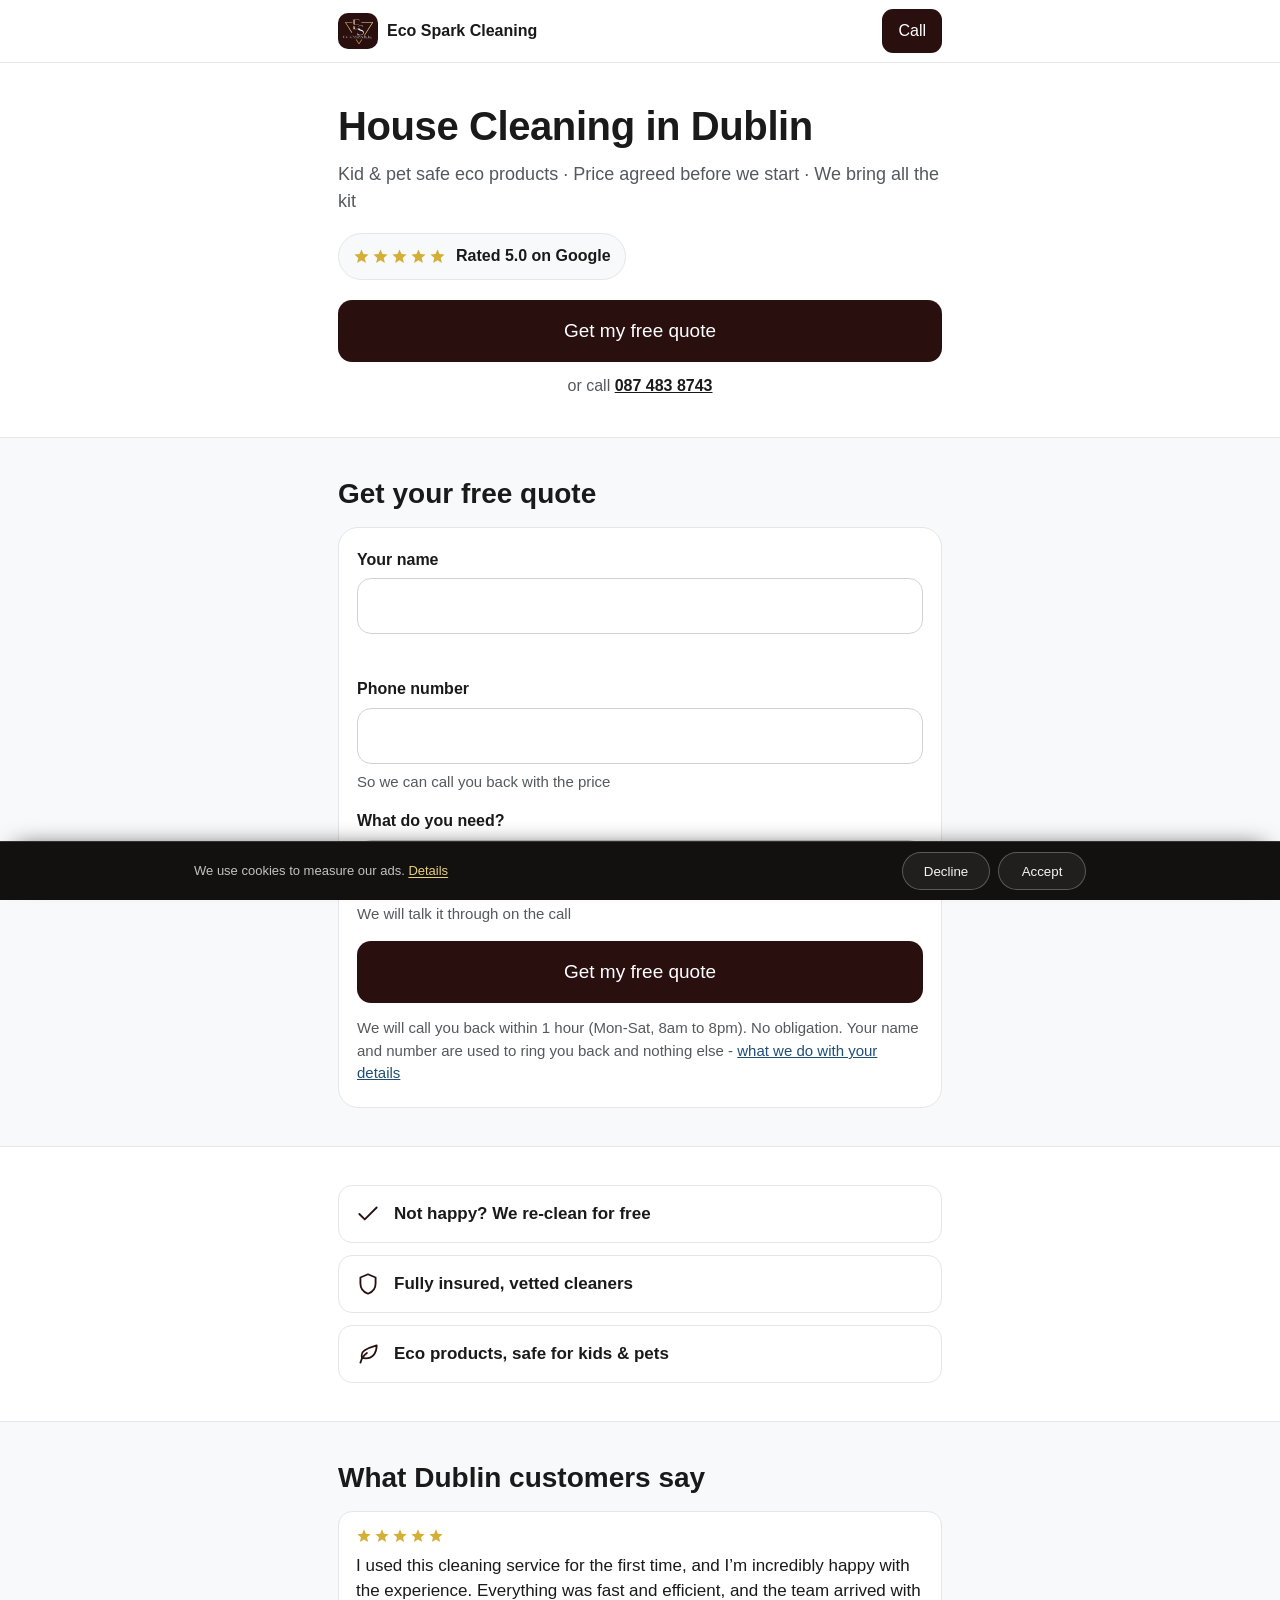
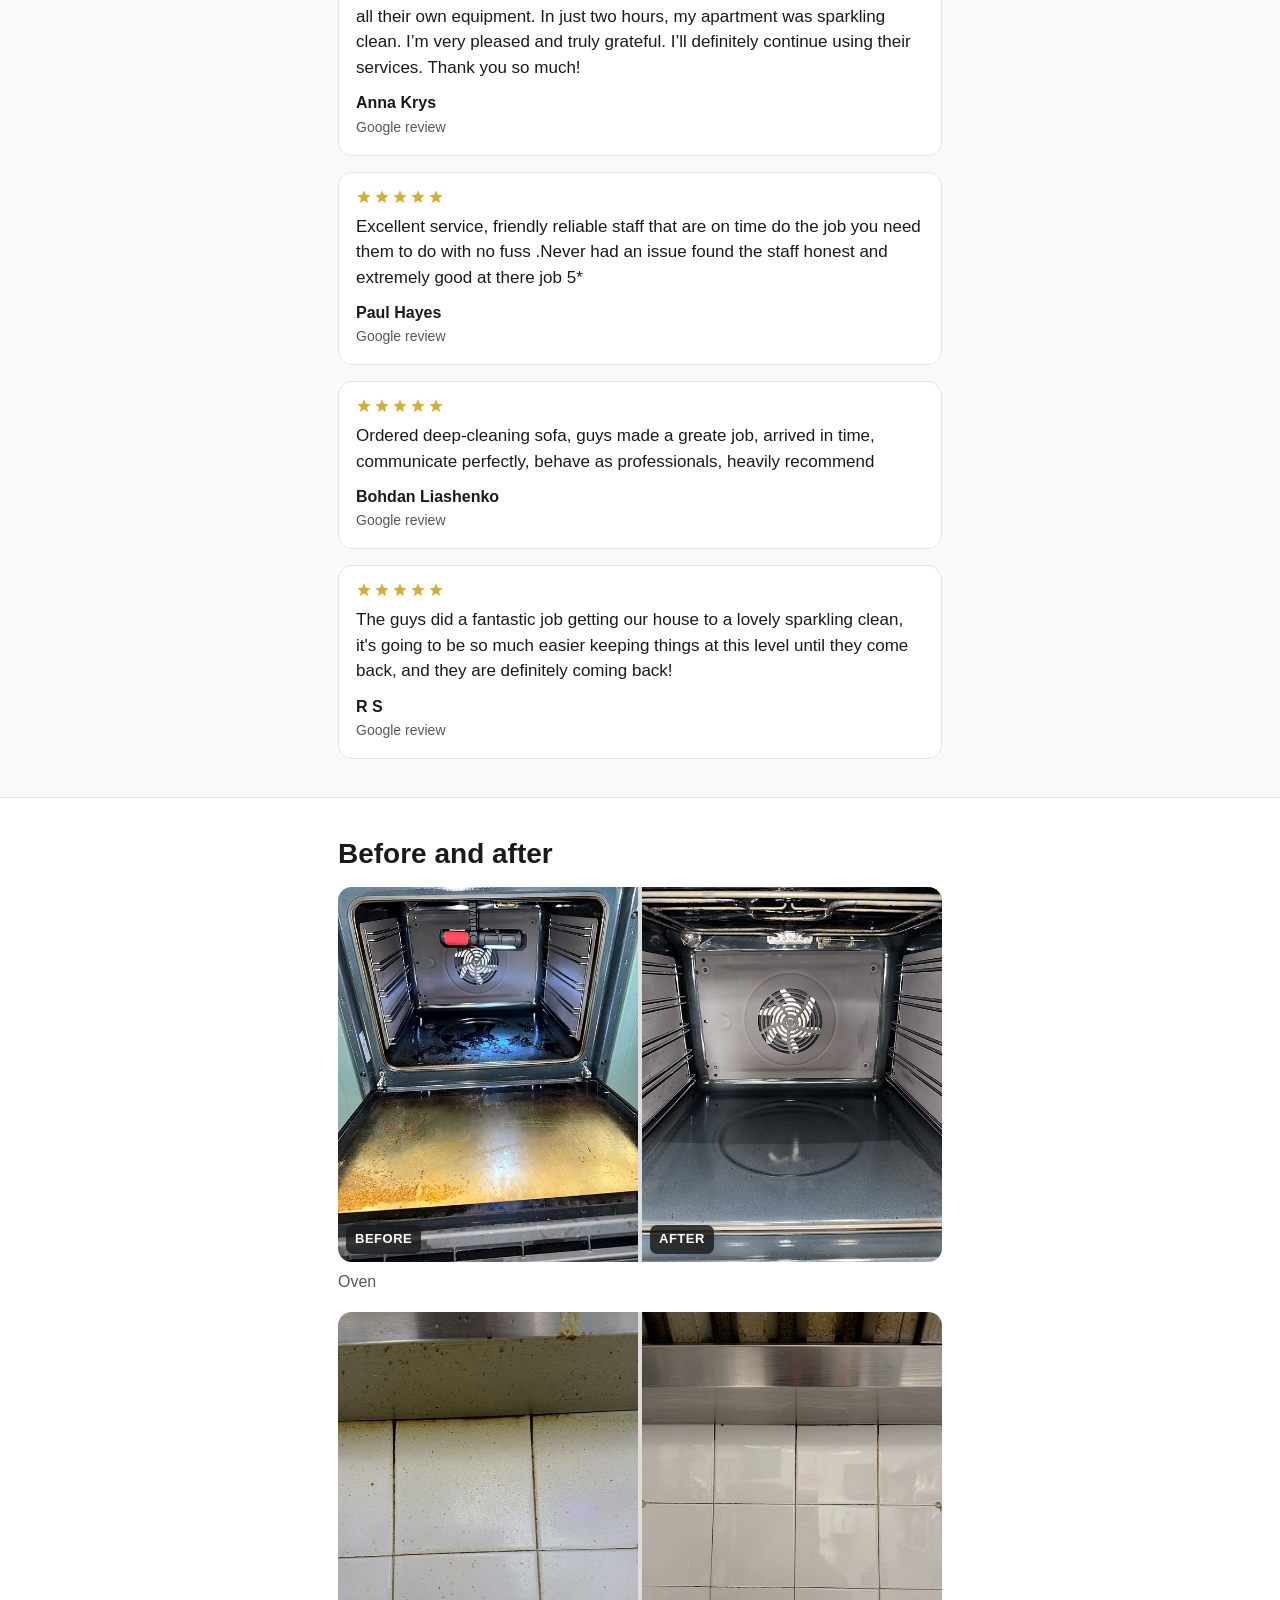
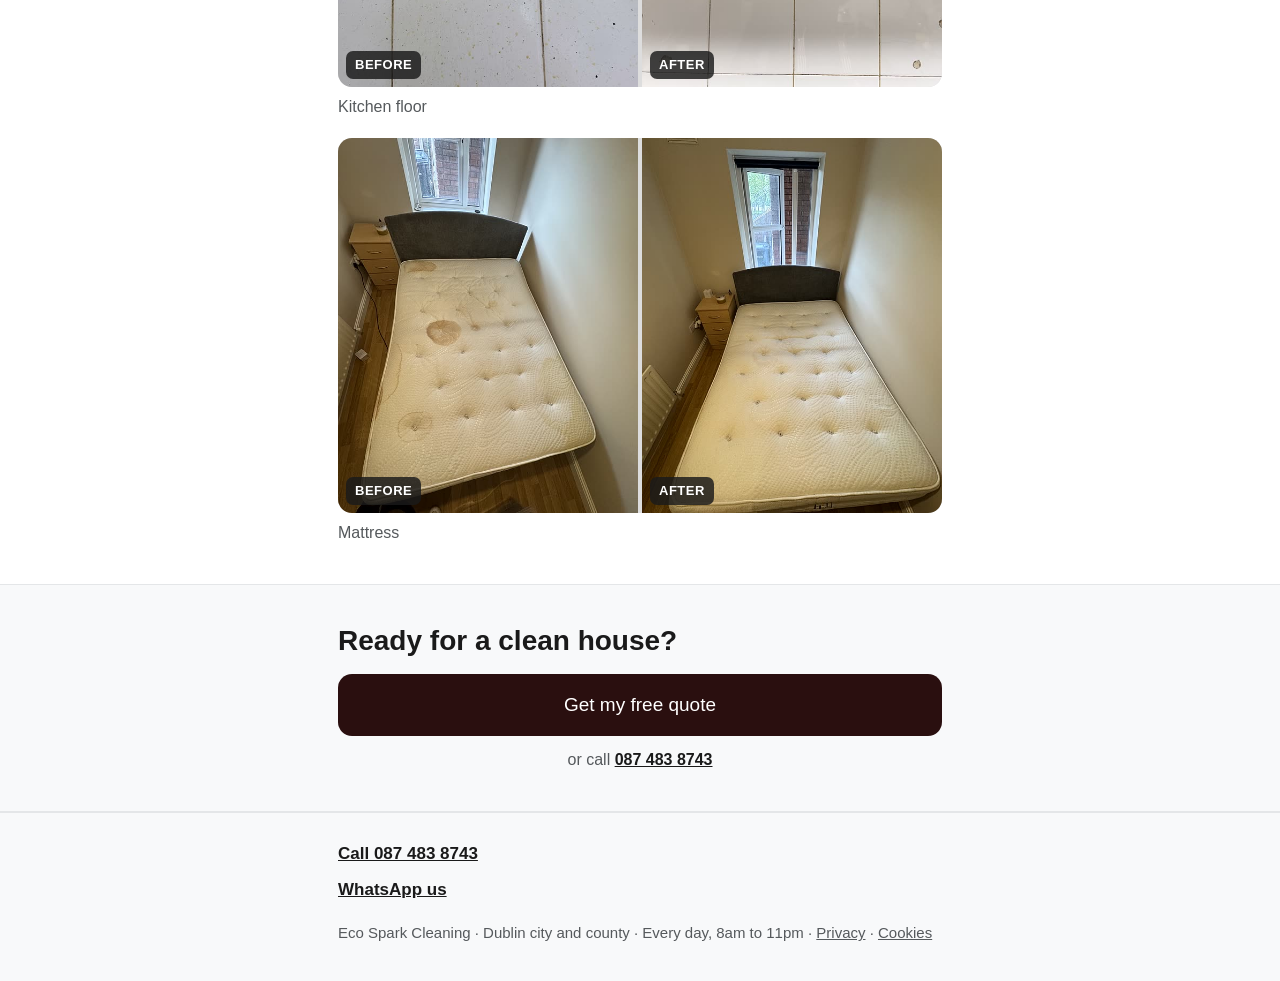
==== dublin/index.html @ 68d9c8cb "Add the /dublin landing page for Google Ads A light, single-purpose page: one heading, the Google ra" ====
<!DOCTYPE html>
<html lang="en-IE">
<head>
<meta charset="utf-8">
<meta name="viewport" content="width=device-width, initial-scale=1">
<meta name="theme-color" content="#ffffff">

<title>House Cleaning in Dublin | Free Quote | Eco Spark Cleaning</title>
<meta name="description" content="Professional house cleaning in Dublin. Insured, vetted cleaners, eco products safe for kids and pets, price agreed before we start. Get a free quote today.">

<!-- A paid-traffic landing page, not a page for the index. It says the same
     things as the home page in fewer words, so letting Google rank both would
     be asking it to choose between two versions of one business. It is kept
     out of sitemap.xml for the same reason. Ads does not need a page to be
     indexable in order to send traffic to it. -->
<meta name="robots" content="noindex, follow">

<link rel="icon" href="../assets/img/favicon.ico" sizes="any">
<link rel="icon" type="image/png" sizes="32x32" href="../assets/img/favicon-32x32.png">
<link rel="icon" type="image/png" sizes="16x16" href="../assets/img/favicon-16x16.png">
<link rel="apple-touch-icon" href="../assets/img/apple-touch-icon.png">

<link rel="stylesheet" href="landing.css">

<!-- consent.js lives in the head and ahead of everything else for one reason:
     Consent Mode has to publish its denied defaults BEFORE the Google tag
     loads, and in 'advanced' mode this file loads that tag itself. It also
     defines window.esTrack, which the form below calls on a successful send.

     esPrivacyUrl is set because this page sits one level down. The bar links
     to the privacy page, and a bare "privacy.html" would resolve to
     /dublin/privacy.html, which does not exist. Declared by the page rather
     than guessed from location.pathname so it stays right on the apex domain
     and on the github.io fallback URL alike. -->
<script>window.esPrivacyUrl = '../privacy.html#cookies';</script>
<script src="../assets/js/consent.js"></script>
</head>

<body>

<header class="hd">
  <div class="hd__in">
    <a class="hd__brand" href="../">
      <img src="../assets/img/logo.png" alt="" width="240" height="199" decoding="async">
      Eco Spark Cleaning
    </a>
    <a class="btn btn--sm" href="tel:+353874838743">Call</a>
  </div>
</header>

<main>

  <!-- ============================================================ hero ===
       Everything here has to fit on a 375x812 screen without scrolling:
       what we do, who vouches for us, and one thing to press. -->
  <section class="hero">
    <div class="wrap">
      <h1>House Cleaning in Dublin</h1>

      <p class="hero__sub">
        Kid &amp; pet safe eco products · Price agreed before we start ·
        We bring all the kit
      </p>

      <a class="rating" href="https://maps.app.goo.gl/LbBYRZHXBgVm2bm58" target="_blank" rel="noopener">
        <span class="rating__stars" aria-hidden="true">
          <svg viewBox="0 0 24 24"><path d="M12 17.27 18.18 21l-1.64-7.03L22 9.24l-7.19-.61L12 2 9.19 8.63 2 9.24l5.46 4.73L5.82 21z"/></svg>
          <svg viewBox="0 0 24 24"><path d="M12 17.27 18.18 21l-1.64-7.03L22 9.24l-7.19-.61L12 2 9.19 8.63 2 9.24l5.46 4.73L5.82 21z"/></svg>
          <svg viewBox="0 0 24 24"><path d="M12 17.27 18.18 21l-1.64-7.03L22 9.24l-7.19-.61L12 2 9.19 8.63 2 9.24l5.46 4.73L5.82 21z"/></svg>
          <svg viewBox="0 0 24 24"><path d="M12 17.27 18.18 21l-1.64-7.03L22 9.24l-7.19-.61L12 2 9.19 8.63 2 9.24l5.46 4.73L5.82 21z"/></svg>
          <svg viewBox="0 0 24 24"><path d="M12 17.27 18.18 21l-1.64-7.03L22 9.24l-7.19-.61L12 2 9.19 8.63 2 9.24l5.46 4.73L5.82 21z"/></svg>
        </span>
        Rated 5.0 on Google
      </a>

      <a class="btn btn--lg" href="#quote">Get my free quote</a>

      <p class="hero__or">or call <a href="tel:+353874838743">087 483 8743</a></p>
    </div>
  </section>

  <!-- ============================================================ form === -->
  <section class="band" id="quote">
    <div class="wrap">
      <h2>Get your free quote</h2>

      <div id="quoteBox">
        <form class="form" id="quoteForm" novalidate>

          <div class="field">
            <label for="qName">Your name</label>
            <input id="qName" name="name" type="text" autocomplete="name"
                   enterkeyhint="next" required>
            <p class="field__note" id="qNameNote"></p>
          </div>

          <div class="field">
            <label for="qPhone">Phone number</label>
            <input id="qPhone" name="phone" type="tel" inputmode="tel"
                   autocomplete="tel" enterkeyhint="next" required>
            <p class="field__note" id="qPhoneNote">So we can call you back with the price</p>
          </div>

          <div class="field">
            <label for="qService">What do you need?</label>
            <select id="qService" name="service">
              <option value="Regular clean">Regular clean</option>
              <option value="Deep clean" selected>Deep clean</option>
              <option value="End of tenancy">End of tenancy</option>
              <option value="After builders">After builders</option>
              <option value="Not sure">Not sure</option>
            </select>
            <p class="field__note">We will talk it through on the call</p>
          </div>

          <button class="btn btn--lg" type="submit" id="qSend">Get my free quote</button>

          <p class="form__after">
            We will call you back within 1 hour (Mon-Sat, 8am to 8pm).
            No obligation. Your name and number are used to ring you back and
            nothing else - <a href="../privacy.html">what we do with your details</a>
          </p>

        </form>
      </div>
    </div>
  </section>

  <!-- ========================================================== perks === -->
  <section>
    <div class="wrap">
      <ul class="perks">
        <li>
          <svg viewBox="0 0 24 24" aria-hidden="true"><path d="M20 6 9 17l-5-5"/></svg>
          Not happy? We re-clean for free
        </li>
        <li>
          <svg viewBox="0 0 24 24" aria-hidden="true"><path d="M12 3l7 3v5.5c0 4.2-2.9 7.9-7 9.5-4.1-1.6-7-5.3-7-9.5V6z"/></svg>
          Fully insured, vetted cleaners
        </li>
        <li>
          <svg viewBox="0 0 24 24" aria-hidden="true"><path d="M20 4c0 8-4.5 12-10 12-2 0-3.5-.6-3.5-.6S5 11 9 8.5 20 4 20 4z"/><path d="M5 20c1-4 3-7 6-9"/></svg>
          Eco products, safe for kids &amp; pets
        </li>
      </ul>
    </div>
  </section>

  <!-- ========================================================= reviews ===
       All four are copied word for word from the Google profile, typos and
       all. Nothing here is written by us: an invented review on a page that
       buys clicks is both a lie and a misleading commercial practice. -->
  <section class="band">
    <div class="wrap">
      <h2>What Dublin customers say</h2>
      <div class="rev">

        <article>
          <div class="rev__stars" aria-hidden="true">
            <svg viewBox="0 0 24 24"><path d="M12 17.27 18.18 21l-1.64-7.03L22 9.24l-7.19-.61L12 2 9.19 8.63 2 9.24l5.46 4.73L5.82 21z"/></svg>
            <svg viewBox="0 0 24 24"><path d="M12 17.27 18.18 21l-1.64-7.03L22 9.24l-7.19-.61L12 2 9.19 8.63 2 9.24l5.46 4.73L5.82 21z"/></svg>
            <svg viewBox="0 0 24 24"><path d="M12 17.27 18.18 21l-1.64-7.03L22 9.24l-7.19-.61L12 2 9.19 8.63 2 9.24l5.46 4.73L5.82 21z"/></svg>
            <svg viewBox="0 0 24 24"><path d="M12 17.27 18.18 21l-1.64-7.03L22 9.24l-7.19-.61L12 2 9.19 8.63 2 9.24l5.46 4.73L5.82 21z"/></svg>
            <svg viewBox="0 0 24 24"><path d="M12 17.27 18.18 21l-1.64-7.03L22 9.24l-7.19-.61L12 2 9.19 8.63 2 9.24l5.46 4.73L5.82 21z"/></svg>
          </div>
          <p>I used this cleaning service for the first time, and I’m incredibly happy with the experience. Everything was fast and efficient, and the team arrived with all their own equipment. In just two hours, my apartment was sparkling clean. I’m very pleased and truly grateful. I’ll definitely continue using their services. Thank you so much!</p>
          <b>Anna Krys</b>
          <small>Google review</small>
        </article>

        <article>
          <div class="rev__stars" aria-hidden="true">
            <svg viewBox="0 0 24 24"><path d="M12 17.27 18.18 21l-1.64-7.03L22 9.24l-7.19-.61L12 2 9.19 8.63 2 9.24l5.46 4.73L5.82 21z"/></svg>
            <svg viewBox="0 0 24 24"><path d="M12 17.27 18.18 21l-1.64-7.03L22 9.24l-7.19-.61L12 2 9.19 8.63 2 9.24l5.46 4.73L5.82 21z"/></svg>
            <svg viewBox="0 0 24 24"><path d="M12 17.27 18.18 21l-1.64-7.03L22 9.24l-7.19-.61L12 2 9.19 8.63 2 9.24l5.46 4.73L5.82 21z"/></svg>
            <svg viewBox="0 0 24 24"><path d="M12 17.27 18.18 21l-1.64-7.03L22 9.24l-7.19-.61L12 2 9.19 8.63 2 9.24l5.46 4.73L5.82 21z"/></svg>
            <svg viewBox="0 0 24 24"><path d="M12 17.27 18.18 21l-1.64-7.03L22 9.24l-7.19-.61L12 2 9.19 8.63 2 9.24l5.46 4.73L5.82 21z"/></svg>
          </div>
          <p>Excellent service, friendly reliable staff that are on time do the job you need them to do with no fuss .Never had an issue found the staff honest and extremely good at there job 5*</p>
          <b>Paul Hayes</b>
          <small>Google review</small>
        </article>

        <article>
          <div class="rev__stars" aria-hidden="true">
            <svg viewBox="0 0 24 24"><path d="M12 17.27 18.18 21l-1.64-7.03L22 9.24l-7.19-.61L12 2 9.19 8.63 2 9.24l5.46 4.73L5.82 21z"/></svg>
            <svg viewBox="0 0 24 24"><path d="M12 17.27 18.18 21l-1.64-7.03L22 9.24l-7.19-.61L12 2 9.19 8.63 2 9.24l5.46 4.73L5.82 21z"/></svg>
            <svg viewBox="0 0 24 24"><path d="M12 17.27 18.18 21l-1.64-7.03L22 9.24l-7.19-.61L12 2 9.19 8.63 2 9.24l5.46 4.73L5.82 21z"/></svg>
            <svg viewBox="0 0 24 24"><path d="M12 17.27 18.18 21l-1.64-7.03L22 9.24l-7.19-.61L12 2 9.19 8.63 2 9.24l5.46 4.73L5.82 21z"/></svg>
            <svg viewBox="0 0 24 24"><path d="M12 17.27 18.18 21l-1.64-7.03L22 9.24l-7.19-.61L12 2 9.19 8.63 2 9.24l5.46 4.73L5.82 21z"/></svg>
          </div>
          <p>Ordered deep-cleaning sofa, guys made a greate job, arrived in time, communicate perfectly, behave as professionals, heavily recommend</p>
          <b>Bohdan Liashenko</b>
          <small>Google review</small>
        </article>

        <article>
          <div class="rev__stars" aria-hidden="true">
            <svg viewBox="0 0 24 24"><path d="M12 17.27 18.18 21l-1.64-7.03L22 9.24l-7.19-.61L12 2 9.19 8.63 2 9.24l5.46 4.73L5.82 21z"/></svg>
            <svg viewBox="0 0 24 24"><path d="M12 17.27 18.18 21l-1.64-7.03L22 9.24l-7.19-.61L12 2 9.19 8.63 2 9.24l5.46 4.73L5.82 21z"/></svg>
            <svg viewBox="0 0 24 24"><path d="M12 17.27 18.18 21l-1.64-7.03L22 9.24l-7.19-.61L12 2 9.19 8.63 2 9.24l5.46 4.73L5.82 21z"/></svg>
            <svg viewBox="0 0 24 24"><path d="M12 17.27 18.18 21l-1.64-7.03L22 9.24l-7.19-.61L12 2 9.19 8.63 2 9.24l5.46 4.73L5.82 21z"/></svg>
            <svg viewBox="0 0 24 24"><path d="M12 17.27 18.18 21l-1.64-7.03L22 9.24l-7.19-.61L12 2 9.19 8.63 2 9.24l5.46 4.73L5.82 21z"/></svg>
          </div>
          <p>The guys did a fantastic job getting our house to a lovely sparkling clean, it's going to be so much easier keeping things at this level until they come back, and they are definitely coming back!</p>
          <b>R S</b>
          <small>Google review</small>
        </article>

      </div>
    </div>
  </section>

  <!-- ===================================================== before/after ===
       Real jobs, photographed by the cleaners. Both halves of every pair get
       exactly the same correction: different treatment inside one pair reads
       as a swap rather than as a clean. -->
  <section>
    <div class="wrap">
      <h2>Before and after</h2>
      <div class="ba">

        <figure>
          <div class="ba__pair">
            <span class="ba__shot">
              <img src="../assets/img/results/pair-1-before.jpg" alt="Oven before cleaning" width="560" height="700" loading="lazy" decoding="async">
              <span>Before</span>
            </span>
            <span class="ba__shot">
              <img src="../assets/img/results/pair-1-after.jpg" alt="The same oven after cleaning" width="560" height="700" loading="lazy" decoding="async">
              <span>After</span>
            </span>
          </div>
          <figcaption>Oven</figcaption>
        </figure>

        <figure>
          <div class="ba__pair">
            <span class="ba__shot">
              <img src="../assets/img/results/pair-9-before.jpg" alt="Kitchen floor before cleaning" width="560" height="700" loading="lazy" decoding="async">
              <span>Before</span>
            </span>
            <span class="ba__shot">
              <img src="../assets/img/results/pair-9-after.jpg" alt="The same kitchen floor after cleaning" width="560" height="700" loading="lazy" decoding="async">
              <span>After</span>
            </span>
          </div>
          <figcaption>Kitchen floor</figcaption>
        </figure>

        <figure>
          <div class="ba__pair">
            <span class="ba__shot">
              <img src="../assets/img/results/pair-5-before.jpg" alt="Mattress before cleaning" width="560" height="700" loading="lazy" decoding="async">
              <span>Before</span>
            </span>
            <span class="ba__shot">
              <img src="../assets/img/results/pair-5-after.jpg" alt="The same mattress after cleaning" width="560" height="700" loading="lazy" decoding="async">
              <span>After</span>
            </span>
          </div>
          <figcaption>Mattress</figcaption>
        </figure>

      </div>
    </div>
  </section>

  <!-- ====================================================== closing cta === -->
  <section class="band">
    <div class="wrap">
      <h2>Ready for a clean house?</h2>
      <a class="btn btn--lg" href="#quote">Get my free quote</a>
      <p class="hero__or">or call <a href="tel:+353874838743">087 483 8743</a></p>
    </div>
  </section>

</main>

<footer class="ft">
  <div class="wrap">
    <div class="ft__rows">
      <a href="tel:+353874838743">Call 087 483 8743</a>
      <a href="https://wa.me/353874838743" target="_blank" rel="noopener">WhatsApp us</a>
    </div>
    <p class="ft__fine">
      Eco Spark Cleaning · Dublin city and county · Every day, 8am to 11pm ·
      <a href="../privacy.html">Privacy</a> ·
      <a href="#" data-cookie-settings hidden>Cookies</a>
    </p>
  </div>
</footer>

<div class="dock" id="dock">
  <a href="tel:+353874838743" aria-label="Call Eco Spark Cleaning">
    <svg viewBox="0 0 24 24" aria-hidden="true"><path d="M6.6 10.8c1.2 2.4 3.2 4.4 5.6 5.6l2.1-2.1c.3-.3.7-.4 1-.2 1.1.4 2.3.6 3.5.6.6 0 1 .4 1 1V19c0 .6-.4 1-1 1-9.4 0-17-7.6-17-17 0-.6.4-1 1-1h3.3c.6 0 1 .4 1 1 0 1.2.2 2.4.6 3.5.1.4 0 .8-.2 1z"/></svg>
  </a>
  <a class="dock--wa" href="https://wa.me/353874838743" target="_blank" rel="noopener" aria-label="WhatsApp Eco Spark Cleaning">
    <svg viewBox="0 0 24 24" aria-hidden="true"><path d="M12 2a10 10 0 0 0-8.6 15.1L2 22l5-1.3A10 10 0 1 0 12 2zm5.1 14.1c-.2.6-1.2 1.2-1.7 1.2-.5.1-1 .1-1.7-.1a9.6 9.6 0 0 1-4-2.6 9 9 0 0 1-1.8-3c-.2-.6-.1-1.2.2-1.6l.6-.7c.2-.2.5-.2.7.1l.9 1.5c.1.3.1.5 0 .7l-.4.5c-.1.2-.2.4 0 .6.5.9 1.5 1.9 2.5 2.4.2.1.4.1.6-.1l.5-.5c.2-.2.4-.2.7-.1l1.5.9c.3.2.3.5.2.7z"/></svg>
  </a>
</div>

<script>
/* The whole page's behaviour. Three things: send the form, keep the dock out
   of the way, and nothing else. No library, no build step. */
(function () {
  'use strict';

  /* The same endpoint and the same transport as the calculator on the home
     page. 'text/plain' IS DELIBERATE and must stay: with
     'application/json' the browser treats this as a non-simple request and
     sends a CORS preflight first, and an Apps Script web app does not answer
     OPTIONS - the lead would never leave the page. The body is still JSON and
     the script still parses it as JSON; what the body contains and what the
     header claims are two different things. */
  var ENDPOINT = 'https://script.google.com/macros/s/AKfycbzWM7K27549gcjYhWxvtBb2uVwrxIcehnhSD95ZHoqqBO-6Jrx5AJ2js_hLs4ybiOsE/exec';

  var CALL = '087 483 8743';

  var box     = document.getElementById('quoteBox');
  var form    = document.getElementById('quoteForm');
  var send    = document.getElementById('qSend');
  var nameEl  = document.getElementById('qName');
  var phoneEl = document.getElementById('qPhone');
  var svcEl   = document.getElementById('qService');
  var nameNote  = document.getElementById('qNameNote');
  var phoneNote = document.getElementById('qPhoneNote');
  var PHONE_HINT = phoneNote.textContent;

  function note(el, text, bad) {
    el.textContent = text;
    if (bad) el.setAttribute('data-error', '1');
    else el.removeAttribute('data-error');
  }

  function digits(s) { return (s.match(/\d/g) || []).length; }

  function checkName(show) {
    var ok = nameEl.value.trim().length >= 2;
    nameEl.setAttribute('aria-invalid', ok ? 'false' : 'true');
    if (show) note(nameNote, ok ? '' : 'Please tell us your name', !ok);
    return ok;
  }

  function checkPhone(show) {
    var ok = digits(phoneEl.value) >= 7;
    phoneEl.setAttribute('aria-invalid', ok ? 'false' : 'true');
    if (show) note(phoneNote, ok ? PHONE_HINT : 'Please enter a phone number we can ring', !ok);
    return ok;
  }

  nameEl.addEventListener('input', function () { if (nameEl.value.trim().length >= 2) checkName(true); });
  phoneEl.addEventListener('input', function () { if (digits(phoneEl.value) >= 7) checkPhone(true); });

  /* What the office reads, in the same shape the calculator sends, so the one
     Apps Script route, the one sheet and the bot's buttons all keep working
     without a single change on that side. The fields this page cannot know
     are sent empty rather than guessed: there is no price here, because the
     page quotes nobody. */
  function payload() {
    var service = svcEl.value;
    return {
      name: nameEl.value.trim(),
      phone: phoneEl.value.trim(),
      email: '',
      service: service,
      property_details: '',
      estimated_price: '',
      message: 'Landing /dublin - please call back with a quote. Service: ' + service,
      source: (window.trafficSource || 'website') + ' / landing-dublin'
    };
  }

  function thanks(name, phone) {
    box.innerHTML =
      '<div class="done"><h2>Thanks, ' + esc(name) + '!</h2>' +
      '<p>We will call you on ' + esc(phone) + ' shortly.</p></div>';
  }

  /* Never swallow the lead: if the request failed, the two channels that do
     not depend on our code are put in front of the person, full size. */
  function failed() {
    note(phoneNote, '', false);
    var box2 = document.createElement('div');
    box2.className = 'form__after';
    box2.innerHTML =
      '<b>Couldn’t send - please call or WhatsApp us</b>' +
      '<span class="done__row" style="display:grid;gap:10px;margin-top:12px">' +
        '<a class="btn btn--lg" href="tel:+353874838743">Call ' + CALL + '</a>' +
        '<a class="btn btn--lg btn--out" href="https://wa.me/353874838743" target="_blank" rel="noopener">WhatsApp</a>' +
      '</span>';
    form.appendChild(box2);
    send.disabled = false;
    send.textContent = 'Try again';
  }

  function esc(s) {
    return String(s).replace(/[&<>"']/g, function (c) {
      return { '&': '&amp;', '<': '&lt;', '>': '&gt;', '"': '&quot;', "'": '&#39;' }[c];
    });
  }

  form.addEventListener('submit', function (e) {
    e.preventDefault();

    var okName = checkName(true);
    var okPhone = checkPhone(true);
    if (!okName || !okPhone) { (okName ? phoneEl : nameEl).focus(); return; }

    var name = nameEl.value.trim();
    var phone = phoneEl.value.trim();

    send.disabled = true;
    send.textContent = 'Sending…';

    fetch(ENDPOINT, {
      method: 'POST',
      headers: { 'Content-Type': 'text/plain;charset=utf-8' },
      body: JSON.stringify(payload())
    }).then(function (res) {
      if (!res.ok) throw new Error('lead endpoint responded ' + res.status);
      /* Reported only after the endpoint accepted it. A conversion counted
         for a lead that never arrived is worse than a missing one: the
         campaign then goes looking for more of the same. No value is sent,
         because this page never puts a price on anything. */
      if (typeof window.esTrack === 'function') window.esTrack('lead');
      thanks(name, phone);
    }).catch(function (err) {
      console.error('Lead delivery failed:', err);
      failed();
    });
  });

  /* The dock sits over the bottom right corner, which is also where the Send
     button ends up. Hidden while the form is on screen so it cannot eat that
     tap. It starts visible and stays visible if this never runs. */
  var dock = document.getElementById('dock');

  /* The box, not the <section> and not the <form>. The section is tall enough
     that a sliver of it at the top of the page already crossed the threshold,
     which hid the dock on the first screen; and the form itself is replaced by
     the thank-you panel on success, which would leave the observer watching a
     node that is no longer in the document and the dock hidden for good. */
  if (window.IntersectionObserver && dock && box) {
    new IntersectionObserver(function (entries) {
      dock.hidden = entries[0].isIntersecting;
    }, { threshold: 0.3 }).observe(box);
  }
})();
</script>

</body>
</html>
---- dublin/landing.css ----
/* Eco Spark Cleaning - Google Ads landing page (/dublin/)

   A deliberately different skin from the home page: white, flat, large type,
   no video, no animation, no sliders. The home page sells the brand; this page
   has one job, which is a phone number in the office's hands, and every
   element that does not serve that job is not here.

   WHY ITS OWN STYLESHEET, and not assets/css/styles.css. That file is the dark
   design system: 2900 lines of tokens, scroll machinery and section rhythm.
   Importing it here would mean fighting it, and editing it would risk the
   home page for the sake of a landing page. Nothing in this file is shared,
   so nothing here can break anything there.

   The only thing the two pages do share is the cookie bar, and that now
   carries its own styles inside assets/js/consent.js - it has to look the same
   on both pages, and neither page can be the owner of the other one's CSS.

   TYPE SIZES ARE A FLOOR, NOT A TASTE. Body text starts at 17px and buttons at
   18px because the people ringing a cleaning company are frequently not
   twenty-five, and because iOS zooms the whole page when a focused input is
   under 16px - which on a form is read as the page breaking.
*/

:root{
  --paper:   #ffffff;
  --paper-2: #f8f9fa;
  --ink:     #1a1a1a;
  --muted:   #55595c;
  --line:    #e4e6e8;
  --brand:   #2a0f0f;   /* the only large colour area: primary buttons */
  --gold:    #d4af37;   /* stars and hairlines ONLY - 2.0:1 on white, so it
                           never carries text */
  --r:       14px;
  --r-lg:    20px;
}

*,*::before,*::after{ box-sizing:border-box; }

html{ -webkit-text-size-adjust:100%; }

body{
  margin:0;
  background:var(--paper);
  color:var(--ink);
  font:400 17px/1.55 -apple-system, BlinkMacSystemFont, "Segoe UI", Roboto,
       "Helvetica Neue", Arial, sans-serif;
}

img{ display:block; max-width:100%; height:auto; }

a{ color:#1f4e79; }

.wrap{ width:100%; max-width:640px; margin:0 auto; padding:0 18px; }

.sr-only{
  position:absolute; width:1px; height:1px; padding:0; margin:-1px;
  overflow:hidden; clip:rect(0 0 0 0); white-space:nowrap; border:0;
}

/* ------------------------------------------------------------------ header */

.hd{ border-bottom:1px solid var(--line); background:var(--paper); }
.hd__in{
  display:flex; align-items:center; justify-content:space-between; gap:12px;
  min-height:62px; padding:9px 18px;
  width:100%; max-width:640px; margin:0 auto;
}
.hd__brand{
  display:flex; align-items:center; gap:9px;
  color:var(--ink); text-decoration:none; font-weight:700; font-size:16px;
  line-height:1.15;
}
/* The mark is gold line art drawn for a near-black page: on white it washes
   out to almost nothing (gold on white is 2.0:1). Rather than recolour the
   logo, it gets the dark square it was designed for. */
.hd__brand img{
  width:40px; height:36px; padding:5px;
  border-radius:10px; background:var(--brand);
  object-fit:contain;
}

/* --------------------------------------------------------------- buttons */

.btn{
  display:flex; align-items:center; justify-content:center; gap:8px;
  min-height:56px; padding:14px 22px;
  border:0; border-radius:var(--r);
  background:var(--brand); color:#fff;
  font:600 18px/1.2 inherit; text-align:center; text-decoration:none;
  cursor:pointer;
}
.btn--lg{ width:100%; min-height:62px; font-size:19px; }
.btn--out{
  background:var(--paper); color:var(--brand);
  border:1.5px solid var(--brand); font-weight:600;
}
.btn--sm{ min-height:44px; padding:9px 16px; font-size:16px; border-radius:11px; }
.btn[disabled]{ opacity:.6; }

/* ------------------------------------------------------------------- hero */

.hero{ padding:26px 0 30px; }
.hero h1{
  margin:0 0 12px;
  font-size:32px; line-height:1.15; font-weight:800; letter-spacing:-.01em;
}
.hero__sub{
  margin:0 0 18px;
  font-size:17px; line-height:1.5; color:var(--muted);
}

/* the rating is the one place gold appears at any size, and it appears as
   stars rather than as text, which is what keeps it legible on white */
.rating{
  display:inline-flex; align-items:center; gap:10px; flex-wrap:wrap;
  margin:0 0 20px; padding:10px 14px;
  border:1px solid var(--line); border-radius:999px;
  background:var(--paper-2);
  color:var(--ink); font-size:16px; font-weight:600; text-decoration:none;
}
.rating__stars{ display:inline-flex; gap:2px; }
.rating__stars svg{ width:17px; height:17px; fill:var(--gold); }
.rating span{ font-weight:400; color:var(--muted); }

.hero__or{
  margin:12px 0 0;
  font-size:16px; color:var(--muted); text-align:center;
}
.hero__or a{ color:var(--ink); font-weight:600; }

/* ----------------------------------------------------------------- blocks */

.band{ background:var(--paper-2); border-top:1px solid var(--line); border-bottom:1px solid var(--line); }

section{ padding:30px 0; }

h2{
  margin:0 0 16px;
  font-size:24px; line-height:1.25; font-weight:700;
}

/* -------------------------------------------------------------------- form */

.form{
  padding:20px 18px 22px;
  border:1px solid var(--line); border-radius:var(--r-lg);
  background:var(--paper);
}
.field{ margin:0 0 16px; }
.field label{
  display:block; margin:0 0 6px;
  font-size:16px; font-weight:600;
}
.field input,
.field select{
  width:100%; min-height:56px; padding:14px 15px;
  border:1.5px solid #cfd3d6; border-radius:var(--r);
  background:var(--paper); color:var(--ink);
  font:400 17px/1.3 inherit;
}
.field select{
  /* a native select on a phone opens the OS picker, which is the largest and
     most familiar control available - no custom dropdown here on purpose */
  appearance:none; -webkit-appearance:none;
  background-image:url("data:image/svg+xml,%3Csvg xmlns='http://www.w3.org/2000/svg' viewBox='0 0 24 24'%3E%3Cpath d='M6 9l6 6 6-6' fill='none' stroke='%231a1a1a' stroke-width='2' stroke-linecap='round'/%3E%3C/svg%3E");
  background-repeat:no-repeat; background-position:right 14px center;
  background-size:20px; padding-right:44px;
}
.field input:focus,
.field select:focus{ outline:3px solid rgba(42,15,15,.35); outline-offset:1px; border-color:var(--brand); }
.field input[aria-invalid="true"]{ border-color:#b3261e; }

/* Hint and error are ONE element, not two stacked paragraphs. Two would each
   reserve their own height, so an error appearing would shove the Send button
   down by a line at the exact moment of the tap. */
.field__note{ margin:6px 0 0; font-size:15px; color:var(--muted); min-height:21px; }
.field__note[data-error="1"]{ color:#b3261e; font-weight:600; }

.form__after{ margin:14px 0 0; font-size:15px; line-height:1.5; color:var(--muted); }

.done{
  padding:22px 18px;
  border:1px solid var(--line); border-radius:var(--r-lg);
  background:var(--paper-2);
}
.done h2{ margin:0 0 8px; }
.done p{ margin:0; font-size:17px; }
.done__row{ display:grid; gap:10px; margin:16px 0 0; }

/* ------------------------------------------------------------------- perks */

.perks{ list-style:none; margin:0; padding:0; display:grid; gap:12px; }
.perks li{
  display:flex; align-items:center; gap:13px;
  padding:15px 16px;
  border:1px solid var(--line); border-radius:var(--r);
  background:var(--paper);
  font-size:17px; font-weight:600; line-height:1.35;
}
.perks svg{
  flex:none; width:26px; height:26px;
  fill:none; stroke:var(--brand); stroke-width:1.7;
  stroke-linecap:round; stroke-linejoin:round;
}

/* ----------------------------------------------------------------- reviews */

.rev{ display:grid; gap:14px; }
.rev article{
  padding:16px 17px;
  border:1px solid var(--line); border-radius:var(--r);
  background:var(--paper);
}
.rev__stars{ display:flex; gap:2px; margin:0 0 9px; }
.rev__stars svg{ width:16px; height:16px; fill:var(--gold); }
.rev p{ margin:0 0 10px; font-size:17px; line-height:1.5; }
.rev b{ font-size:16px; }
.rev small{ display:block; color:var(--muted); font-size:14px; font-weight:400; }

/* --------------------------------------------------------------- before/after */

.ba{ display:grid; gap:18px; }
.ba figure{ margin:0; }
.ba__pair{
  display:grid; grid-template-columns:1fr 1fr; gap:4px;
  border-radius:var(--r); overflow:hidden; background:#ddd;
}
.ba__shot{ position:relative; }
.ba__shot img{ width:100%; aspect-ratio:4/5; object-fit:cover; }
.ba__shot span{
  position:absolute; left:8px; bottom:8px;
  padding:4px 9px; border-radius:7px;
  background:rgba(26,26,26,.82); color:#fff;
  font-size:13px; font-weight:700; letter-spacing:.04em; text-transform:uppercase;
}
.ba figcaption{ margin:8px 0 0; font-size:16px; color:var(--muted); }

/* -------------------------------------------------------------------- foot */

.ft{ padding:28px 0 36px; border-top:1px solid var(--line); background:var(--paper-2); }
.ft__rows{ display:grid; gap:10px; margin:0 0 18px; }
.ft__rows a{ color:var(--ink); font-size:17px; font-weight:600; }
.ft__fine{ margin:0; font-size:15px; color:var(--muted); }
.ft__fine a{ color:var(--muted); }

/* -------------------------------------------------------------------- dock

   Two round buttons bottom right. Three things could sit under them, and all
   three are handled rather than hoped about:
     - the cookie bar: consent.js puts .has-consent-bar on <html> while the bar
       is up, and the dock lifts clear of it;
     - the form: a 56px circle over the right end of a full-width Send button
       would eat the tap that the whole page exists for, so the dock hides
       while the form is on screen (see the observer in the page);
     - the iPhone home bar: safe-area inset.
   The dock's resting state is VISIBLE: if the observer never runs, the worst
   case is a button that is always there, not one that never appears. */

.dock{
  position:fixed; right:14px; z-index:60;
  bottom:calc(18px + env(safe-area-inset-bottom));
  display:grid; gap:10px;
}
.dock a{
  display:flex; align-items:center; justify-content:center;
  width:56px; height:56px; border-radius:50%;
  background:var(--brand); color:#fff;
  box-shadow:0 6px 18px -6px rgba(0,0,0,.5);
}
.dock a.dock--wa{ background:#25d366; }
.dock svg{ width:27px; height:27px; fill:#fff; }
.dock[hidden]{ display:none; }

.has-consent-bar .dock{ bottom:calc(112px + env(safe-area-inset-bottom)); }

/* ------------------------------------------------------------------ 641px+ */

@media (min-width:641px){
  .hero{ padding:40px 0 38px; }
  .hero h1{ font-size:40px; }
  .hero__sub{ font-size:18px; }
  section{ padding:38px 0; }
  h2{ font-size:28px; }
  .rev{ gap:16px; }
  .done__row{ grid-template-columns:1fr 1fr; }
}
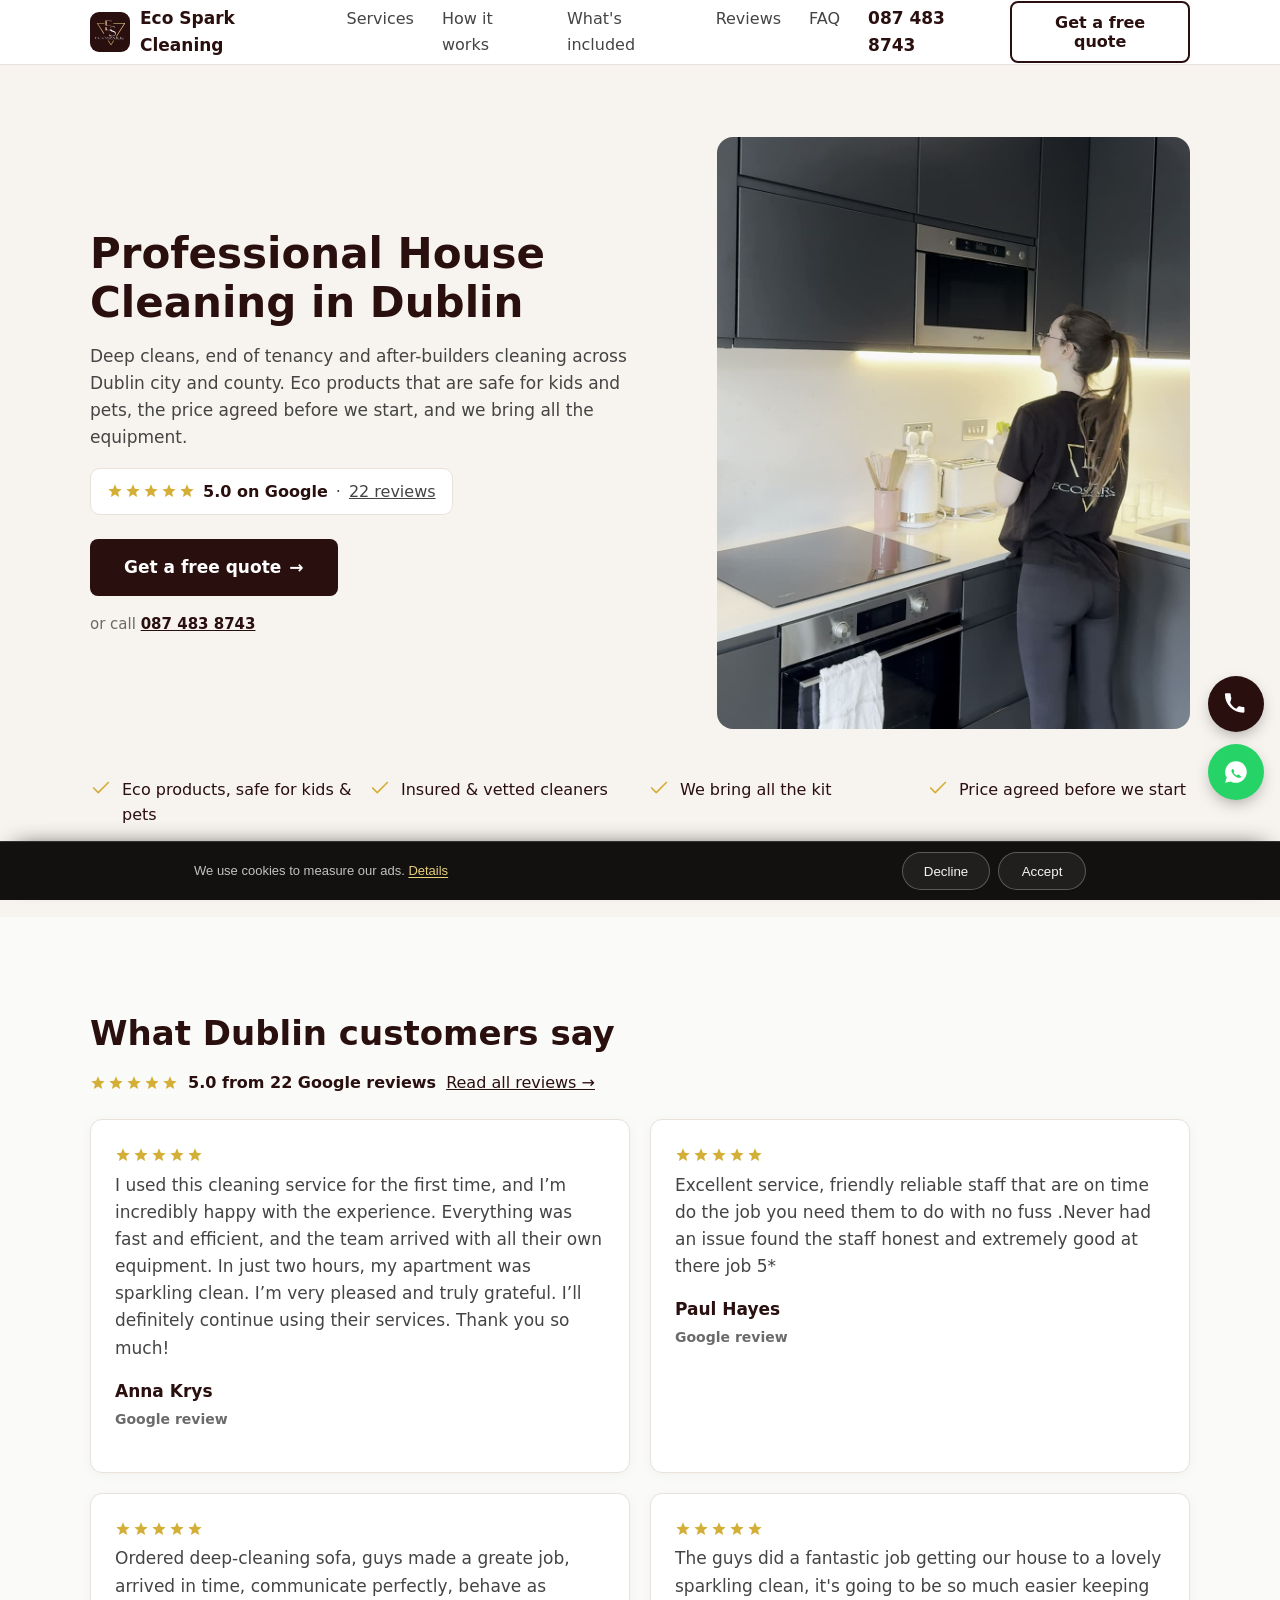
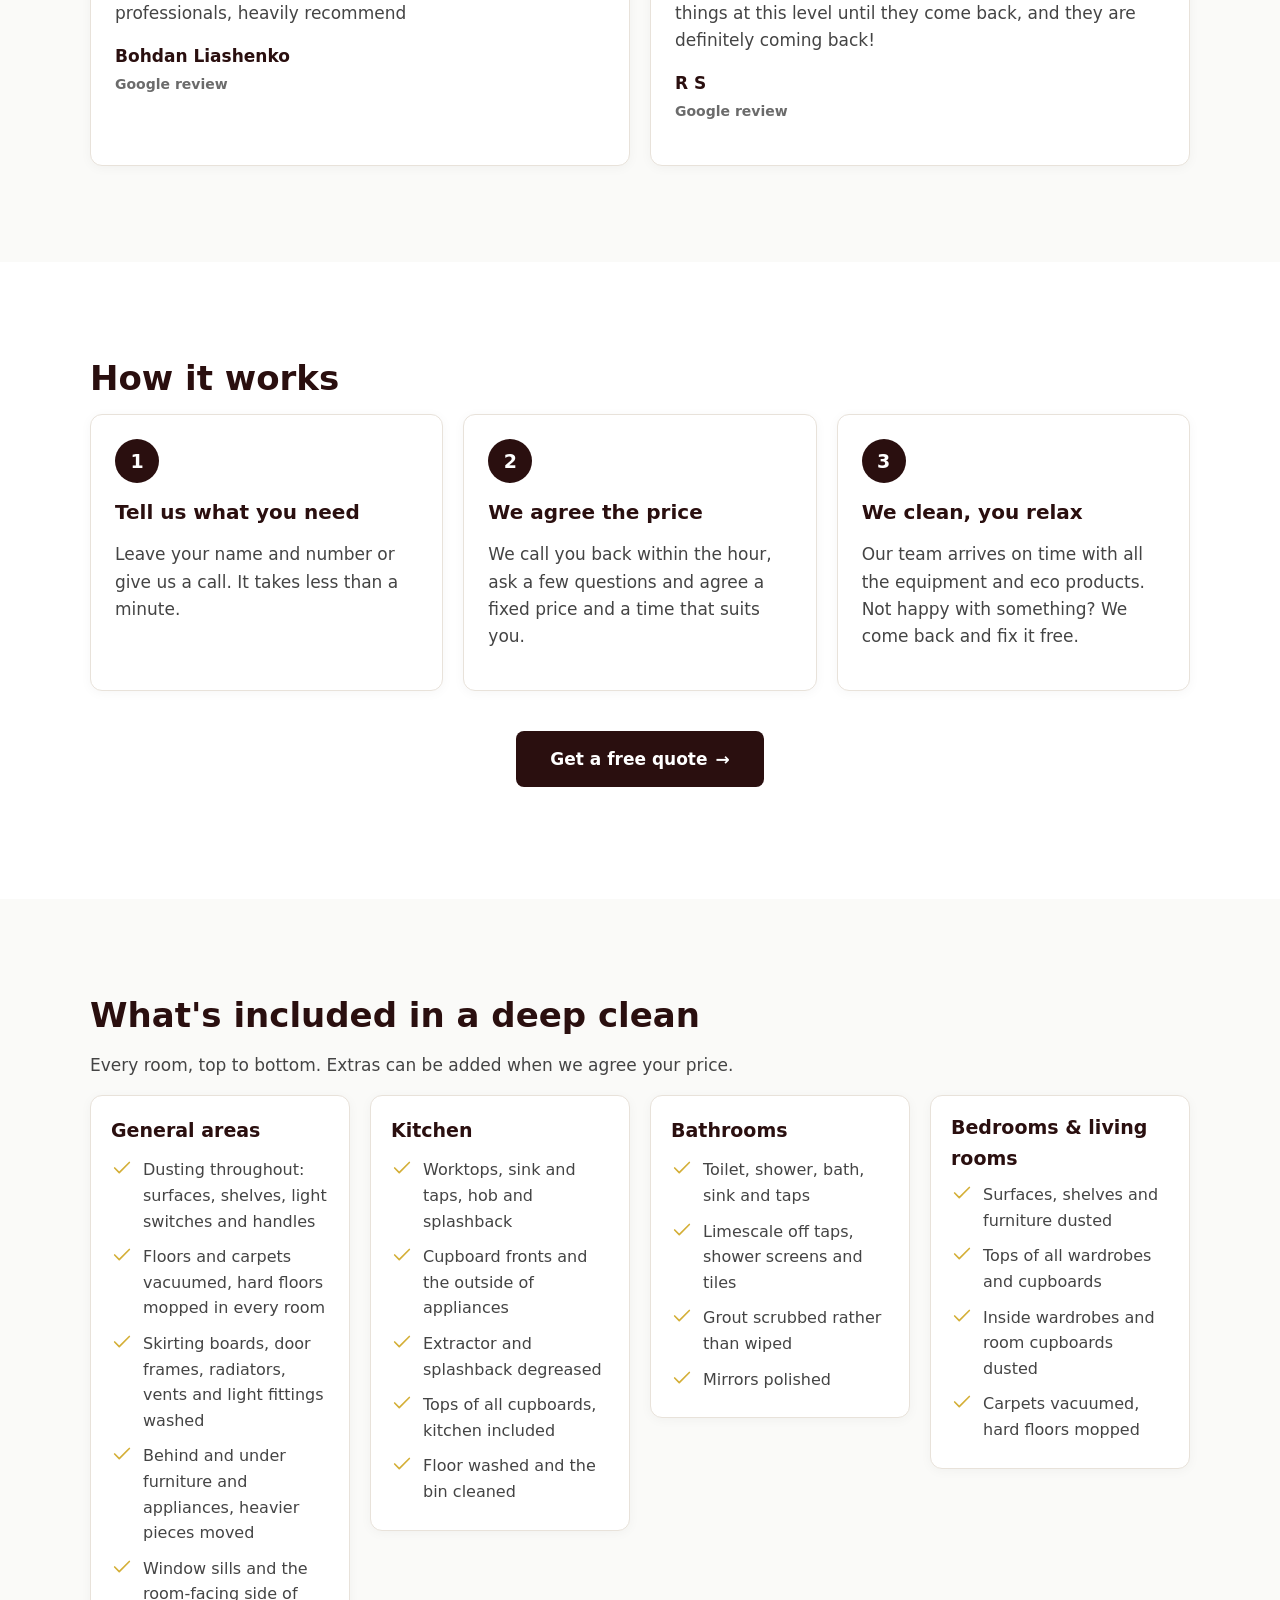
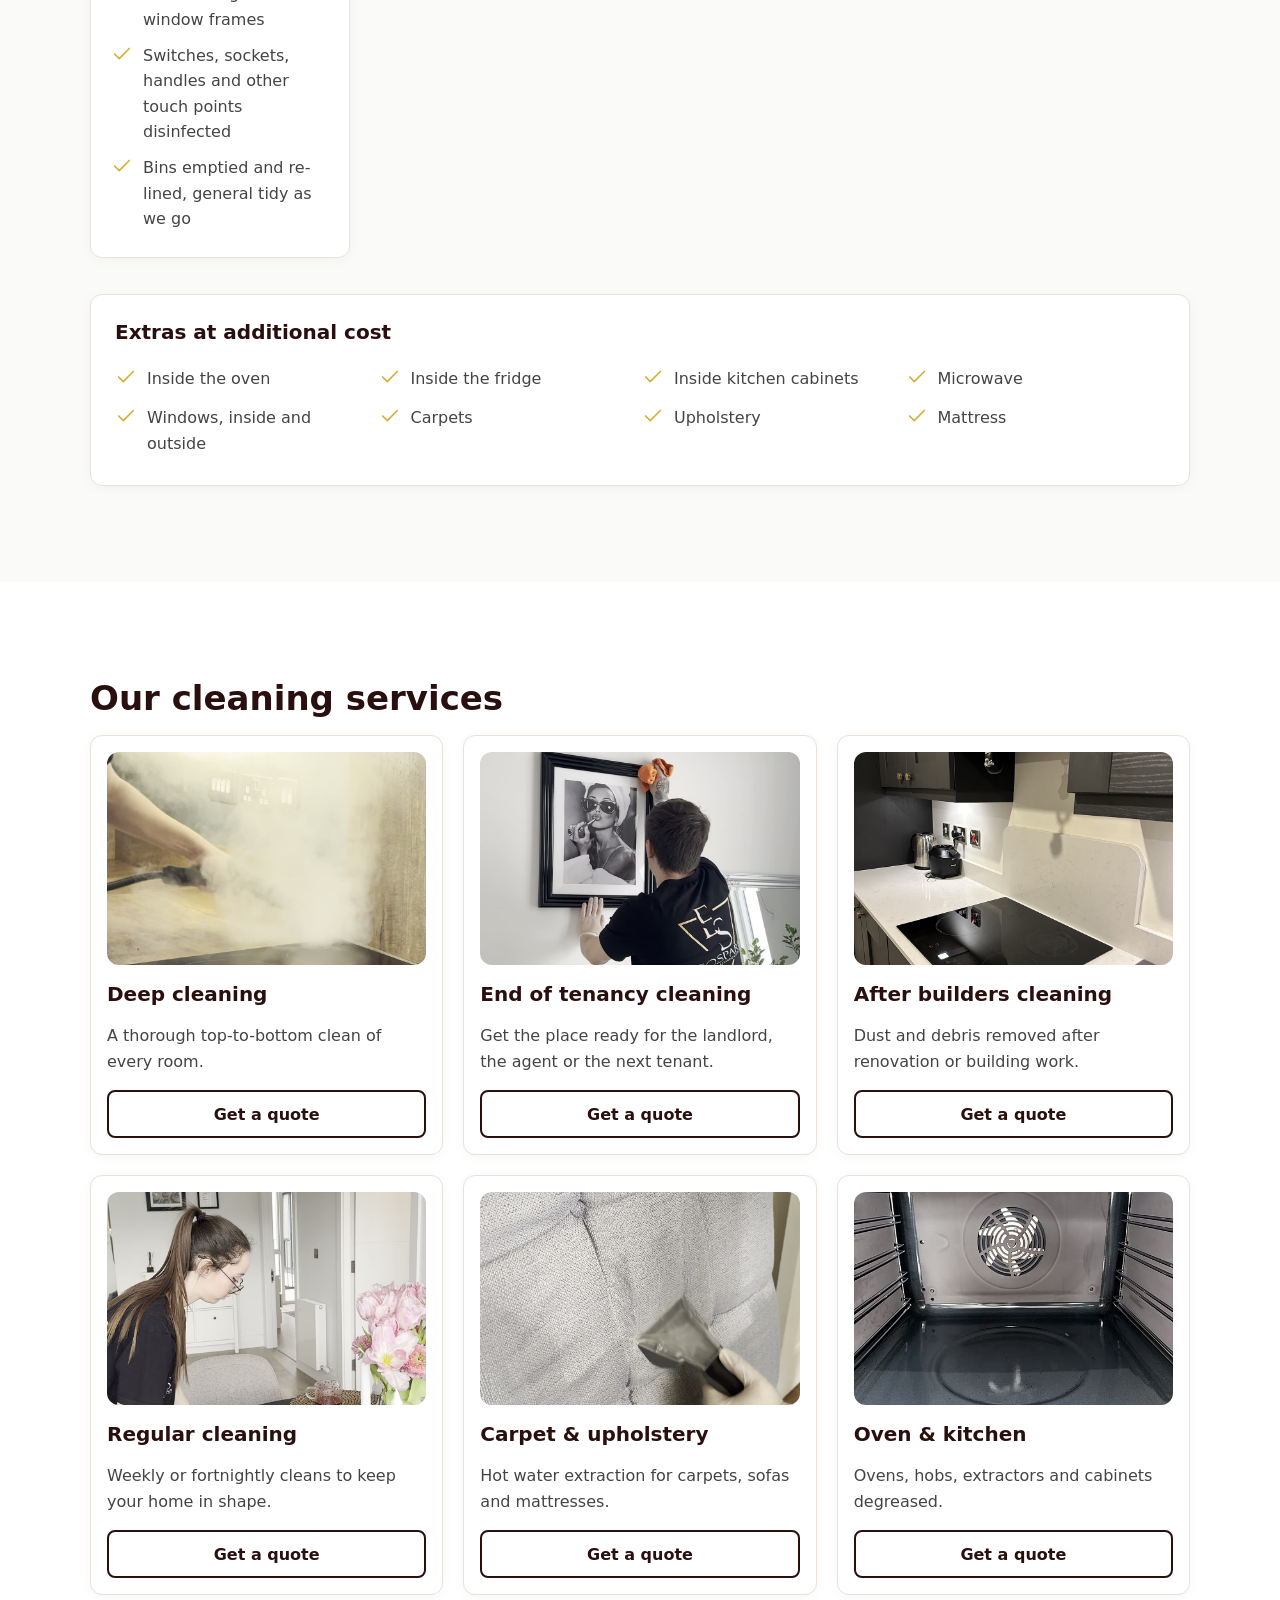
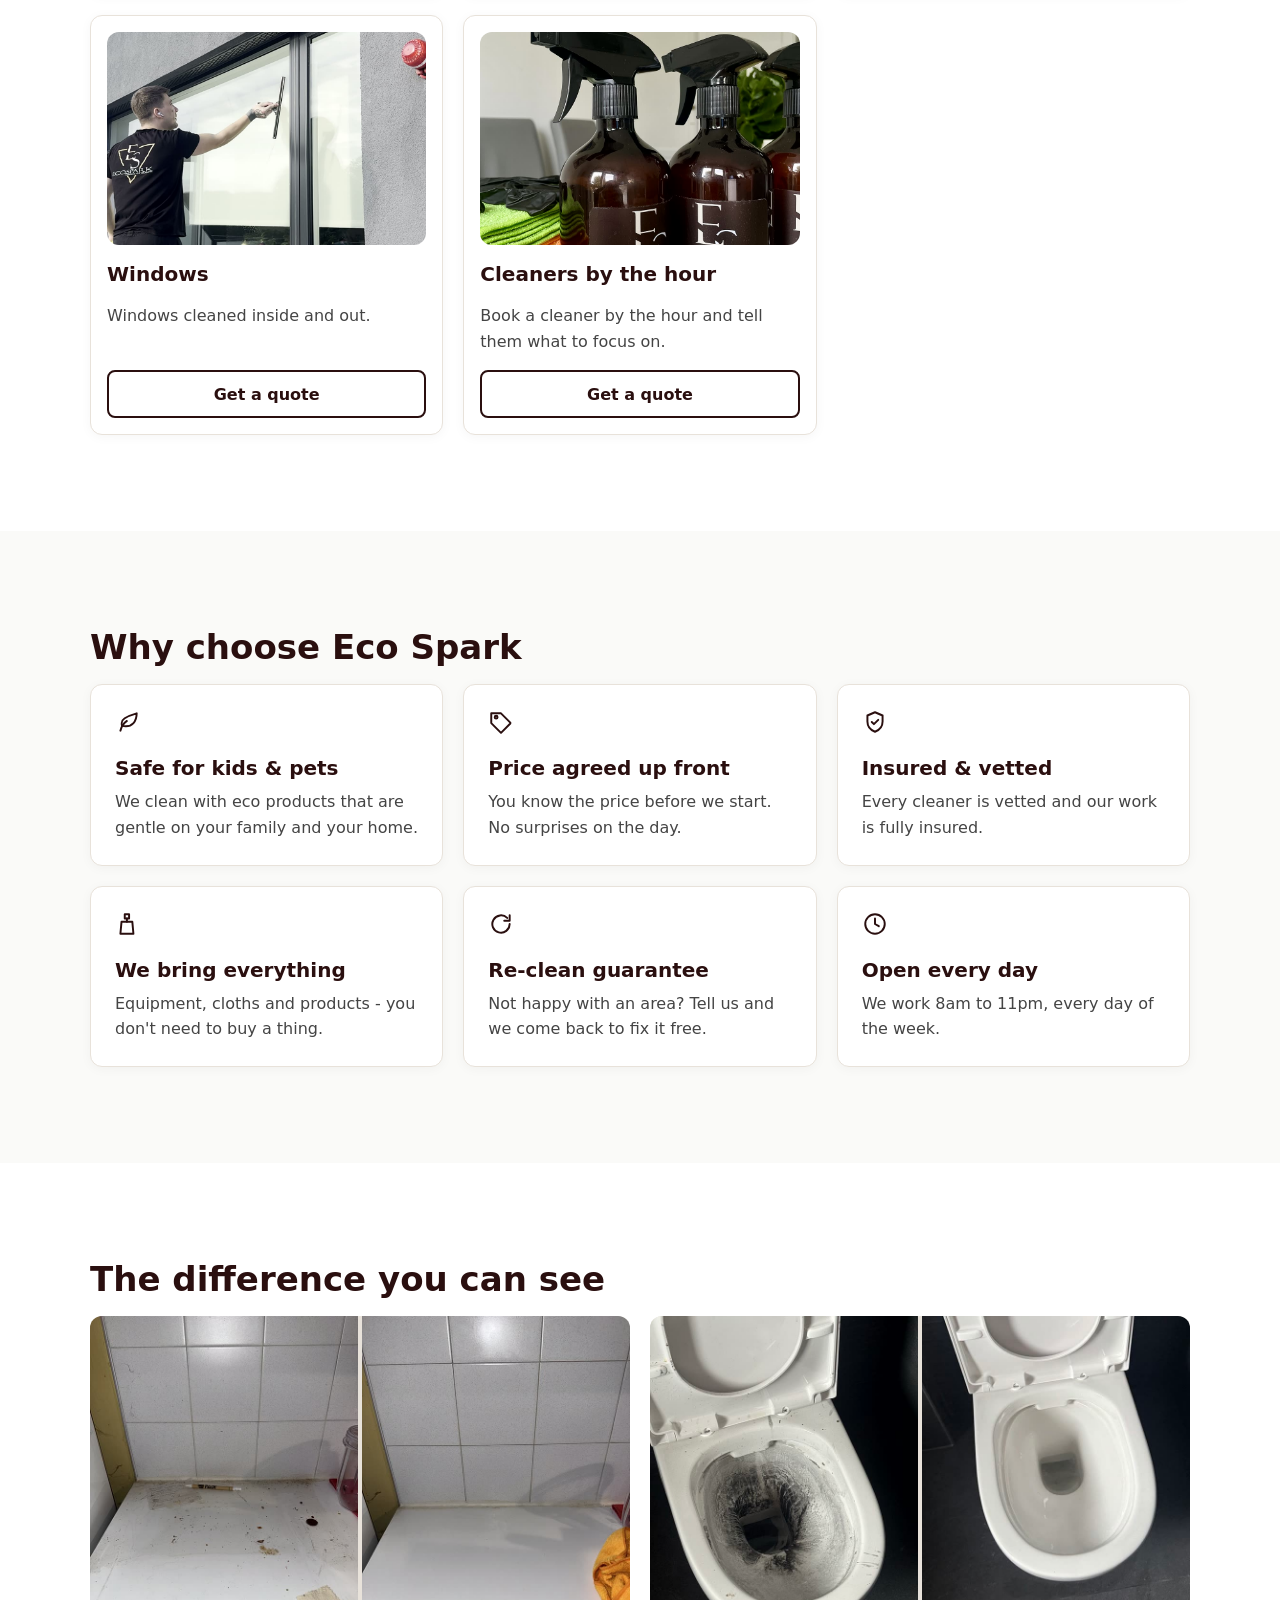
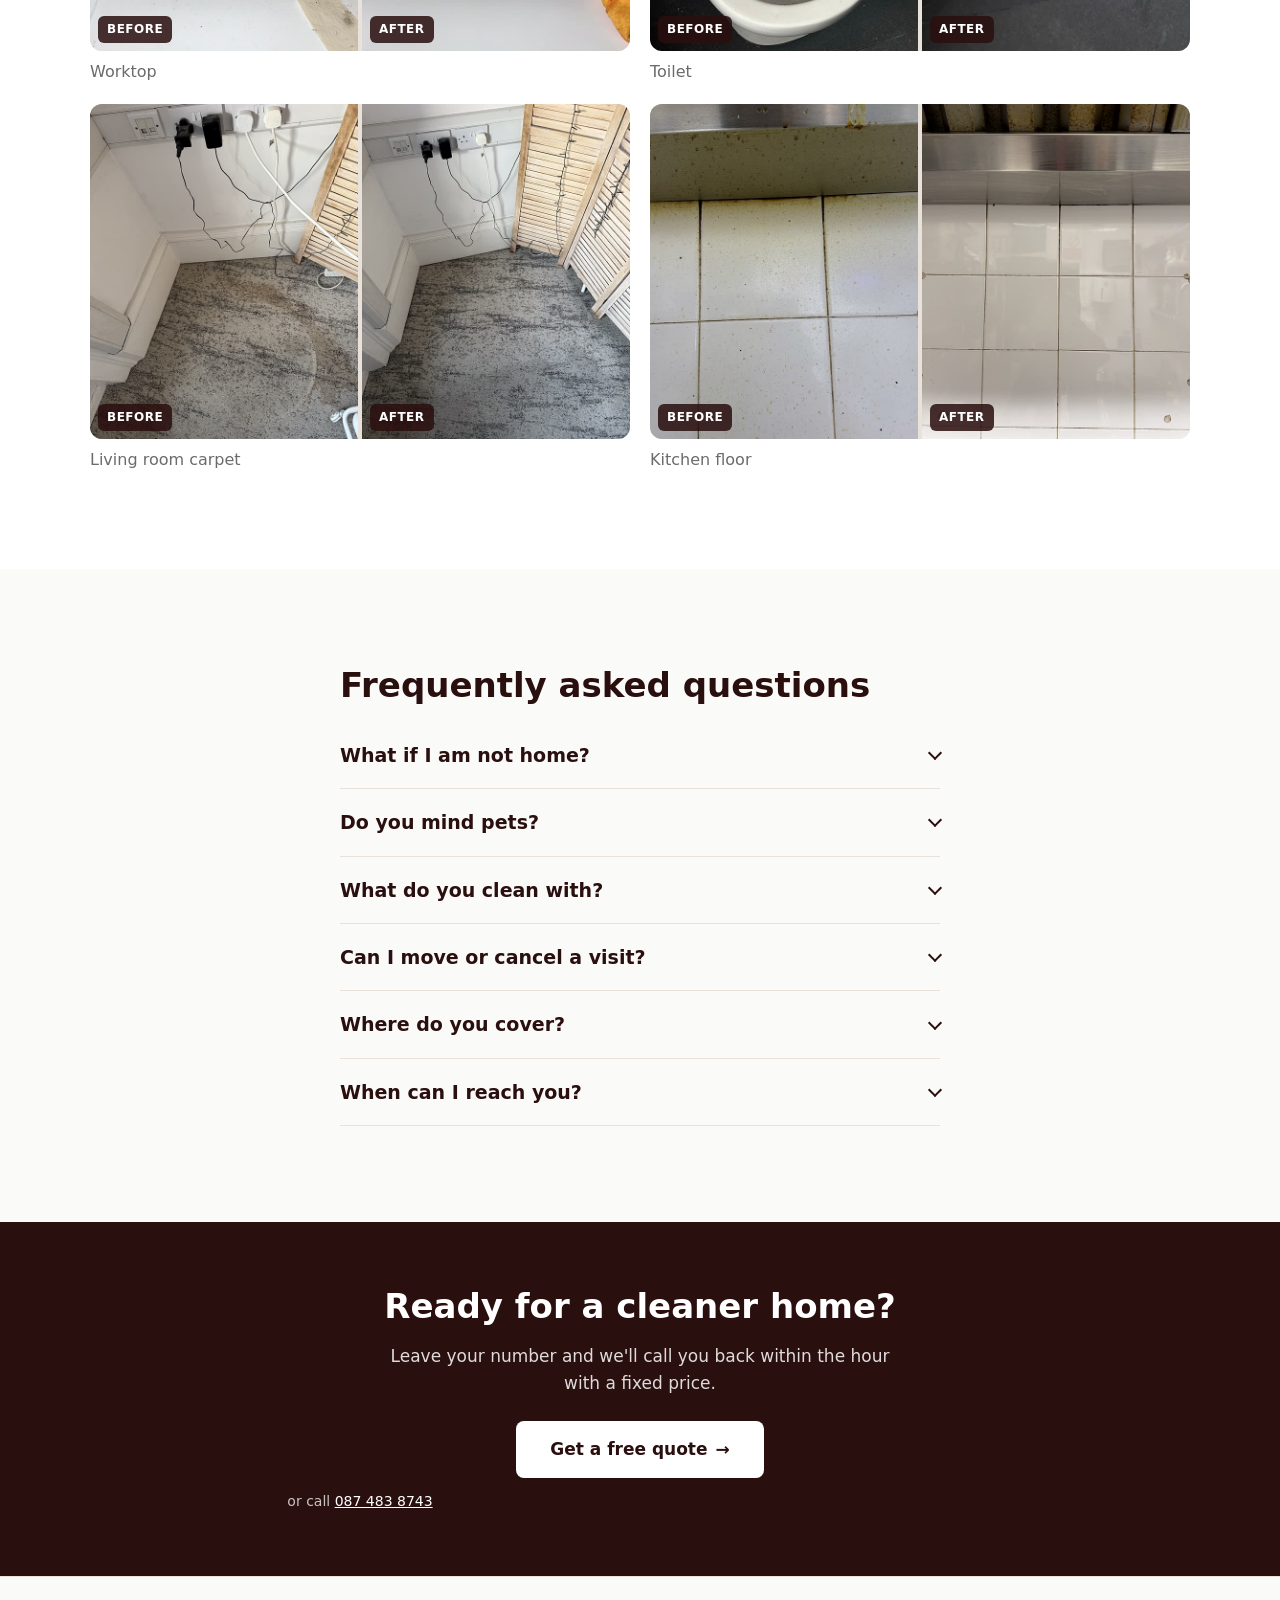
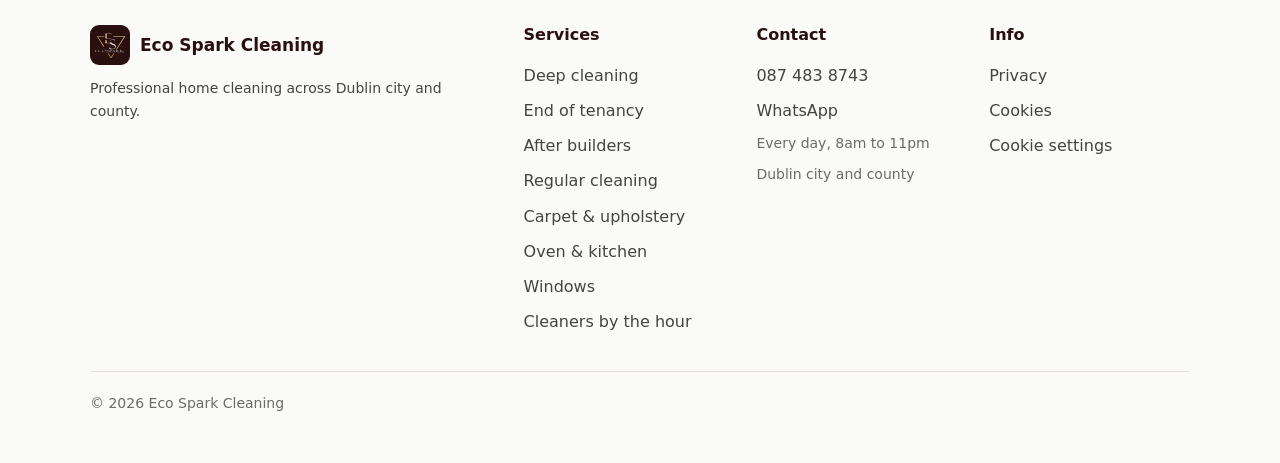
==== commit a62bbd30: "Rebuild the /dublin landing page Light, single-purpose page rewritten to the owner brief: header wit" ====
--- a/dublin/index.html
+++ b/dublin/index.html
@@ -1,19 +1,18 @@
 <!DOCTYPE html>
-<html lang="en-IE">
+<html lang="en">
 <head>
 <meta charset="utf-8">
 <meta name="viewport" content="width=device-width, initial-scale=1">
-<meta name="theme-color" content="#ffffff">
+<meta name="theme-color" content="#2A0F0F">
 
 <title>House Cleaning in Dublin | Free Quote | Eco Spark Cleaning</title>
-<meta name="description" content="Professional house cleaning in Dublin. Insured, vetted cleaners, eco products safe for kids and pets, price agreed before we start. Get a free quote today.">
-
-<!-- A paid-traffic landing page, not a page for the index. It says the same
-     things as the home page in fewer words, so letting Google rank both would
-     be asking it to choose between two versions of one business. It is kept
-     out of sitemap.xml for the same reason. Ads does not need a page to be
-     indexable in order to send traffic to it. -->
-<meta name="robots" content="noindex, follow">
+<meta name="description" content="Deep cleans, end of tenancy and after builders cleaning across Dublin. Eco products safe for kids and pets, fixed price agreed before we start.">
+
+<!-- A page for paid traffic, not for the index: it says the same things as
+     the home page in fewer words, and letting Google rank both would be
+     asking it to choose between two versions of one business. Kept out of
+     sitemap.xml for the same reason. -->
+<meta name="robots" content="noindex">
 
 <link rel="icon" href="../assets/img/favicon.ico" sizes="any">
 <link rel="icon" type="image/png" sizes="32x32" href="../assets/img/favicon-32x32.png">
@@ -22,256 +21,501 @@
 
 <link rel="stylesheet" href="landing.css">
 
-<!-- consent.js lives in the head and ahead of everything else for one reason:
-     Consent Mode has to publish its denied defaults BEFORE the Google tag
-     loads, and in 'advanced' mode this file loads that tag itself. It also
-     defines window.esTrack, which the form below calls on a successful send.
-
-     esPrivacyUrl is set because this page sits one level down. The bar links
-     to the privacy page, and a bare "privacy.html" would resolve to
-     /dublin/privacy.html, which does not exist. Declared by the page rather
-     than guessed from location.pathname so it stays right on the apex domain
-     and on the github.io fallback URL alike. -->
+<!-- First script on the page, as on the home page: Consent Mode has to
+     publish its denied defaults before the Google tag loads, and this file
+     loads that tag itself. It also defines window.esTrack, used by the quote
+     form, and tracks every tel: and wa.me click on both pages. -->
 <script>window.esPrivacyUrl = '../privacy.html#cookies';</script>
 <script src="../assets/js/consent.js"></script>
 </head>
 
-<body>
+<body id="top">
 
 <header class="hd">
   <div class="hd__in">
-    <a class="hd__brand" href="../">
+    <a class="hd__brand" href="#top">
       <img src="../assets/img/logo.png" alt="" width="240" height="199" decoding="async">
       Eco Spark Cleaning
     </a>
-    <a class="btn btn--sm" href="tel:+353874838743">Call</a>
+
+    <nav class="hd__nav" aria-label="Sections">
+      <a href="#services">Services</a>
+      <a href="#how">How it works</a>
+      <a href="#included">What's included</a>
+      <a href="#reviews">Reviews</a>
+      <a href="#faq">FAQ</a>
+    </nav>
+
+    <div class="hd__right">
+      <a class="hd__tel" href="tel:+353874838743">087 483 8743</a>
+      <a class="btn-outline btn-sm" href="quote/">Get a free quote</a>
+    </div>
+
+    <div class="hd__mob">
+      <a class="btn btn-sm" href="tel:+353874838743">Call</a>
+      <button class="burger" type="button" id="burger" aria-expanded="false" aria-controls="menu" aria-label="Menu">
+        <svg viewBox="0 0 24 24" aria-hidden="true"><path d="M4 7h16M4 12h16M4 17h16"/></svg>
+      </button>
+    </div>
   </div>
+
+  <nav class="menu" id="menu" aria-label="Sections">
+    <a href="#services">Services</a>
+    <a href="#how">How it works</a>
+    <a href="#included">What's included</a>
+    <a href="#reviews">Reviews</a>
+    <a href="#faq">FAQ</a>
+    <a class="btn" href="quote/">Get a free quote</a>
+  </nav>
 </header>
 
 <main>
 
-  <!-- ============================================================ hero ===
-       Everything here has to fit on a 375x812 screen without scrolling:
-       what we do, who vouches for us, and one thing to press. -->
+  <!-- ============================================================ hero -->
   <section class="hero">
     <div class="wrap">
-      <h1>House Cleaning in Dublin</h1>
-
-      <p class="hero__sub">
-        Kid &amp; pet safe eco products · Price agreed before we start ·
-        We bring all the kit
-      </p>
-
-      <a class="rating" href="https://maps.app.goo.gl/LbBYRZHXBgVm2bm58" target="_blank" rel="noopener">
-        <span class="rating__stars" aria-hidden="true">
+      <div class="hero__grid">
+        <div>
+          <h1>Professional House Cleaning in Dublin</h1>
+
+          <p class="hero__lead">
+            Deep cleans, end of tenancy and after-builders cleaning across
+            Dublin city and county. Eco products that are safe for kids and
+            pets, the price agreed before we start, and we bring all the
+            equipment.
+          </p>
+
+          <p class="rating">
+            <span class="stars" aria-hidden="true">
+              <svg viewBox="0 0 24 24"><path d="M12 17.27 18.18 21l-1.64-7.03L22 9.24l-7.19-.61L12 2 9.19 8.63 2 9.24l5.46 4.73L5.82 21z"/></svg>
+              <svg viewBox="0 0 24 24"><path d="M12 17.27 18.18 21l-1.64-7.03L22 9.24l-7.19-.61L12 2 9.19 8.63 2 9.24l5.46 4.73L5.82 21z"/></svg>
+              <svg viewBox="0 0 24 24"><path d="M12 17.27 18.18 21l-1.64-7.03L22 9.24l-7.19-.61L12 2 9.19 8.63 2 9.24l5.46 4.73L5.82 21z"/></svg>
+              <svg viewBox="0 0 24 24"><path d="M12 17.27 18.18 21l-1.64-7.03L22 9.24l-7.19-.61L12 2 9.19 8.63 2 9.24l5.46 4.73L5.82 21z"/></svg>
+              <svg viewBox="0 0 24 24"><path d="M12 17.27 18.18 21l-1.64-7.03L22 9.24l-7.19-.61L12 2 9.19 8.63 2 9.24l5.46 4.73L5.82 21z"/></svg>
+            </span>
+            <b>5.0 on Google</b> ·
+            <a href="https://maps.app.goo.gl/LbBYRZHXBgVm2bm58" target="_blank" rel="noopener">22 reviews</a>
+          </p>
+
+          <p><a class="btn btn-full-mob" href="quote/">Get a free quote <span aria-hidden="true">&rarr;</span></a></p>
+
+          <p class="hero__or">or call <a href="tel:+353874838743">087 483 8743</a></p>
+        </div>
+
+        <div class="hero__photo">
+          <img src="../assets/img/album/photo-1.jpg" alt="A cleaner wiping down kitchen units"
+               width="1000" height="1250" loading="eager" fetchpriority="high" decoding="async">
+        </div>
+      </div>
+
+      <ul class="trust">
+        <li>
+          <svg class="ico ico-gold" viewBox="0 0 24 24" aria-hidden="true"><path d="M20 6 9 17l-5-5"/></svg>
+          Eco products, safe for kids &amp; pets
+        </li>
+        <li>
+          <svg class="ico ico-gold" viewBox="0 0 24 24" aria-hidden="true"><path d="M20 6 9 17l-5-5"/></svg>
+          Insured &amp; vetted cleaners
+        </li>
+        <li>
+          <svg class="ico ico-gold" viewBox="0 0 24 24" aria-hidden="true"><path d="M20 6 9 17l-5-5"/></svg>
+          We bring all the kit
+        </li>
+        <li>
+          <svg class="ico ico-gold" viewBox="0 0 24 24" aria-hidden="true"><path d="M20 6 9 17l-5-5"/></svg>
+          Price agreed before we start
+        </li>
+      </ul>
+    </div>
+  </section>
+
+  <!-- ========================================================= reviews
+       Word for word from the Google profile, typos and all. Nothing here is
+       written by us: an invented review on a page that buys clicks is both a
+       lie and a misleading commercial practice. -->
+  <section id="reviews" class="sec-alt">
+    <div class="wrap">
+      <h2>What Dublin customers say</h2>
+
+      <p class="rev-head">
+        <span class="stars" aria-hidden="true">
           <svg viewBox="0 0 24 24"><path d="M12 17.27 18.18 21l-1.64-7.03L22 9.24l-7.19-.61L12 2 9.19 8.63 2 9.24l5.46 4.73L5.82 21z"/></svg>
           <svg viewBox="0 0 24 24"><path d="M12 17.27 18.18 21l-1.64-7.03L22 9.24l-7.19-.61L12 2 9.19 8.63 2 9.24l5.46 4.73L5.82 21z"/></svg>
           <svg viewBox="0 0 24 24"><path d="M12 17.27 18.18 21l-1.64-7.03L22 9.24l-7.19-.61L12 2 9.19 8.63 2 9.24l5.46 4.73L5.82 21z"/></svg>
           <svg viewBox="0 0 24 24"><path d="M12 17.27 18.18 21l-1.64-7.03L22 9.24l-7.19-.61L12 2 9.19 8.63 2 9.24l5.46 4.73L5.82 21z"/></svg>
           <svg viewBox="0 0 24 24"><path d="M12 17.27 18.18 21l-1.64-7.03L22 9.24l-7.19-.61L12 2 9.19 8.63 2 9.24l5.46 4.73L5.82 21z"/></svg>
         </span>
-        Rated 5.0 on Google
-      </a>
-
-      <a class="btn btn--lg" href="#quote">Get my free quote</a>
-
-      <p class="hero__or">or call <a href="tel:+353874838743">087 483 8743</a></p>
-    </div>
-  </section>
-
-  <!-- ============================================================ form === -->
-  <section class="band" id="quote">
-    <div class="wrap">
-      <h2>Get your free quote</h2>
-
-      <div id="quoteBox">
-        <form class="form" id="quoteForm" novalidate>
-
-          <div class="field">
-            <label for="qName">Your name</label>
-            <input id="qName" name="name" type="text" autocomplete="name"
-                   enterkeyhint="next" required>
-            <p class="field__note" id="qNameNote"></p>
-          </div>
-
-          <div class="field">
-            <label for="qPhone">Phone number</label>
-            <input id="qPhone" name="phone" type="tel" inputmode="tel"
-                   autocomplete="tel" enterkeyhint="next" required>
-            <p class="field__note" id="qPhoneNote">So we can call you back with the price</p>
-          </div>
-
-          <div class="field">
-            <label for="qService">What do you need?</label>
-            <select id="qService" name="service">
-              <option value="Regular clean">Regular clean</option>
-              <option value="Deep clean" selected>Deep clean</option>
-              <option value="End of tenancy">End of tenancy</option>
-              <option value="After builders">After builders</option>
-              <option value="Not sure">Not sure</option>
-            </select>
-            <p class="field__note">We will talk it through on the call</p>
-          </div>
-
-          <button class="btn btn--lg" type="submit" id="qSend">Get my free quote</button>
-
-          <p class="form__after">
-            We will call you back within 1 hour (Mon-Sat, 8am to 8pm).
-            No obligation. Your name and number are used to ring you back and
-            nothing else - <a href="../privacy.html">what we do with your details</a>
-          </p>
-
-        </form>
-      </div>
-    </div>
-  </section>
-
-  <!-- ========================================================== perks === -->
-  <section>
-    <div class="wrap">
-      <ul class="perks">
-        <li>
-          <svg viewBox="0 0 24 24" aria-hidden="true"><path d="M20 6 9 17l-5-5"/></svg>
-          Not happy? We re-clean for free
-        </li>
-        <li>
-          <svg viewBox="0 0 24 24" aria-hidden="true"><path d="M12 3l7 3v5.5c0 4.2-2.9 7.9-7 9.5-4.1-1.6-7-5.3-7-9.5V6z"/></svg>
-          Fully insured, vetted cleaners
-        </li>
-        <li>
-          <svg viewBox="0 0 24 24" aria-hidden="true"><path d="M20 4c0 8-4.5 12-10 12-2 0-3.5-.6-3.5-.6S5 11 9 8.5 20 4 20 4z"/><path d="M5 20c1-4 3-7 6-9"/></svg>
-          Eco products, safe for kids &amp; pets
+        <b>5.0 from 22 Google reviews</b>
+        <a href="https://maps.app.goo.gl/LbBYRZHXBgVm2bm58" target="_blank" rel="noopener">Read all reviews &rarr;</a>
+      </p>
+
+      <div class="grid grid-2">
+        <article class="card rev-card">
+          <span class="stars" aria-hidden="true">
+            <svg viewBox="0 0 24 24"><path d="M12 17.27 18.18 21l-1.64-7.03L22 9.24l-7.19-.61L12 2 9.19 8.63 2 9.24l5.46 4.73L5.82 21z"/></svg>
+            <svg viewBox="0 0 24 24"><path d="M12 17.27 18.18 21l-1.64-7.03L22 9.24l-7.19-.61L12 2 9.19 8.63 2 9.24l5.46 4.73L5.82 21z"/></svg>
+            <svg viewBox="0 0 24 24"><path d="M12 17.27 18.18 21l-1.64-7.03L22 9.24l-7.19-.61L12 2 9.19 8.63 2 9.24l5.46 4.73L5.82 21z"/></svg>
+            <svg viewBox="0 0 24 24"><path d="M12 17.27 18.18 21l-1.64-7.03L22 9.24l-7.19-.61L12 2 9.19 8.63 2 9.24l5.46 4.73L5.82 21z"/></svg>
+            <svg viewBox="0 0 24 24"><path d="M12 17.27 18.18 21l-1.64-7.03L22 9.24l-7.19-.61L12 2 9.19 8.63 2 9.24l5.46 4.73L5.82 21z"/></svg>
+          </span>
+          <p>I used this cleaning service for the first time, and I’m incredibly happy with the experience. Everything was fast and efficient, and the team arrived with all their own equipment. In just two hours, my apartment was sparkling clean. I’m very pleased and truly grateful. I’ll definitely continue using their services. Thank you so much!</p>
+          <p class="who">Anna Krys<br><span class="small muted">Google review</span></p>
+        </article>
+
+        <article class="card rev-card">
+          <span class="stars" aria-hidden="true">
+            <svg viewBox="0 0 24 24"><path d="M12 17.27 18.18 21l-1.64-7.03L22 9.24l-7.19-.61L12 2 9.19 8.63 2 9.24l5.46 4.73L5.82 21z"/></svg>
+            <svg viewBox="0 0 24 24"><path d="M12 17.27 18.18 21l-1.64-7.03L22 9.24l-7.19-.61L12 2 9.19 8.63 2 9.24l5.46 4.73L5.82 21z"/></svg>
+            <svg viewBox="0 0 24 24"><path d="M12 17.27 18.18 21l-1.64-7.03L22 9.24l-7.19-.61L12 2 9.19 8.63 2 9.24l5.46 4.73L5.82 21z"/></svg>
+            <svg viewBox="0 0 24 24"><path d="M12 17.27 18.18 21l-1.64-7.03L22 9.24l-7.19-.61L12 2 9.19 8.63 2 9.24l5.46 4.73L5.82 21z"/></svg>
+            <svg viewBox="0 0 24 24"><path d="M12 17.27 18.18 21l-1.64-7.03L22 9.24l-7.19-.61L12 2 9.19 8.63 2 9.24l5.46 4.73L5.82 21z"/></svg>
+          </span>
+          <p>Excellent service, friendly reliable staff that are on time do the job you need them to do with no fuss .Never had an issue found the staff honest and extremely good at there job 5*</p>
+          <p class="who">Paul Hayes<br><span class="small muted">Google review</span></p>
+        </article>
+
+        <article class="card rev-card">
+          <span class="stars" aria-hidden="true">
+            <svg viewBox="0 0 24 24"><path d="M12 17.27 18.18 21l-1.64-7.03L22 9.24l-7.19-.61L12 2 9.19 8.63 2 9.24l5.46 4.73L5.82 21z"/></svg>
+            <svg viewBox="0 0 24 24"><path d="M12 17.27 18.18 21l-1.64-7.03L22 9.24l-7.19-.61L12 2 9.19 8.63 2 9.24l5.46 4.73L5.82 21z"/></svg>
+            <svg viewBox="0 0 24 24"><path d="M12 17.27 18.18 21l-1.64-7.03L22 9.24l-7.19-.61L12 2 9.19 8.63 2 9.24l5.46 4.73L5.82 21z"/></svg>
+            <svg viewBox="0 0 24 24"><path d="M12 17.27 18.18 21l-1.64-7.03L22 9.24l-7.19-.61L12 2 9.19 8.63 2 9.24l5.46 4.73L5.82 21z"/></svg>
+            <svg viewBox="0 0 24 24"><path d="M12 17.27 18.18 21l-1.64-7.03L22 9.24l-7.19-.61L12 2 9.19 8.63 2 9.24l5.46 4.73L5.82 21z"/></svg>
+          </span>
+          <p>Ordered deep-cleaning sofa, guys made a greate job, arrived in time, communicate perfectly, behave as professionals, heavily recommend</p>
+          <p class="who">Bohdan Liashenko<br><span class="small muted">Google review</span></p>
+        </article>
+
+        <article class="card rev-card">
+          <span class="stars" aria-hidden="true">
+            <svg viewBox="0 0 24 24"><path d="M12 17.27 18.18 21l-1.64-7.03L22 9.24l-7.19-.61L12 2 9.19 8.63 2 9.24l5.46 4.73L5.82 21z"/></svg>
+            <svg viewBox="0 0 24 24"><path d="M12 17.27 18.18 21l-1.64-7.03L22 9.24l-7.19-.61L12 2 9.19 8.63 2 9.24l5.46 4.73L5.82 21z"/></svg>
+            <svg viewBox="0 0 24 24"><path d="M12 17.27 18.18 21l-1.64-7.03L22 9.24l-7.19-.61L12 2 9.19 8.63 2 9.24l5.46 4.73L5.82 21z"/></svg>
+            <svg viewBox="0 0 24 24"><path d="M12 17.27 18.18 21l-1.64-7.03L22 9.24l-7.19-.61L12 2 9.19 8.63 2 9.24l5.46 4.73L5.82 21z"/></svg>
+            <svg viewBox="0 0 24 24"><path d="M12 17.27 18.18 21l-1.64-7.03L22 9.24l-7.19-.61L12 2 9.19 8.63 2 9.24l5.46 4.73L5.82 21z"/></svg>
+          </span>
+          <p>The guys did a fantastic job getting our house to a lovely sparkling clean, it's going to be so much easier keeping things at this level until they come back, and they are definitely coming back!</p>
+          <p class="who">R S<br><span class="small muted">Google review</span></p>
+        </article>
+      </div>
+    </div>
+  </section>
+
+  <!-- ========================================================== how -->
+  <section id="how">
+    <div class="wrap">
+      <h2>How it works</h2>
+
+      <div class="grid grid-3">
+        <article class="card">
+          <div class="step__n" aria-hidden="true">1</div>
+          <h3>Tell us what you need</h3>
+          <p>Leave your name and number or give us a call. It takes less than a minute.</p>
+        </article>
+        <article class="card">
+          <div class="step__n" aria-hidden="true">2</div>
+          <h3>We agree the price</h3>
+          <p>We call you back within the hour, ask a few questions and agree a fixed price and a time that suits you.</p>
+        </article>
+        <article class="card">
+          <div class="step__n" aria-hidden="true">3</div>
+          <h3>We clean, you relax</h3>
+          <p>Our team arrives on time with all the equipment and eco products. Not happy with something? We come back and fix it free.</p>
+        </article>
+      </div>
+
+      <p class="center" style="margin-top:32px">
+        <a class="btn" href="quote/">Get a free quote <span aria-hidden="true">&rarr;</span></a>
+      </p>
+    </div>
+  </section>
+
+  <!-- ====================================================== included
+       Every line below is taken from the Standard and Deep cleaning lists on
+       the home page. Nothing is added: this is a promise of specific work to
+       real customers, and the two pages have to say the same thing. -->
+  <section id="included" class="sec-alt inc">
+    <div class="wrap">
+      <h2>What's included in a deep clean</h2>
+      <p>Every room, top to bottom. Extras can be added when we agree your price.</p>
+
+      <div class="grid">
+        <details open>
+          <summary>General areas</summary>
+          <ul class="ticks">
+            <li><svg class="ico ico-gold" viewBox="0 0 24 24" aria-hidden="true"><path d="M20 6 9 17l-5-5"/></svg> Dusting throughout: surfaces, shelves, light switches and handles</li>
+            <li><svg class="ico ico-gold" viewBox="0 0 24 24" aria-hidden="true"><path d="M20 6 9 17l-5-5"/></svg> Floors and carpets vacuumed, hard floors mopped in every room</li>
+            <li><svg class="ico ico-gold" viewBox="0 0 24 24" aria-hidden="true"><path d="M20 6 9 17l-5-5"/></svg> Skirting boards, door frames, radiators, vents and light fittings washed</li>
+            <li><svg class="ico ico-gold" viewBox="0 0 24 24" aria-hidden="true"><path d="M20 6 9 17l-5-5"/></svg> Behind and under furniture and appliances, heavier pieces moved</li>
+            <li><svg class="ico ico-gold" viewBox="0 0 24 24" aria-hidden="true"><path d="M20 6 9 17l-5-5"/></svg> Window sills and the room-facing side of window frames</li>
+            <li><svg class="ico ico-gold" viewBox="0 0 24 24" aria-hidden="true"><path d="M20 6 9 17l-5-5"/></svg> Switches, sockets, handles and other touch points disinfected</li>
+            <li><svg class="ico ico-gold" viewBox="0 0 24 24" aria-hidden="true"><path d="M20 6 9 17l-5-5"/></svg> Bins emptied and re-lined, general tidy as we go</li>
+          </ul>
+        </details>
+
+        <details>
+          <summary>Kitchen</summary>
+          <ul class="ticks">
+            <li><svg class="ico ico-gold" viewBox="0 0 24 24" aria-hidden="true"><path d="M20 6 9 17l-5-5"/></svg> Worktops, sink and taps, hob and splashback</li>
+            <li><svg class="ico ico-gold" viewBox="0 0 24 24" aria-hidden="true"><path d="M20 6 9 17l-5-5"/></svg> Cupboard fronts and the outside of appliances</li>
+            <li><svg class="ico ico-gold" viewBox="0 0 24 24" aria-hidden="true"><path d="M20 6 9 17l-5-5"/></svg> Extractor and splashback degreased</li>
+            <li><svg class="ico ico-gold" viewBox="0 0 24 24" aria-hidden="true"><path d="M20 6 9 17l-5-5"/></svg> Tops of all cupboards, kitchen included</li>
+            <li><svg class="ico ico-gold" viewBox="0 0 24 24" aria-hidden="true"><path d="M20 6 9 17l-5-5"/></svg> Floor washed and the bin cleaned</li>
+          </ul>
+        </details>
+
+        <details>
+          <summary>Bathrooms</summary>
+          <ul class="ticks">
+            <li><svg class="ico ico-gold" viewBox="0 0 24 24" aria-hidden="true"><path d="M20 6 9 17l-5-5"/></svg> Toilet, shower, bath, sink and taps</li>
+            <li><svg class="ico ico-gold" viewBox="0 0 24 24" aria-hidden="true"><path d="M20 6 9 17l-5-5"/></svg> Limescale off taps, shower screens and tiles</li>
+            <li><svg class="ico ico-gold" viewBox="0 0 24 24" aria-hidden="true"><path d="M20 6 9 17l-5-5"/></svg> Grout scrubbed rather than wiped</li>
+            <li><svg class="ico ico-gold" viewBox="0 0 24 24" aria-hidden="true"><path d="M20 6 9 17l-5-5"/></svg> Mirrors polished</li>
+          </ul>
+        </details>
+
+        <details>
+          <summary>Bedrooms &amp; living rooms</summary>
+          <ul class="ticks">
+            <li><svg class="ico ico-gold" viewBox="0 0 24 24" aria-hidden="true"><path d="M20 6 9 17l-5-5"/></svg> Surfaces, shelves and furniture dusted</li>
+            <li><svg class="ico ico-gold" viewBox="0 0 24 24" aria-hidden="true"><path d="M20 6 9 17l-5-5"/></svg> Tops of all wardrobes and cupboards</li>
+            <li><svg class="ico ico-gold" viewBox="0 0 24 24" aria-hidden="true"><path d="M20 6 9 17l-5-5"/></svg> Inside wardrobes and room cupboards dusted</li>
+            <li><svg class="ico ico-gold" viewBox="0 0 24 24" aria-hidden="true"><path d="M20 6 9 17l-5-5"/></svg> Carpets vacuumed, hard floors mopped</li>
+          </ul>
+        </details>
+      </div>
+
+      <div class="card extras">
+        <h3>Extras at additional cost</h3>
+        <ul class="ticks" style="padding:0">
+          <li><svg class="ico ico-gold" viewBox="0 0 24 24" aria-hidden="true"><path d="M20 6 9 17l-5-5"/></svg> Inside the oven</li>
+          <li><svg class="ico ico-gold" viewBox="0 0 24 24" aria-hidden="true"><path d="M20 6 9 17l-5-5"/></svg> Inside the fridge</li>
+          <li><svg class="ico ico-gold" viewBox="0 0 24 24" aria-hidden="true"><path d="M20 6 9 17l-5-5"/></svg> Inside kitchen cabinets</li>
+          <li><svg class="ico ico-gold" viewBox="0 0 24 24" aria-hidden="true"><path d="M20 6 9 17l-5-5"/></svg> Microwave</li>
+          <li><svg class="ico ico-gold" viewBox="0 0 24 24" aria-hidden="true"><path d="M20 6 9 17l-5-5"/></svg> Windows, inside and outside</li>
+          <li><svg class="ico ico-gold" viewBox="0 0 24 24" aria-hidden="true"><path d="M20 6 9 17l-5-5"/></svg> Carpets</li>
+          <li><svg class="ico ico-gold" viewBox="0 0 24 24" aria-hidden="true"><path d="M20 6 9 17l-5-5"/></svg> Upholstery</li>
+          <li><svg class="ico ico-gold" viewBox="0 0 24 24" aria-hidden="true"><path d="M20 6 9 17l-5-5"/></svg> Mattress</li>
+        </ul>
+      </div>
+    </div>
+  </section>
+
+  <!-- ====================================================== services -->
+  <section id="services" class="svc">
+    <div class="wrap">
+      <h2>Our cleaning services</h2>
+
+      <div class="grid grid-3">
+        <article class="card">
+          <img src="../assets/img/album/photo-5.jpg" alt="Steam cleaning a hob and the splashback behind it" width="1000" height="1250" loading="lazy" decoding="async">
+          <h3>Deep cleaning</h3>
+          <p>A thorough top-to-bottom clean of every room.</p>
+          <a class="btn-outline" href="quote/?service=deep">Get a quote</a>
+        </article>
+
+        <article class="card">
+          <img src="../assets/img/album/photo-2.jpg" alt="Dusting a framed print in a cleared room" width="1000" height="1250" loading="lazy" decoding="async">
+          <h3>End of tenancy cleaning</h3>
+          <p>Get the place ready for the landlord, the agent or the next tenant.</p>
+          <a class="btn-outline" href="quote/?service=tenancy">Get a quote</a>
+        </article>
+
+        <article class="card">
+          <img src="../assets/img/album/photo-12.jpg" alt="A kitchen handed back at the end of the job" width="1000" height="1250" loading="lazy" decoding="async">
+          <h3>After builders cleaning</h3>
+          <p>Dust and debris removed after renovation or building work.</p>
+          <a class="btn-outline" href="quote/?service=builders">Get a quote</a>
+        </article>
+
+        <article class="card">
+          <img src="../assets/img/album/photo-7.jpg" alt="Wiping down a dining table at the end of a clean" width="1000" height="1250" loading="lazy" decoding="async">
+          <h3>Regular cleaning</h3>
+          <p>Weekly or fortnightly cleans to keep your home in shape.</p>
+          <a class="btn-outline" href="quote/?service=regular">Get a quote</a>
+        </article>
+
+        <article class="card">
+          <img src="../assets/img/album/photo-10.jpg" alt="Hot water extraction on an upholstered headboard" width="1000" height="1250" loading="lazy" decoding="async">
+          <h3>Carpet &amp; upholstery</h3>
+          <p>Hot water extraction for carpets, sofas and mattresses.</p>
+          <a class="btn-outline" href="quote/?service=carpet">Get a quote</a>
+        </article>
+
+        <article class="card">
+          <img src="../assets/img/results/pair-1-after.jpg" alt="An oven cleaned inside at the end of the job" width="560" height="700" loading="lazy" decoding="async">
+          <h3>Oven &amp; kitchen</h3>
+          <p>Ovens, hobs, extractors and cabinets degreased.</p>
+          <a class="btn-outline" href="quote/?service=kitchen">Get a quote</a>
+        </article>
+
+        <article class="card">
+          <img src="../assets/img/album/photo-3.jpg" alt="Washing the outside of a floor-to-ceiling window" width="1000" height="1250" loading="lazy" decoding="async">
+          <h3>Windows</h3>
+          <p>Windows cleaned inside and out.</p>
+          <a class="btn-outline" href="quote/?service=windows">Get a quote</a>
+        </article>
+
+        <article class="card">
+          <img src="../assets/img/album/photo-8.jpg" alt="Eco Spark bottles and microfibre cloths ready for a job" width="1000" height="1250" loading="lazy" decoding="async">
+          <h3>Cleaners by the hour</h3>
+          <p>Book a cleaner by the hour and tell them what to focus on.</p>
+          <a class="btn-outline" href="quote/?service=hourly">Get a quote</a>
+        </article>
+      </div>
+    </div>
+  </section>
+
+  <!-- =========================================================== why -->
+  <section class="sec-alt why">
+    <div class="wrap">
+      <h2>Why choose Eco Spark</h2>
+
+      <ul class="grid" style="padding:0;margin:0">
+        <li class="card">
+          <svg class="ico" viewBox="0 0 24 24" aria-hidden="true"><path d="M20 4c0 8-4.5 12-10 12-2 0-3.5-.6-3.5-.6S5 11 9 8.5 20 4 20 4z"/><path d="M5 20c1-4 3-7 6-9"/></svg>
+          <h3>Safe for kids &amp; pets</h3>
+          <p>We clean with eco products that are gentle on your family and your home.</p>
+        </li>
+        <li class="card">
+          <svg class="ico" viewBox="0 0 24 24" aria-hidden="true"><path d="M20.6 13.4 12 22l-9-9V4h9l8.6 8.6a1.4 1.4 0 0 1 0 .8z"/><circle cx="7.5" cy="7.5" r="1.3"/></svg>
+          <h3>Price agreed up front</h3>
+          <p>You know the price before we start. No surprises on the day.</p>
+        </li>
+        <li class="card">
+          <svg class="ico" viewBox="0 0 24 24" aria-hidden="true"><path d="M12 3l7 3v5.5c0 4.2-2.9 7.9-7 9.5-4.1-1.6-7-5.3-7-9.5V6z"/><path d="M9 12l2 2 4-4"/></svg>
+          <h3>Insured &amp; vetted</h3>
+          <p>Every cleaner is vetted and our work is fully insured.</p>
+        </li>
+        <li class="card">
+          <svg class="ico" viewBox="0 0 24 24" aria-hidden="true"><path d="M9 3h4v4H9z"/><path d="M11 7v3"/><path d="M6 10h10l1 11H5z"/></svg>
+          <h3>We bring everything</h3>
+          <p>Equipment, cloths and products - you don't need to buy a thing.</p>
+        </li>
+        <li class="card">
+          <svg class="ico" viewBox="0 0 24 24" aria-hidden="true"><path d="M20 12a8 8 0 1 1-2.3-5.6"/><path d="M20 4v5h-5"/></svg>
+          <h3>Re-clean guarantee</h3>
+          <p>Not happy with an area? Tell us and we come back to fix it free.</p>
+        </li>
+        <li class="card">
+          <svg class="ico" viewBox="0 0 24 24" aria-hidden="true"><circle cx="12" cy="12" r="9"/><path d="M12 7v5l3.5 2"/></svg>
+          <h3>Open every day</h3>
+          <p>We work 8am to 11pm, every day of the week.</p>
         </li>
       </ul>
     </div>
   </section>
 
-  <!-- ========================================================= reviews ===
-       All four are copied word for word from the Google profile, typos and
-       all. Nothing here is written by us: an invented review on a page that
-       buys clicks is both a lie and a misleading commercial practice. -->
-  <section class="band">
-    <div class="wrap">
-      <h2>What Dublin customers say</h2>
-      <div class="rev">
-
-        <article>
-          <div class="rev__stars" aria-hidden="true">
-            <svg viewBox="0 0 24 24"><path d="M12 17.27 18.18 21l-1.64-7.03L22 9.24l-7.19-.61L12 2 9.19 8.63 2 9.24l5.46 4.73L5.82 21z"/></svg>
-            <svg viewBox="0 0 24 24"><path d="M12 17.27 18.18 21l-1.64-7.03L22 9.24l-7.19-.61L12 2 9.19 8.63 2 9.24l5.46 4.73L5.82 21z"/></svg>
-            <svg viewBox="0 0 24 24"><path d="M12 17.27 18.18 21l-1.64-7.03L22 9.24l-7.19-.61L12 2 9.19 8.63 2 9.24l5.46 4.73L5.82 21z"/></svg>
-            <svg viewBox="0 0 24 24"><path d="M12 17.27 18.18 21l-1.64-7.03L22 9.24l-7.19-.61L12 2 9.19 8.63 2 9.24l5.46 4.73L5.82 21z"/></svg>
-            <svg viewBox="0 0 24 24"><path d="M12 17.27 18.18 21l-1.64-7.03L22 9.24l-7.19-.61L12 2 9.19 8.63 2 9.24l5.46 4.73L5.82 21z"/></svg>
-          </div>
-          <p>I used this cleaning service for the first time, and I’m incredibly happy with the experience. Everything was fast and efficient, and the team arrived with all their own equipment. In just two hours, my apartment was sparkling clean. I’m very pleased and truly grateful. I’ll definitely continue using their services. Thank you so much!</p>
-          <b>Anna Krys</b>
-          <small>Google review</small>
-        </article>
-
-        <article>
-          <div class="rev__stars" aria-hidden="true">
-            <svg viewBox="0 0 24 24"><path d="M12 17.27 18.18 21l-1.64-7.03L22 9.24l-7.19-.61L12 2 9.19 8.63 2 9.24l5.46 4.73L5.82 21z"/></svg>
-            <svg viewBox="0 0 24 24"><path d="M12 17.27 18.18 21l-1.64-7.03L22 9.24l-7.19-.61L12 2 9.19 8.63 2 9.24l5.46 4.73L5.82 21z"/></svg>
-            <svg viewBox="0 0 24 24"><path d="M12 17.27 18.18 21l-1.64-7.03L22 9.24l-7.19-.61L12 2 9.19 8.63 2 9.24l5.46 4.73L5.82 21z"/></svg>
-            <svg viewBox="0 0 24 24"><path d="M12 17.27 18.18 21l-1.64-7.03L22 9.24l-7.19-.61L12 2 9.19 8.63 2 9.24l5.46 4.73L5.82 21z"/></svg>
-            <svg viewBox="0 0 24 24"><path d="M12 17.27 18.18 21l-1.64-7.03L22 9.24l-7.19-.61L12 2 9.19 8.63 2 9.24l5.46 4.73L5.82 21z"/></svg>
-          </div>
-          <p>Excellent service, friendly reliable staff that are on time do the job you need them to do with no fuss .Never had an issue found the staff honest and extremely good at there job 5*</p>
-          <b>Paul Hayes</b>
-          <small>Google review</small>
-        </article>
-
-        <article>
-          <div class="rev__stars" aria-hidden="true">
-            <svg viewBox="0 0 24 24"><path d="M12 17.27 18.18 21l-1.64-7.03L22 9.24l-7.19-.61L12 2 9.19 8.63 2 9.24l5.46 4.73L5.82 21z"/></svg>
-            <svg viewBox="0 0 24 24"><path d="M12 17.27 18.18 21l-1.64-7.03L22 9.24l-7.19-.61L12 2 9.19 8.63 2 9.24l5.46 4.73L5.82 21z"/></svg>
-            <svg viewBox="0 0 24 24"><path d="M12 17.27 18.18 21l-1.64-7.03L22 9.24l-7.19-.61L12 2 9.19 8.63 2 9.24l5.46 4.73L5.82 21z"/></svg>
-            <svg viewBox="0 0 24 24"><path d="M12 17.27 18.18 21l-1.64-7.03L22 9.24l-7.19-.61L12 2 9.19 8.63 2 9.24l5.46 4.73L5.82 21z"/></svg>
-            <svg viewBox="0 0 24 24"><path d="M12 17.27 18.18 21l-1.64-7.03L22 9.24l-7.19-.61L12 2 9.19 8.63 2 9.24l5.46 4.73L5.82 21z"/></svg>
-          </div>
-          <p>Ordered deep-cleaning sofa, guys made a greate job, arrived in time, communicate perfectly, behave as professionals, heavily recommend</p>
-          <b>Bohdan Liashenko</b>
-          <small>Google review</small>
-        </article>
-
-        <article>
-          <div class="rev__stars" aria-hidden="true">
-            <svg viewBox="0 0 24 24"><path d="M12 17.27 18.18 21l-1.64-7.03L22 9.24l-7.19-.61L12 2 9.19 8.63 2 9.24l5.46 4.73L5.82 21z"/></svg>
-            <svg viewBox="0 0 24 24"><path d="M12 17.27 18.18 21l-1.64-7.03L22 9.24l-7.19-.61L12 2 9.19 8.63 2 9.24l5.46 4.73L5.82 21z"/></svg>
-            <svg viewBox="0 0 24 24"><path d="M12 17.27 18.18 21l-1.64-7.03L22 9.24l-7.19-.61L12 2 9.19 8.63 2 9.24l5.46 4.73L5.82 21z"/></svg>
-            <svg viewBox="0 0 24 24"><path d="M12 17.27 18.18 21l-1.64-7.03L22 9.24l-7.19-.61L12 2 9.19 8.63 2 9.24l5.46 4.73L5.82 21z"/></svg>
-            <svg viewBox="0 0 24 24"><path d="M12 17.27 18.18 21l-1.64-7.03L22 9.24l-7.19-.61L12 2 9.19 8.63 2 9.24l5.46 4.73L5.82 21z"/></svg>
-          </div>
-          <p>The guys did a fantastic job getting our house to a lovely sparkling clean, it's going to be so much easier keeping things at this level until they come back, and they are definitely coming back!</p>
-          <b>R S</b>
-          <small>Google review</small>
-        </article>
-
-      </div>
-    </div>
-  </section>
-
-  <!-- ===================================================== before/after ===
-       Real jobs, photographed by the cleaners. Both halves of every pair get
+  <!-- ================================================== before/after
+       Real jobs, photographed by the cleaners. Both halves of a pair get
        exactly the same correction: different treatment inside one pair reads
        as a swap rather than as a clean. -->
-  <section>
-    <div class="wrap">
-      <h2>Before and after</h2>
-      <div class="ba">
-
+  <section class="ba">
+    <div class="wrap">
+      <h2>The difference you can see</h2>
+
+      <div class="grid grid-2">
         <figure>
           <div class="ba__pair">
             <span class="ba__shot">
-              <img src="../assets/img/results/pair-1-before.jpg" alt="Oven before cleaning" width="560" height="700" loading="lazy" decoding="async">
-              <span>Before</span>
-            </span>
-            <span class="ba__shot">
-              <img src="../assets/img/results/pair-1-after.jpg" alt="The same oven after cleaning" width="560" height="700" loading="lazy" decoding="async">
-              <span>After</span>
+              <img src="../assets/img/results/pair-4-before.jpg" alt="Kitchen worktop before cleaning" width="560" height="700" loading="lazy" decoding="async">
+              <span>BEFORE</span>
+            </span>
+            <span class="ba__shot">
+              <img src="../assets/img/results/pair-4-after.jpg" alt="The same kitchen worktop after cleaning" width="560" height="700" loading="lazy" decoding="async">
+              <span>AFTER</span>
             </span>
           </div>
-          <figcaption>Oven</figcaption>
+          <figcaption>Worktop</figcaption>
         </figure>
 
         <figure>
           <div class="ba__pair">
             <span class="ba__shot">
+              <img src="../assets/img/results/pair-7-before.jpg" alt="Toilet before cleaning" width="560" height="700" loading="lazy" decoding="async">
+              <span>BEFORE</span>
+            </span>
+            <span class="ba__shot">
+              <img src="../assets/img/results/pair-7-after.jpg" alt="The same toilet after cleaning" width="560" height="700" loading="lazy" decoding="async">
+              <span>AFTER</span>
+            </span>
+          </div>
+          <figcaption>Toilet</figcaption>
+        </figure>
+
+        <figure>
+          <div class="ba__pair">
+            <span class="ba__shot">
+              <img src="../assets/img/results/pair-2-before.jpg" alt="Living room carpet before cleaning" width="560" height="700" loading="lazy" decoding="async">
+              <span>BEFORE</span>
+            </span>
+            <span class="ba__shot">
+              <img src="../assets/img/results/pair-2-after.jpg" alt="The same living room carpet after cleaning" width="560" height="700" loading="lazy" decoding="async">
+              <span>AFTER</span>
+            </span>
+          </div>
+          <figcaption>Living room carpet</figcaption>
+        </figure>
+
+        <figure>
+          <div class="ba__pair">
+            <span class="ba__shot">
               <img src="../assets/img/results/pair-9-before.jpg" alt="Kitchen floor before cleaning" width="560" height="700" loading="lazy" decoding="async">
-              <span>Before</span>
+              <span>BEFORE</span>
             </span>
             <span class="ba__shot">
               <img src="../assets/img/results/pair-9-after.jpg" alt="The same kitchen floor after cleaning" width="560" height="700" loading="lazy" decoding="async">
-              <span>After</span>
+              <span>AFTER</span>
             </span>
           </div>
           <figcaption>Kitchen floor</figcaption>
         </figure>
-
-        <figure>
-          <div class="ba__pair">
-            <span class="ba__shot">
-              <img src="../assets/img/results/pair-5-before.jpg" alt="Mattress before cleaning" width="560" height="700" loading="lazy" decoding="async">
-              <span>Before</span>
-            </span>
-            <span class="ba__shot">
-              <img src="../assets/img/results/pair-5-after.jpg" alt="The same mattress after cleaning" width="560" height="700" loading="lazy" decoding="async">
-              <span>After</span>
-            </span>
-          </div>
-          <figcaption>Mattress</figcaption>
-        </figure>
-
-      </div>
-    </div>
-  </section>
-
-  <!-- ====================================================== closing cta === -->
+      </div>
+    </div>
+  </section>
+
+  <!-- =========================================================== faq
+       The five questions from the home page, word for word. There is no
+       sixth there, and inventing one on a page that promises specific work
+       would be inventing an answer as well. -->
+  <section id="faq" class="sec-alt faq">
+    <div class="wrap narrow">
+      <h2>Frequently asked questions</h2>
+
+      <details>
+        <summary>What if I am not home?</summary>
+        <p>Most clients leave a key or a door code with us, or a neighbour lets the team in. Tell us what suits when you book and we work around it.</p>
+      </details>
+      <details>
+        <summary>Do you mind pets?</summary>
+        <p>Not at all. Let us know what you have so the team arrives ready, and say if a room needs to stay shut while we work.</p>
+      </details>
+      <details>
+        <summary>What do you clean with?</summary>
+        <p>Eco-certified products, safe around children and pets, and we bring everything with us. If you would rather we used something of your own, leave it out and we will.</p>
+      </details>
+      <details>
+        <summary>Can I move or cancel a visit?</summary>
+        <p>Yes. Give us as much notice as you can and we will find another slot that works for you.</p>
+      </details>
+      <details>
+        <summary>Where do you cover?</summary>
+        <p>Dublin city and county. If you are just outside it, ask anyway and we will tell you straight away whether we can get to you.</p>
+      </details>
+      <details>
+        <summary>When can I reach you?</summary>
+        <p>Every day, 8am to 11pm. Leave your number and we call you back within the hour.</p>
+      </details>
+    </div>
+  </section>
+
+  <!-- ==================================================== dark band -->
   <section class="band">
     <div class="wrap">
-      <h2>Ready for a clean house?</h2>
-      <a class="btn btn--lg" href="#quote">Get my free quote</a>
-      <p class="hero__or">or call <a href="tel:+353874838743">087 483 8743</a></p>
+      <h2>Ready for a cleaner home?</h2>
+      <p>Leave your number and we'll call you back within the hour with a fixed price.</p>
+      <a class="btn btn-white" href="quote/">Get a free quote <span aria-hidden="true">&rarr;</span></a>
+      <p class="small">or call <a class="tel" href="tel:+353874838743">087 483 8743</a></p>
     </div>
   </section>
 
@@ -279,175 +523,62 @@
 
 <footer class="ft">
   <div class="wrap">
-    <div class="ft__rows">
-      <a href="tel:+353874838743">Call 087 483 8743</a>
-      <a href="https://wa.me/353874838743" target="_blank" rel="noopener">WhatsApp us</a>
-    </div>
-    <p class="ft__fine">
-      Eco Spark Cleaning · Dublin city and county · Every day, 8am to 11pm ·
-      <a href="../privacy.html">Privacy</a> ·
-      <a href="#" data-cookie-settings hidden>Cookies</a>
-    </p>
+    <div class="ft__grid">
+      <div>
+        <p class="ft__brand">
+          <img src="../assets/img/logo.png" alt="" width="240" height="199" decoding="async">
+          Eco Spark Cleaning
+        </p>
+        <p class="small">Professional home cleaning across Dublin city and county.</p>
+      </div>
+
+      <div>
+        <h3>Services</h3>
+        <ul>
+          <li><a href="quote/?service=deep">Deep cleaning</a></li>
+          <li><a href="quote/?service=tenancy">End of tenancy</a></li>
+          <li><a href="quote/?service=builders">After builders</a></li>
+          <li><a href="quote/?service=regular">Regular cleaning</a></li>
+          <li><a href="quote/?service=carpet">Carpet &amp; upholstery</a></li>
+          <li><a href="quote/?service=kitchen">Oven &amp; kitchen</a></li>
+          <li><a href="quote/?service=windows">Windows</a></li>
+          <li><a href="quote/?service=hourly">Cleaners by the hour</a></li>
+        </ul>
+      </div>
+
+      <div>
+        <h3>Contact</h3>
+        <ul>
+          <li><a href="tel:+353874838743">087 483 8743</a></li>
+          <li><a href="https://wa.me/353874838743" target="_blank" rel="noopener">WhatsApp</a></li>
+          <li class="small muted">Every day, 8am to 11pm</li>
+          <li class="small muted">Dublin city and county</li>
+        </ul>
+      </div>
+
+      <div>
+        <h3>Info</h3>
+        <ul>
+          <li><a href="../privacy.html">Privacy</a></li>
+          <li><a href="../privacy.html#cookies">Cookies</a></li>
+          <li><a href="#" data-cookie-settings hidden>Cookie settings</a></li>
+        </ul>
+      </div>
+    </div>
+
+    <p class="ft__btm">© 2026 Eco Spark Cleaning</p>
   </div>
 </footer>
 
-<div class="dock" id="dock">
+<div class="dock">
   <a href="tel:+353874838743" aria-label="Call Eco Spark Cleaning">
     <svg viewBox="0 0 24 24" aria-hidden="true"><path d="M6.6 10.8c1.2 2.4 3.2 4.4 5.6 5.6l2.1-2.1c.3-.3.7-.4 1-.2 1.1.4 2.3.6 3.5.6.6 0 1 .4 1 1V19c0 .6-.4 1-1 1-9.4 0-17-7.6-17-17 0-.6.4-1 1-1h3.3c.6 0 1 .4 1 1 0 1.2.2 2.4.6 3.5.1.4 0 .8-.2 1z"/></svg>
   </a>
-  <a class="dock--wa" href="https://wa.me/353874838743" target="_blank" rel="noopener" aria-label="WhatsApp Eco Spark Cleaning">
+  <a class="wa" href="https://wa.me/353874838743" target="_blank" rel="noopener" aria-label="WhatsApp Eco Spark Cleaning">
     <svg viewBox="0 0 24 24" aria-hidden="true"><path d="M12 2a10 10 0 0 0-8.6 15.1L2 22l5-1.3A10 10 0 1 0 12 2zm5.1 14.1c-.2.6-1.2 1.2-1.7 1.2-.5.1-1 .1-1.7-.1a9.6 9.6 0 0 1-4-2.6 9 9 0 0 1-1.8-3c-.2-.6-.1-1.2.2-1.6l.6-.7c.2-.2.5-.2.7.1l.9 1.5c.1.3.1.5 0 .7l-.4.5c-.1.2-.2.4 0 .6.5.9 1.5 1.9 2.5 2.4.2.1.4.1.6-.1l.5-.5c.2-.2.4-.2.7-.1l1.5.9c.3.2.3.5.2.7z"/></svg>
   </a>
 </div>
 
-<script>
-/* The whole page's behaviour. Three things: send the form, keep the dock out
-   of the way, and nothing else. No library, no build step. */
-(function () {
-  'use strict';
-
-  /* The same endpoint and the same transport as the calculator on the home
-     page. 'text/plain' IS DELIBERATE and must stay: with
-     'application/json' the browser treats this as a non-simple request and
-     sends a CORS preflight first, and an Apps Script web app does not answer
-     OPTIONS - the lead would never leave the page. The body is still JSON and
-     the script still parses it as JSON; what the body contains and what the
-     header claims are two different things. */
-  var ENDPOINT = 'https://script.google.com/macros/s/AKfycbzWM7K27549gcjYhWxvtBb2uVwrxIcehnhSD95ZHoqqBO-6Jrx5AJ2js_hLs4ybiOsE/exec';
-
-  var CALL = '087 483 8743';
-
-  var box     = document.getElementById('quoteBox');
-  var form    = document.getElementById('quoteForm');
-  var send    = document.getElementById('qSend');
-  var nameEl  = document.getElementById('qName');
-  var phoneEl = document.getElementById('qPhone');
-  var svcEl   = document.getElementById('qService');
-  var nameNote  = document.getElementById('qNameNote');
-  var phoneNote = document.getElementById('qPhoneNote');
-  var PHONE_HINT = phoneNote.textContent;
-
-  function note(el, text, bad) {
-    el.textContent = text;
-    if (bad) el.setAttribute('data-error', '1');
-    else el.removeAttribute('data-error');
-  }
-
-  function digits(s) { return (s.match(/\d/g) || []).length; }
-
-  function checkName(show) {
-    var ok = nameEl.value.trim().length >= 2;
-    nameEl.setAttribute('aria-invalid', ok ? 'false' : 'true');
-    if (show) note(nameNote, ok ? '' : 'Please tell us your name', !ok);
-    return ok;
-  }
-
-  function checkPhone(show) {
-    var ok = digits(phoneEl.value) >= 7;
-    phoneEl.setAttribute('aria-invalid', ok ? 'false' : 'true');
-    if (show) note(phoneNote, ok ? PHONE_HINT : 'Please enter a phone number we can ring', !ok);
-    return ok;
-  }
-
-  nameEl.addEventListener('input', function () { if (nameEl.value.trim().length >= 2) checkName(true); });
-  phoneEl.addEventListener('input', function () { if (digits(phoneEl.value) >= 7) checkPhone(true); });
-
-  /* What the office reads, in the same shape the calculator sends, so the one
-     Apps Script route, the one sheet and the bot's buttons all keep working
-     without a single change on that side. The fields this page cannot know
-     are sent empty rather than guessed: there is no price here, because the
-     page quotes nobody. */
-  function payload() {
-    var service = svcEl.value;
-    return {
-      name: nameEl.value.trim(),
-      phone: phoneEl.value.trim(),
-      email: '',
-      service: service,
-      property_details: '',
-      estimated_price: '',
-      message: 'Landing /dublin - please call back with a quote. Service: ' + service,
-      source: (window.trafficSource || 'website') + ' / landing-dublin'
-    };
-  }
-
-  function thanks(name, phone) {
-    box.innerHTML =
-      '<div class="done"><h2>Thanks, ' + esc(name) + '!</h2>' +
-      '<p>We will call you on ' + esc(phone) + ' shortly.</p></div>';
-  }
-
-  /* Never swallow the lead: if the request failed, the two channels that do
-     not depend on our code are put in front of the person, full size. */
-  function failed() {
-    note(phoneNote, '', false);
-    var box2 = document.createElement('div');
-    box2.className = 'form__after';
-    box2.innerHTML =
-      '<b>Couldn’t send - please call or WhatsApp us</b>' +
-      '<span class="done__row" style="display:grid;gap:10px;margin-top:12px">' +
-        '<a class="btn btn--lg" href="tel:+353874838743">Call ' + CALL + '</a>' +
-        '<a class="btn btn--lg btn--out" href="https://wa.me/353874838743" target="_blank" rel="noopener">WhatsApp</a>' +
-      '</span>';
-    form.appendChild(box2);
-    send.disabled = false;
-    send.textContent = 'Try again';
-  }
-
-  function esc(s) {
-    return String(s).replace(/[&<>"']/g, function (c) {
-      return { '&': '&amp;', '<': '&lt;', '>': '&gt;', '"': '&quot;', "'": '&#39;' }[c];
-    });
-  }
-
-  form.addEventListener('submit', function (e) {
-    e.preventDefault();
-
-    var okName = checkName(true);
-    var okPhone = checkPhone(true);
-    if (!okName || !okPhone) { (okName ? phoneEl : nameEl).focus(); return; }
-
-    var name = nameEl.value.trim();
-    var phone = phoneEl.value.trim();
-
-    send.disabled = true;
-    send.textContent = 'Sending…';
-
-    fetch(ENDPOINT, {
-      method: 'POST',
-      headers: { 'Content-Type': 'text/plain;charset=utf-8' },
-      body: JSON.stringify(payload())
-    }).then(function (res) {
-      if (!res.ok) throw new Error('lead endpoint responded ' + res.status);
-      /* Reported only after the endpoint accepted it. A conversion counted
-         for a lead that never arrived is worse than a missing one: the
-         campaign then goes looking for more of the same. No value is sent,
-         because this page never puts a price on anything. */
-      if (typeof window.esTrack === 'function') window.esTrack('lead');
-      thanks(name, phone);
-    }).catch(function (err) {
-      console.error('Lead delivery failed:', err);
-      failed();
-    });
-  });
-
-  /* The dock sits over the bottom right corner, which is also where the Send
-     button ends up. Hidden while the form is on screen so it cannot eat that
-     tap. It starts visible and stays visible if this never runs. */
-  var dock = document.getElementById('dock');
-
-  /* The box, not the <section> and not the <form>. The section is tall enough
-     that a sliver of it at the top of the page already crossed the threshold,
-     which hid the dock on the first screen; and the form itself is replaced by
-     the thank-you panel on success, which would leave the observer watching a
-     node that is no longer in the document and the dock hidden for good. */
-  if (window.IntersectionObserver && dock && box) {
-    new IntersectionObserver(function (entries) {
-      dock.hidden = entries[0].isIntersecting;
-    }, { threshold: 0.3 }).observe(box);
-  }
-})();
-</script>
-
+<script src="landing.js"></script>
 </body>
 </html>
--- a/dublin/landing.css
+++ b/dublin/landing.css
@@ -1,286 +1,400 @@
-/* Eco Spark Cleaning - Google Ads landing page (/dublin/)
-
-   A deliberately different skin from the home page: white, flat, large type,
-   no video, no animation, no sliders. The home page sells the brand; this page
-   has one job, which is a phone number in the office's hands, and every
-   element that does not serve that job is not here.
-
-   WHY ITS OWN STYLESHEET, and not assets/css/styles.css. That file is the dark
-   design system: 2900 lines of tokens, scroll machinery and section rhythm.
-   Importing it here would mean fighting it, and editing it would risk the
-   home page for the sake of a landing page. Nothing in this file is shared,
-   so nothing here can break anything there.
-
-   The only thing the two pages do share is the cookie bar, and that now
-   carries its own styles inside assets/js/consent.js - it has to look the same
-   on both pages, and neither page can be the owner of the other one's CSS.
-
-   TYPE SIZES ARE A FLOOR, NOT A TASTE. Body text starts at 17px and buttons at
-   18px because the people ringing a cleaning company are frequently not
-   twenty-five, and because iOS zooms the whole page when a focused input is
-   under 16px - which on a form is read as the page breaking.
-*/
+/* Eco Spark Cleaning - /dublin/ landing and /dublin/quote/
+   One stylesheet for both pages. Written from scratch for these two pages
+   only: assets/css/styles.css is the dark design system of the home page and
+   is deliberately not loaded here, so nothing on these pages can reach it and
+   nothing there can reach these.
+
+   Body text starts at 17px because form fields under 16px make iOS zoom the
+   whole page on focus, which reads as the page breaking, and because the
+   people who ring a cleaning company are frequently not twenty-five.
+
+   No video, no sliders, no reveal animations, no popups. */
 
 :root{
-  --paper:   #ffffff;
-  --paper-2: #f8f9fa;
-  --ink:     #1a1a1a;
-  --muted:   #55595c;
-  --line:    #e4e6e8;
-  --brand:   #2a0f0f;   /* the only large colour area: primary buttons */
-  --gold:    #d4af37;   /* stars and hairlines ONLY - 2.0:1 on white, so it
-                           never carries text */
-  --r:       14px;
-  --r-lg:    20px;
+  --bg-hero:#F7F3EE;
+  --bg-alt:#FAFAF8;
+  --bg:#FFFFFF;
+  --ink:#2A0F0F;
+  --ink-hover:#4A1F1F;
+  --text:#444444;
+  --muted:#6B6B6B;
+  --line:#E8E2DA;
+  --gold:#D4AF37;      /* stars and tick icons ONLY - never text: gold on
+                          white is about 2:1, nowhere near AA */
+  --white:#FFFFFF;
+  --err:#B42318;
+  --r:8px;
+  --r-card:12px;
+  --shadow:0 2px 12px rgba(0,0,0,.04);
 }
 
 *,*::before,*::after{ box-sizing:border-box; }
 
-html{ -webkit-text-size-adjust:100%; }
+html{ -webkit-text-size-adjust:100%; scroll-behavior:smooth; }
 
 body{
   margin:0;
-  background:var(--paper);
-  color:var(--ink);
-  font:400 17px/1.55 -apple-system, BlinkMacSystemFont, "Segoe UI", Roboto,
-       "Helvetica Neue", Arial, sans-serif;
-}
-
+  background:var(--bg);
+  color:var(--text);
+  font:400 17px/1.6 system-ui, -apple-system, "Segoe UI", Roboto, Helvetica, Arial, sans-serif;
+}
+
+/* height:auto is not cosmetic here: every <img> carries width and height
+   attributes so the layout cannot jump while they load, and without this the
+   attribute height wins and aspect-ratio below is ignored - a 1000x1250
+   photo then renders 1250px tall. */
 img{ display:block; max-width:100%; height:auto; }
 
-a{ color:#1f4e79; }
-
-.wrap{ width:100%; max-width:640px; margin:0 auto; padding:0 18px; }
+a{ color:var(--ink); }
+
+h1,h2,h3{ color:var(--ink); margin:0 0 16px; }
+h1{ font-size:30px; line-height:1.2; font-weight:700; }
+h2{ font-size:26px; line-height:1.25; font-weight:700; }
+h3{ font-size:19px; line-height:1.3; font-weight:600; }
+p{ margin:0 0 16px; }
+.small{ font-size:14px; }
+.muted{ color:var(--muted); }
+
+.wrap{ max-width:1140px; margin:0 auto; padding:0 20px; }
+.narrow{ max-width:640px; margin:0 auto; }
+
+section{ padding:64px 0; }
+section[id]{ scroll-margin-top:80px; }
+.sec-alt{ background:var(--bg-alt); }
+.sec-hero{ background:var(--bg-hero); }
 
 .sr-only{
   position:absolute; width:1px; height:1px; padding:0; margin:-1px;
   overflow:hidden; clip:rect(0 0 0 0); white-space:nowrap; border:0;
 }
 
-/* ------------------------------------------------------------------ header */
-
-.hd{ border-bottom:1px solid var(--line); background:var(--paper); }
+:focus-visible{ outline:3px solid var(--ink); outline-offset:2px; }
+
+/* ------------------------------------------------------------- buttons */
+
+.btn,.btn-outline{
+  display:inline-flex; align-items:center; justify-content:center; gap:8px;
+  min-height:52px; padding:16px 32px;
+  border-radius:var(--r);
+  /* NOT the `font:` shorthand with `inherit` for the family - that is
+     invalid CSS and the whole declaration is thrown away, which is how the
+     form fields ended up at the browser's default 13px */
+  font-family:inherit; font-weight:600; font-size:17px; line-height:1.2;
+  text-align:center; text-decoration:none;
+  cursor:pointer; border:2px solid transparent;
+}
+.btn{ background:var(--ink); color:var(--white); }
+.btn:hover{ background:var(--ink-hover); }
+.btn-outline{ background:transparent; color:var(--ink); border-color:var(--ink); }
+.btn-outline:hover{ background:rgba(42,15,15,.05); }
+.btn-sm{ min-height:44px; padding:10px 16px; font-size:16px; }
+.btn-white{ background:var(--white); color:var(--ink); }
+.btn-white:hover{ background:#f1ece6; }
+.btn-full{ width:100%; }
+/* the hero's one button runs full width on a phone, where a 52px target
+   across the screen is the easiest thing on the page to hit */
+.btn-full-mob{ width:100%; }
+.btn[disabled]{ opacity:.65; cursor:default; }
+
+/* ------------------------------------------------------------- icons */
+
+.ico{ flex:none; width:22px; height:22px; fill:none; stroke:currentColor;
+      stroke-width:1.8; stroke-linecap:round; stroke-linejoin:round; }
+.ico-gold{ stroke:var(--gold); }
+.stars{ display:inline-flex; gap:2px; }
+.stars svg{ width:16px; height:16px; fill:var(--gold); }
+
+/* ------------------------------------------------------------- header */
+
+.hd{
+  position:sticky; top:0; z-index:50;
+  background:var(--white); border-bottom:1px solid var(--line);
+}
 .hd__in{
+  display:flex; align-items:center; gap:16px;
+  height:64px; max-width:1140px; margin:0 auto; padding:0 20px;
+}
+.hd__brand{
+  display:flex; align-items:center; gap:10px; margin-right:auto;
+  font-weight:600; font-size:17px; color:var(--ink); text-decoration:none;
+}
+/* The mark is gold line art drawn for a near-black page; on white it washes
+   out to almost nothing (gold on white is about 2:1). Rather than recolour
+   the logo, it gets the dark tile it was designed for. */
+.hd__brand img,.ft__brand img{
+  height:40px; width:40px; padding:5px;
+  border-radius:9px; background:var(--ink); object-fit:contain;
+}
+.hd__nav{ display:none; }
+.hd__nav a{
+  color:var(--text); text-decoration:none; font-size:16px;
+  padding:8px 12px; border-radius:6px;
+}
+.hd__nav a:hover{ color:var(--ink); background:var(--bg-alt); }
+.hd__right{ display:none; align-items:center; gap:16px; }
+.hd__tel{ font-weight:600; color:var(--ink); text-decoration:none; }
+.hd__mob{ display:flex; align-items:center; gap:8px; }
+
+.burger{
+  display:flex; align-items:center; justify-content:center;
+  width:44px; height:44px; padding:0;
+  background:transparent; border:1px solid var(--line); border-radius:var(--r);
+  cursor:pointer; color:var(--ink);
+}
+.burger svg{ width:22px; height:22px; fill:none; stroke:currentColor; stroke-width:2; stroke-linecap:round; }
+
+.menu{
+  display:none;
+  border-top:1px solid var(--line); background:var(--white);
+}
+.menu.is-open{ display:block; }
+.menu a{
+  display:block; padding:15px 20px;
+  color:var(--ink); text-decoration:none; font-size:17px;
+  border-bottom:1px solid var(--line);
+}
+.menu a:last-child{ border-bottom:0; }
+.menu .btn{ margin:16px 20px 20px; display:flex; }
+
+/* ------------------------------------------------------------- hero */
+
+.hero{ background:var(--bg-hero); padding:40px 0 48px; }
+.hero__grid{ display:grid; gap:28px; }
+.hero p.hero__lead{ max-width:560px; font-size:17px; }
+
+.rating{
+  display:inline-flex; align-items:center; gap:8px; flex-wrap:wrap;
+  margin:0 0 24px; padding:10px 16px;
+  background:var(--white); border:1px solid var(--line); border-radius:10px;
+  font-size:16px;
+}
+.rating b{ color:var(--ink); font-weight:600; }
+.rating a{ color:var(--text); }
+
+.hero__or{ margin:12px 0 0; font-size:15px; color:var(--muted); }
+.hero__or a{ color:var(--ink); font-weight:600; }
+
+.hero__photo img{
+  width:100%; aspect-ratio:4/3; object-fit:cover; border-radius:16px;
+}
+
+.trust{
+  display:grid; grid-template-columns:1fr 1fr; gap:16px;
+  margin-top:48px;
+}
+.trust li{ display:flex; align-items:flex-start; gap:10px; font-size:16px; font-weight:500; color:var(--ink); }
+.trust{ list-style:none; padding:0; }
+
+/* ------------------------------------------------------------- cards */
+
+.card{
+  background:var(--white); border:1px solid var(--line);
+  border-radius:var(--r-card); padding:24px; box-shadow:var(--shadow);
+}
+
+.grid{ display:grid; gap:20px; }
+
+/* reviews */
+.rev-head{ display:flex; align-items:center; gap:10px; flex-wrap:wrap; margin:0 0 24px; font-size:16px; }
+.rev-head b{ color:var(--ink); }
+.rev-card p{ font-size:17px; }
+.rev-card .who{ color:var(--ink); font-weight:600; }
+
+/* how it works */
+.step__n{
+  display:flex; align-items:center; justify-content:center;
+  width:44px; height:44px; margin:0 0 16px;
+  border-radius:50%; background:var(--ink); color:var(--white);
+  font-weight:700; font-size:19px;
+}
+.center{ text-align:center; }
+.center .btn{ margin-top:8px; }
+
+/* what's included */
+.inc details{ border:1px solid var(--line); border-radius:var(--r-card); background:var(--white); margin:0 0 12px; }
+.inc summary{
   display:flex; align-items:center; justify-content:space-between; gap:12px;
-  min-height:62px; padding:9px 18px;
-  width:100%; max-width:640px; margin:0 auto;
-}
-.hd__brand{
-  display:flex; align-items:center; gap:9px;
-  color:var(--ink); text-decoration:none; font-weight:700; font-size:16px;
-  line-height:1.15;
-}
-/* The mark is gold line art drawn for a near-black page: on white it washes
-   out to almost nothing (gold on white is 2.0:1). Rather than recolour the
-   logo, it gets the dark square it was designed for. */
-.hd__brand img{
-  width:40px; height:36px; padding:5px;
-  border-radius:10px; background:var(--brand);
-  object-fit:contain;
-}
-
-/* --------------------------------------------------------------- buttons */
-
-.btn{
-  display:flex; align-items:center; justify-content:center; gap:8px;
-  min-height:56px; padding:14px 22px;
-  border:0; border-radius:var(--r);
-  background:var(--brand); color:#fff;
-  font:600 18px/1.2 inherit; text-align:center; text-decoration:none;
-  cursor:pointer;
-}
-.btn--lg{ width:100%; min-height:62px; font-size:19px; }
-.btn--out{
-  background:var(--paper); color:var(--brand);
-  border:1.5px solid var(--brand); font-weight:600;
-}
-.btn--sm{ min-height:44px; padding:9px 16px; font-size:16px; border-radius:11px; }
-.btn[disabled]{ opacity:.6; }
-
-/* ------------------------------------------------------------------- hero */
-
-.hero{ padding:26px 0 30px; }
-.hero h1{
-  margin:0 0 12px;
-  font-size:32px; line-height:1.15; font-weight:800; letter-spacing:-.01em;
-}
-.hero__sub{
-  margin:0 0 18px;
-  font-size:17px; line-height:1.5; color:var(--muted);
-}
-
-/* the rating is the one place gold appears at any size, and it appears as
-   stars rather than as text, which is what keeps it legible on white */
-.rating{
-  display:inline-flex; align-items:center; gap:10px; flex-wrap:wrap;
-  margin:0 0 20px; padding:10px 14px;
-  border:1px solid var(--line); border-radius:999px;
-  background:var(--paper-2);
-  color:var(--ink); font-size:16px; font-weight:600; text-decoration:none;
-}
-.rating__stars{ display:inline-flex; gap:2px; }
-.rating__stars svg{ width:17px; height:17px; fill:var(--gold); }
-.rating span{ font-weight:400; color:var(--muted); }
-
-.hero__or{
-  margin:12px 0 0;
-  font-size:16px; color:var(--muted); text-align:center;
-}
-.hero__or a{ color:var(--ink); font-weight:600; }
-
-/* ----------------------------------------------------------------- blocks */
-
-.band{ background:var(--paper-2); border-top:1px solid var(--line); border-bottom:1px solid var(--line); }
-
-section{ padding:30px 0; }
-
-h2{
-  margin:0 0 16px;
-  font-size:24px; line-height:1.25; font-weight:700;
-}
-
-/* -------------------------------------------------------------------- form */
-
-.form{
-  padding:20px 18px 22px;
-  border:1px solid var(--line); border-radius:var(--r-lg);
-  background:var(--paper);
-}
-.field{ margin:0 0 16px; }
-.field label{
-  display:block; margin:0 0 6px;
-  font-size:16px; font-weight:600;
-}
-.field input,
-.field select{
-  width:100%; min-height:56px; padding:14px 15px;
-  border:1.5px solid #cfd3d6; border-radius:var(--r);
-  background:var(--paper); color:var(--ink);
-  font:400 17px/1.3 inherit;
-}
-.field select{
-  /* a native select on a phone opens the OS picker, which is the largest and
-     most familiar control available - no custom dropdown here on purpose */
-  appearance:none; -webkit-appearance:none;
-  background-image:url("data:image/svg+xml,%3Csvg xmlns='http://www.w3.org/2000/svg' viewBox='0 0 24 24'%3E%3Cpath d='M6 9l6 6 6-6' fill='none' stroke='%231a1a1a' stroke-width='2' stroke-linecap='round'/%3E%3C/svg%3E");
-  background-repeat:no-repeat; background-position:right 14px center;
-  background-size:20px; padding-right:44px;
-}
-.field input:focus,
-.field select:focus{ outline:3px solid rgba(42,15,15,.35); outline-offset:1px; border-color:var(--brand); }
-.field input[aria-invalid="true"]{ border-color:#b3261e; }
-
-/* Hint and error are ONE element, not two stacked paragraphs. Two would each
-   reserve their own height, so an error appearing would shove the Send button
-   down by a line at the exact moment of the tap. */
-.field__note{ margin:6px 0 0; font-size:15px; color:var(--muted); min-height:21px; }
-.field__note[data-error="1"]{ color:#b3261e; font-weight:600; }
-
-.form__after{ margin:14px 0 0; font-size:15px; line-height:1.5; color:var(--muted); }
-
-.done{
-  padding:22px 18px;
-  border:1px solid var(--line); border-radius:var(--r-lg);
-  background:var(--paper-2);
-}
-.done h2{ margin:0 0 8px; }
-.done p{ margin:0; font-size:17px; }
-.done__row{ display:grid; gap:10px; margin:16px 0 0; }
-
-/* ------------------------------------------------------------------- perks */
-
-.perks{ list-style:none; margin:0; padding:0; display:grid; gap:12px; }
-.perks li{
-  display:flex; align-items:center; gap:13px;
-  padding:15px 16px;
-  border:1px solid var(--line); border-radius:var(--r);
-  background:var(--paper);
-  font-size:17px; font-weight:600; line-height:1.35;
-}
-.perks svg{
-  flex:none; width:26px; height:26px;
-  fill:none; stroke:var(--brand); stroke-width:1.7;
-  stroke-linecap:round; stroke-linejoin:round;
-}
-
-/* ----------------------------------------------------------------- reviews */
-
-.rev{ display:grid; gap:14px; }
-.rev article{
-  padding:16px 17px;
-  border:1px solid var(--line); border-radius:var(--r);
-  background:var(--paper);
-}
-.rev__stars{ display:flex; gap:2px; margin:0 0 9px; }
-.rev__stars svg{ width:16px; height:16px; fill:var(--gold); }
-.rev p{ margin:0 0 10px; font-size:17px; line-height:1.5; }
-.rev b{ font-size:16px; }
-.rev small{ display:block; color:var(--muted); font-size:14px; font-weight:400; }
-
-/* --------------------------------------------------------------- before/after */
-
-.ba{ display:grid; gap:18px; }
+  padding:16px 20px; min-height:56px;
+  font-weight:600; font-size:19px; color:var(--ink); cursor:pointer;
+  list-style:none;
+}
+.inc summary::-webkit-details-marker{ display:none; }
+.inc summary::after{
+  content:""; flex:none; width:10px; height:10px;
+  border-right:2px solid var(--ink); border-bottom:2px solid var(--ink);
+  transform:rotate(45deg); margin-top:-4px;
+}
+.inc details[open] summary::after{ transform:rotate(-135deg); margin-top:4px; }
+.ticks{ list-style:none; margin:0; padding:0 20px 20px; }
+.ticks li{ display:flex; align-items:flex-start; gap:10px; padding:5px 0; font-size:16px; }
+.extras{ margin-top:24px; }
+.extras ul{ display:grid; gap:4px; grid-template-columns:1fr; }
+
+/* services */
+.svc img{ width:100%; aspect-ratio:3/2; object-fit:cover; border-radius:var(--r-card); margin:0 0 16px; }
+.svc .card{ display:flex; flex-direction:column; padding:16px; }
+.svc p{ flex:1 1 auto; font-size:16px; }
+.svc .btn-outline{ min-height:48px; padding:12px 20px; font-size:16px; }
+
+/* why */
+.why li{ list-style:none; }
+.why .ico{ width:26px; height:26px; margin:0 0 12px; color:var(--ink); }
+.why h3{ margin-bottom:8px; }
+.why p{ margin:0; font-size:16px; }
+
+/* before and after */
 .ba figure{ margin:0; }
-.ba__pair{
-  display:grid; grid-template-columns:1fr 1fr; gap:4px;
-  border-radius:var(--r); overflow:hidden; background:#ddd;
-}
+.ba__pair{ display:grid; grid-template-columns:1fr 1fr; gap:4px;
+           border-radius:var(--r-card); overflow:hidden; background:var(--line); }
 .ba__shot{ position:relative; }
 .ba__shot img{ width:100%; aspect-ratio:4/5; object-fit:cover; }
 .ba__shot span{
-  position:absolute; left:8px; bottom:8px;
-  padding:4px 9px; border-radius:7px;
-  background:rgba(26,26,26,.82); color:#fff;
-  font-size:13px; font-weight:700; letter-spacing:.04em; text-transform:uppercase;
+  position:absolute; left:8px; bottom:8px; padding:4px 9px; border-radius:6px;
+  background:rgba(42,15,15,.85); color:var(--white);
+  font-size:12px; font-weight:700; letter-spacing:.04em;
 }
 .ba figcaption{ margin:8px 0 0; font-size:16px; color:var(--muted); }
 
-/* -------------------------------------------------------------------- foot */
-
-.ft{ padding:28px 0 36px; border-top:1px solid var(--line); background:var(--paper-2); }
-.ft__rows{ display:grid; gap:10px; margin:0 0 18px; }
-.ft__rows a{ color:var(--ink); font-size:17px; font-weight:600; }
-.ft__fine{ margin:0; font-size:15px; color:var(--muted); }
-.ft__fine a{ color:var(--muted); }
-
-/* -------------------------------------------------------------------- dock
-
-   Two round buttons bottom right. Three things could sit under them, and all
-   three are handled rather than hoped about:
-     - the cookie bar: consent.js puts .has-consent-bar on <html> while the bar
-       is up, and the dock lifts clear of it;
-     - the form: a 56px circle over the right end of a full-width Send button
-       would eat the tap that the whole page exists for, so the dock hides
-       while the form is on screen (see the observer in the page);
-     - the iPhone home bar: safe-area inset.
-   The dock's resting state is VISIBLE: if the observer never runs, the worst
-   case is a button that is always there, not one that never appears. */
+/* faq */
+.faq details{ border-bottom:1px solid var(--line); background:transparent; }
+.faq summary{
+  display:flex; align-items:center; justify-content:space-between; gap:16px;
+  padding:18px 0; min-height:56px;
+  font-weight:600; font-size:19px; color:var(--ink); cursor:pointer;
+  list-style:none;
+}
+.faq summary::-webkit-details-marker{ display:none; }
+.faq summary::after{
+  content:""; flex:none; width:10px; height:10px;
+  border-right:2px solid var(--ink); border-bottom:2px solid var(--ink);
+  transform:rotate(45deg); margin-top:-4px;
+}
+.faq details[open] summary::after{ transform:rotate(-135deg); margin-top:4px; }
+.faq p{ margin:0 0 18px; font-size:17px; }
+
+/* dark band */
+.band{ background:var(--ink); color:var(--white); text-align:center; padding:64px 0; }
+.band h2{ color:var(--white); }
+.band p{ color:rgba(255,255,255,.85); max-width:540px; margin:0 auto 24px; }
+.band a.tel{ color:var(--white); }
+.band .small{ margin:12px 0 0; color:rgba(255,255,255,.75); }
+
+/* ------------------------------------------------------------- footer */
+
+.ft{ background:var(--bg-alt); border-top:1px solid var(--line); padding:48px 0 32px; }
+.ft__grid{ display:grid; gap:32px; }
+.ft h3{ font-size:16px; margin:0 0 12px; }
+.ft ul{ list-style:none; margin:0; padding:0; }
+.ft li{ padding:4px 0; }
+.ft a{ color:var(--text); text-decoration:none; font-size:16px; }
+.ft a:hover{ color:var(--ink); text-decoration:underline; }
+.ft__brand{ display:flex; align-items:center; gap:10px; margin:0 0 12px; font-weight:600; color:var(--ink); }
+.ft__btm{ margin-top:32px; padding-top:20px; border-top:1px solid var(--line); font-size:14px; color:var(--muted); }
+
+/* ------------------------------------------------------------- dock
+
+   Two round buttons bottom right. While the cookie bar is up, consent.js
+   puts .has-consent-bar on <html> and they lift clear of it; when it is
+   answered and gone they drop back down. */
 
 .dock{
-  position:fixed; right:14px; z-index:60;
-  bottom:calc(18px + env(safe-area-inset-bottom));
-  display:grid; gap:10px;
+  position:fixed; right:16px; z-index:40;
+  bottom:calc(20px + env(safe-area-inset-bottom));
+  display:grid; gap:12px;
 }
 .dock a{
   display:flex; align-items:center; justify-content:center;
   width:56px; height:56px; border-radius:50%;
-  background:var(--brand); color:#fff;
-  box-shadow:0 6px 18px -6px rgba(0,0,0,.5);
-}
-.dock a.dock--wa{ background:#25d366; }
-.dock svg{ width:27px; height:27px; fill:#fff; }
+  box-shadow:0 6px 18px -6px rgba(0,0,0,.45);
+  background:var(--ink); color:var(--white);
+}
+.dock a.wa{ background:#25D366; }
+/* .dock sets display:grid, which beats the UA rule for the hidden attribute,
+   so the attribute needs saying again here or it does nothing */
 .dock[hidden]{ display:none; }
-
-.has-consent-bar .dock{ bottom:calc(112px + env(safe-area-inset-bottom)); }
-
-/* ------------------------------------------------------------------ 641px+ */
-
-@media (min-width:641px){
-  .hero{ padding:40px 0 38px; }
-  .hero h1{ font-size:40px; }
-  .hero__sub{ font-size:18px; }
-  section{ padding:38px 0; }
-  h2{ font-size:28px; }
-  .rev{ gap:16px; }
-  .done__row{ grid-template-columns:1fr 1fr; }
-}
+.dock svg{ width:26px; height:26px; fill:currentColor; }
+.has-consent-bar .dock{ bottom:calc(100px + env(safe-area-inset-bottom)); }
+
+/* ------------------------------------------------------------- form */
+
+.field{ margin:0 0 20px; }
+.field label{ display:block; margin:0 0 6px; font-weight:600; font-size:16px; color:var(--ink); }
+.field input,.field select,.field textarea{
+  width:100%; min-height:52px; padding:14px 15px;
+  border:1px solid var(--line); border-radius:10px;
+  background:var(--white); color:var(--text);
+  /* 17px is a floor, not a taste: iOS zooms the whole page when a focused
+     field is under 16px, and on a form that reads as the page breaking */
+  font-family:inherit; font-weight:400; font-size:17px; line-height:1.4;
+}
+.field textarea{ min-height:88px; resize:vertical; }
+.field select{
+  appearance:none; -webkit-appearance:none; padding-right:44px;
+  background-image:url("data:image/svg+xml,%3Csvg xmlns='http://www.w3.org/2000/svg' viewBox='0 0 24 24'%3E%3Cpath d='M6 9l6 6 6-6' fill='none' stroke='%232A0F0F' stroke-width='2' stroke-linecap='round'/%3E%3C/svg%3E");
+  background-repeat:no-repeat; background-position:right 15px center; background-size:20px;
+}
+.field input:focus,.field select:focus,.field textarea:focus{
+  outline:none; border:2px solid var(--ink); padding:13px 14px;
+}
+.field input[aria-invalid="true"],.field textarea[aria-invalid="true"]{ border-color:var(--err); }
+
+/* Hint and error are ONE element. Two stacked paragraphs each reserve their
+   own height, so an error appearing would shove the Send button down by a
+   line at the exact moment of the tap. */
+.note{ margin:6px 0 0; font-size:14px; color:var(--muted); min-height:20px; }
+.note[data-error="1"]{ color:var(--err); font-weight:600; }
+
+.form-foot{ margin:14px 0 0; font-size:14px; color:var(--muted); }
+.fail{
+  margin:0 0 16px; padding:16px;
+  border:1px solid var(--err); border-radius:10px; background:#fdf3f2;
+  color:var(--err); font-size:16px;
+}
+.fail .row{ display:grid; gap:10px; margin-top:12px; }
+.done__row{ display:grid; gap:10px; margin-top:20px; }
+.talk{ margin-top:24px; }
+.talk .row{ display:grid; gap:12px; margin-top:12px; }
+
+/* ------------------------------------------------------------- 600px+ */
+
+@media (min-width:600px){
+  .btn-full-mob{ width:auto; }
+  .trust{ grid-template-columns:repeat(4,1fr); }
+  .why ul{ grid-template-columns:1fr 1fr; }
+  .grid-2{ grid-template-columns:1fr 1fr; }
+  .grid-3{ grid-template-columns:1fr 1fr; }
+  .extras ul{ grid-template-columns:1fr 1fr; }
+  .fail .row,.done__row,.talk .row{ grid-template-columns:1fr 1fr; }
+}
+
+/* ------------------------------------------------------------- 900px+ */
+
+@media (min-width:900px){
+  h1{ font-size:42px; line-height:1.15; }
+  h2{ font-size:34px; line-height:1.2; }
+  h3{ font-size:20px; }
+
+  section{ padding:96px 0; }
+  .hero{ padding:72px 0; }
+  .hero__grid{ grid-template-columns:55fr 45fr; gap:48px; align-items:center; }
+  .hero__photo img{ aspect-ratio:4/5; }
+
+  .hd__nav{ display:flex; gap:4px; }
+  .hd__right{ display:flex; }
+  .hd__mob{ display:none; }
+  .menu{ display:none !important; }
+
+  .grid-3{ grid-template-columns:repeat(3,1fr); }
+  .grid-4{ grid-template-columns:repeat(4,1fr); }
+  .why ul{ grid-template-columns:repeat(3,1fr); }
+  .ft__grid{ grid-template-columns:2fr 1fr 1fr 1fr; }
+
+  /* the four "what's included" lists stop being an accordion and become
+     four plain columns - the <details> stay in the markup and landing.js
+     opens them, because CSS cannot force them open */
+  .inc .grid{ grid-template-columns:repeat(4,1fr); align-items:start; }
+  .inc details{ box-shadow:var(--shadow); }
+  .inc summary{ cursor:default; padding-bottom:4px; }
+  .inc summary::after{ display:none; }
+  .extras ul{ grid-template-columns:repeat(4,1fr); }
+}
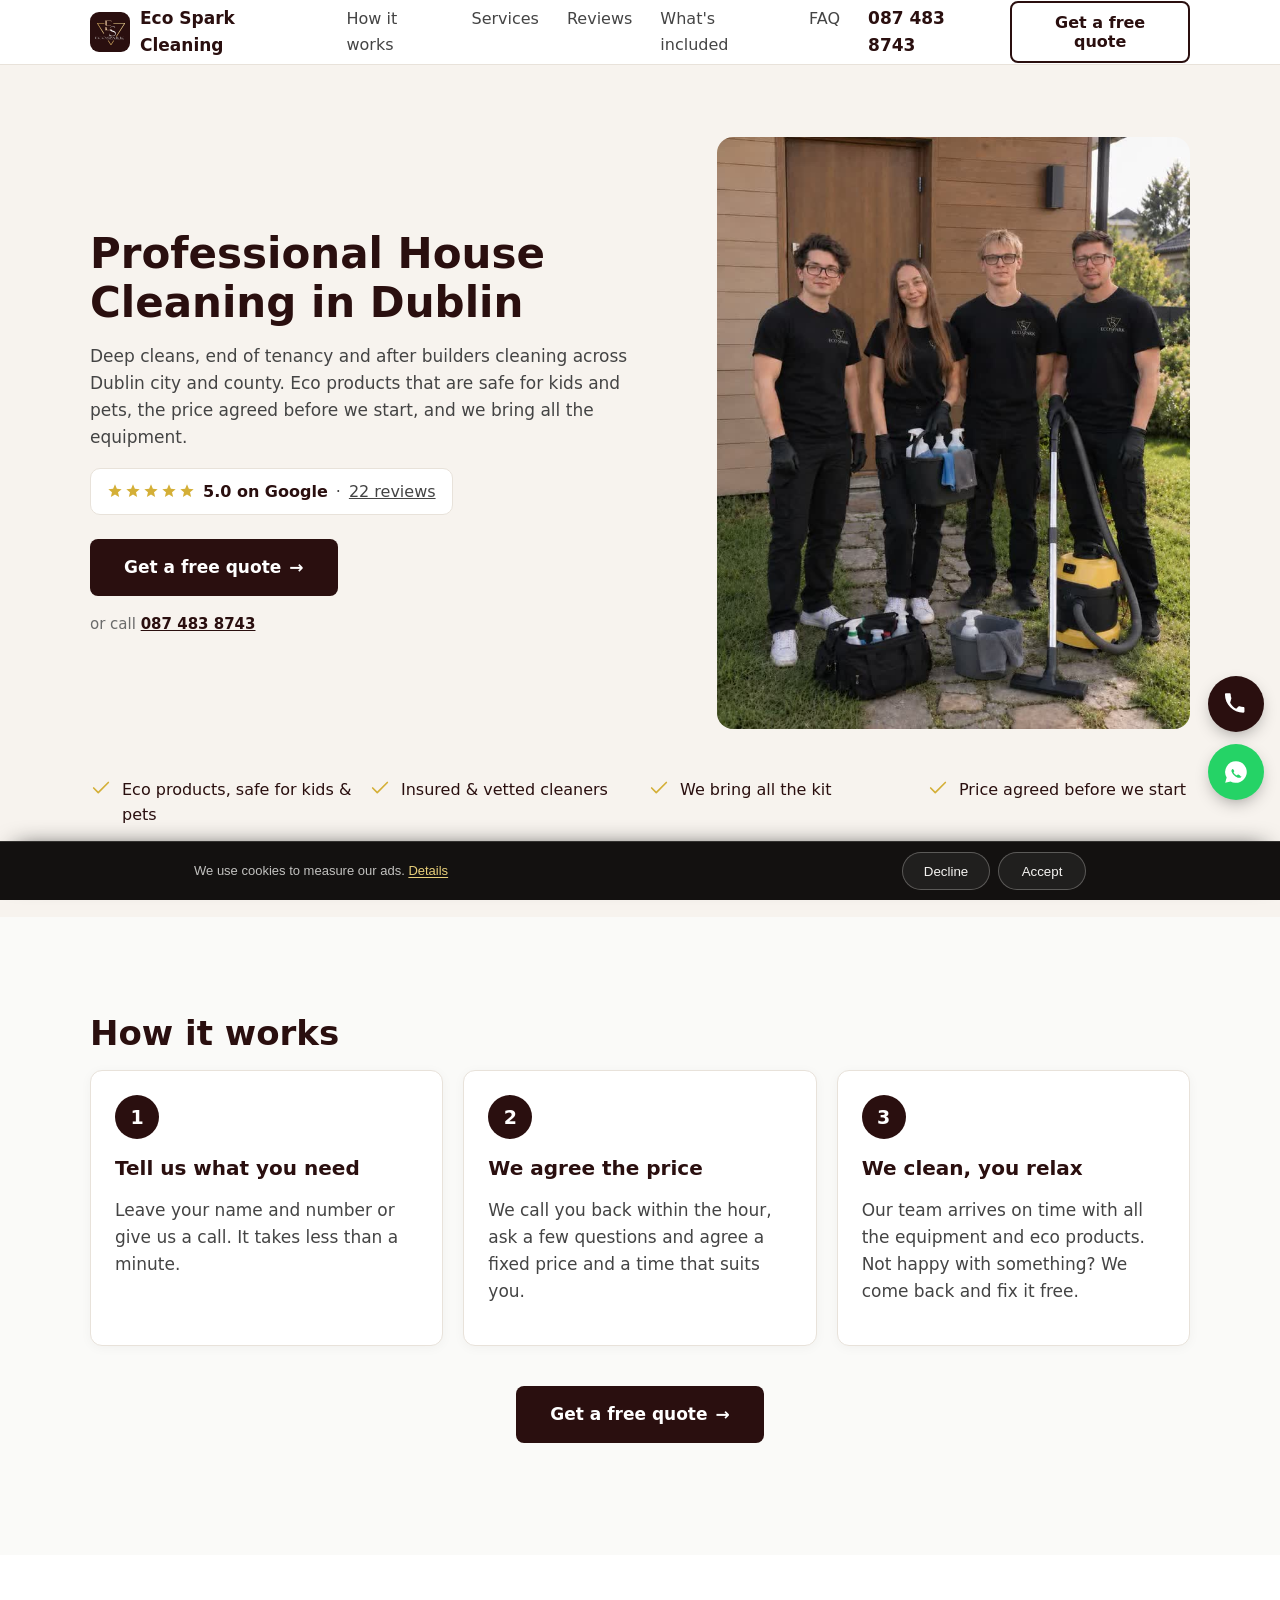
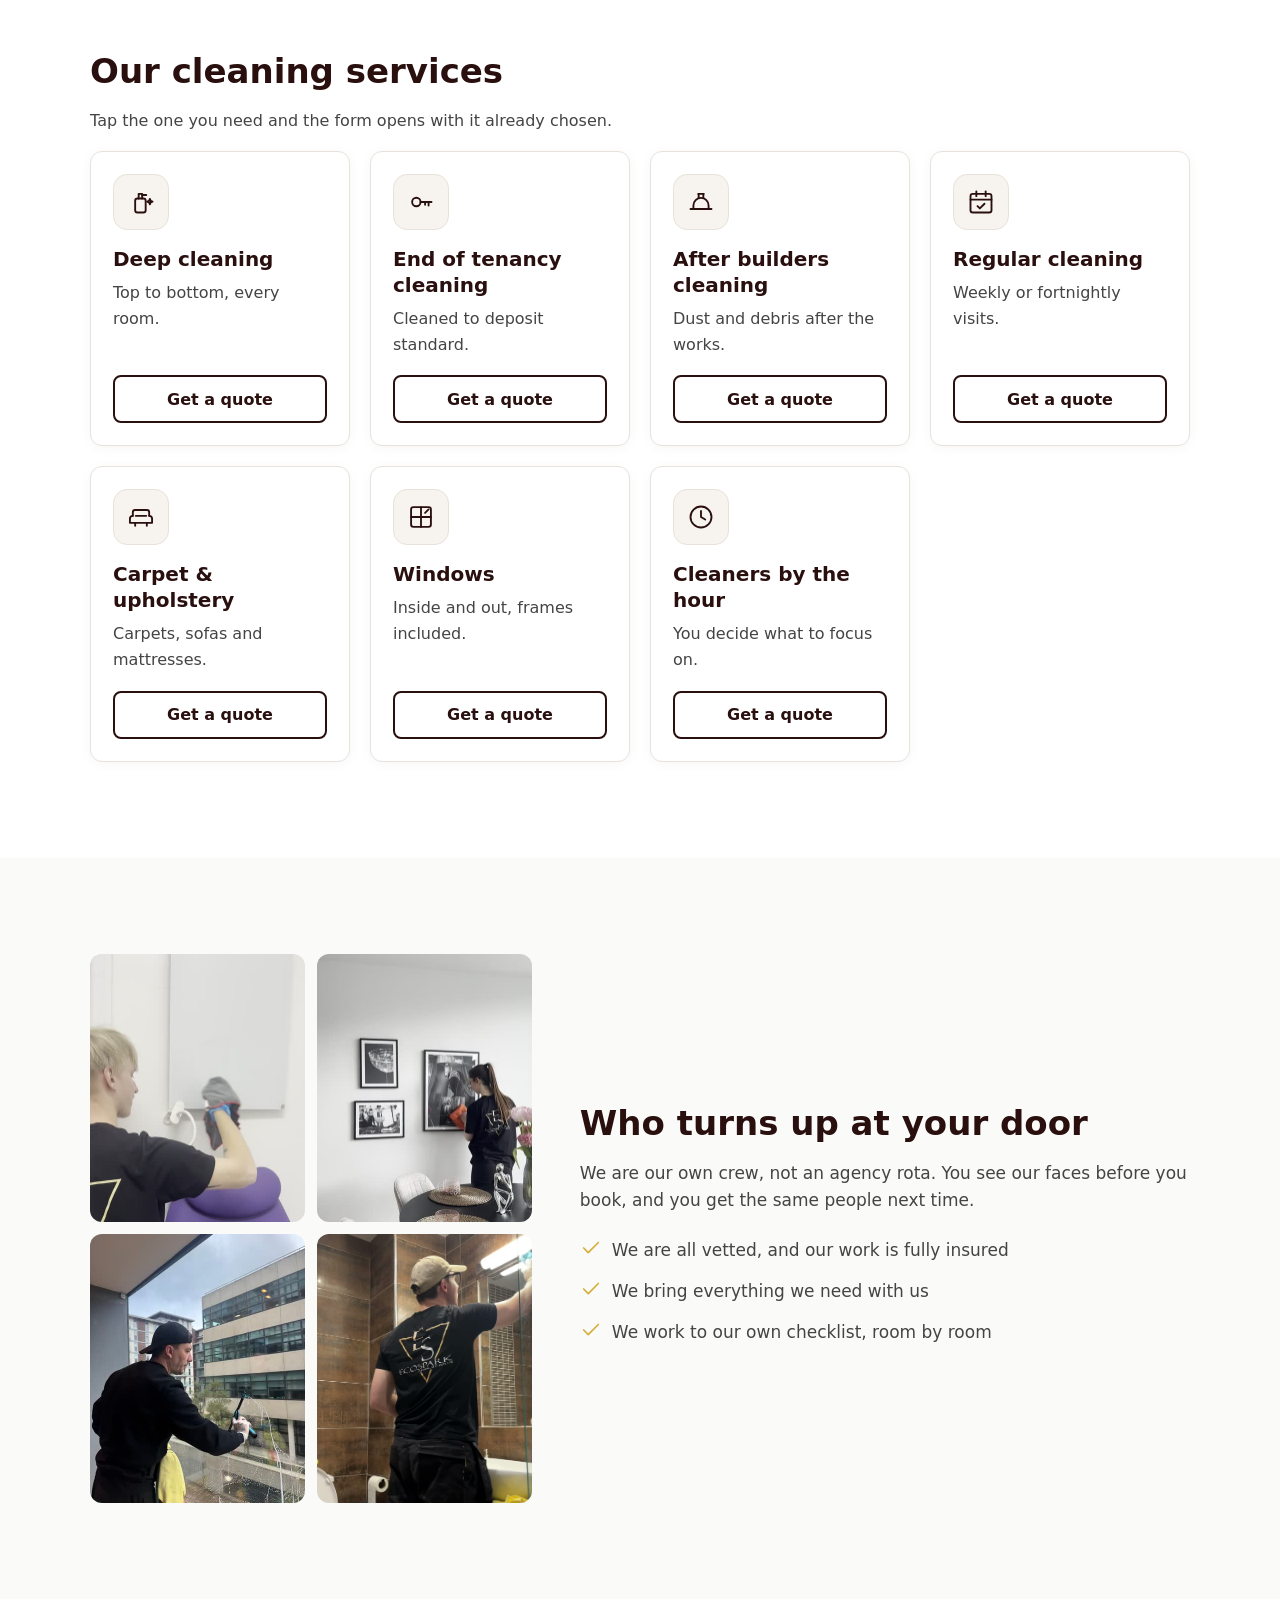
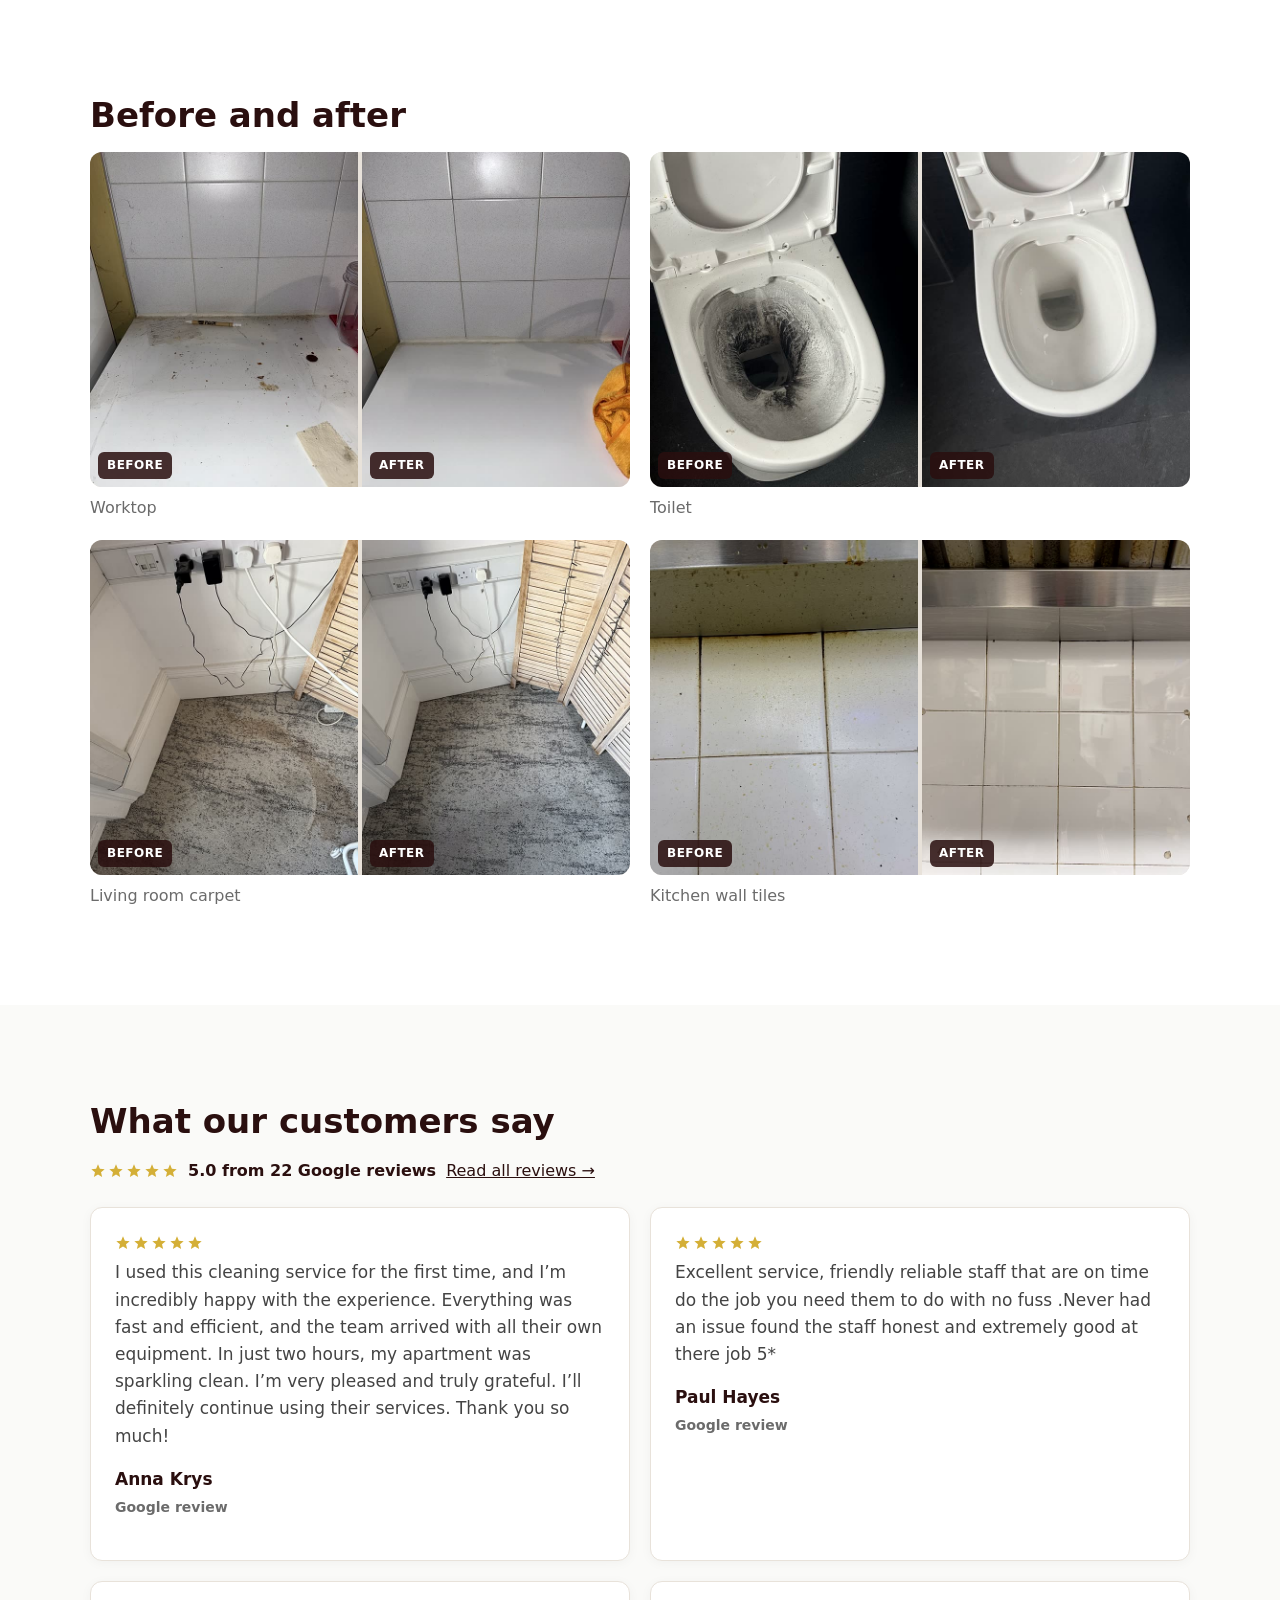
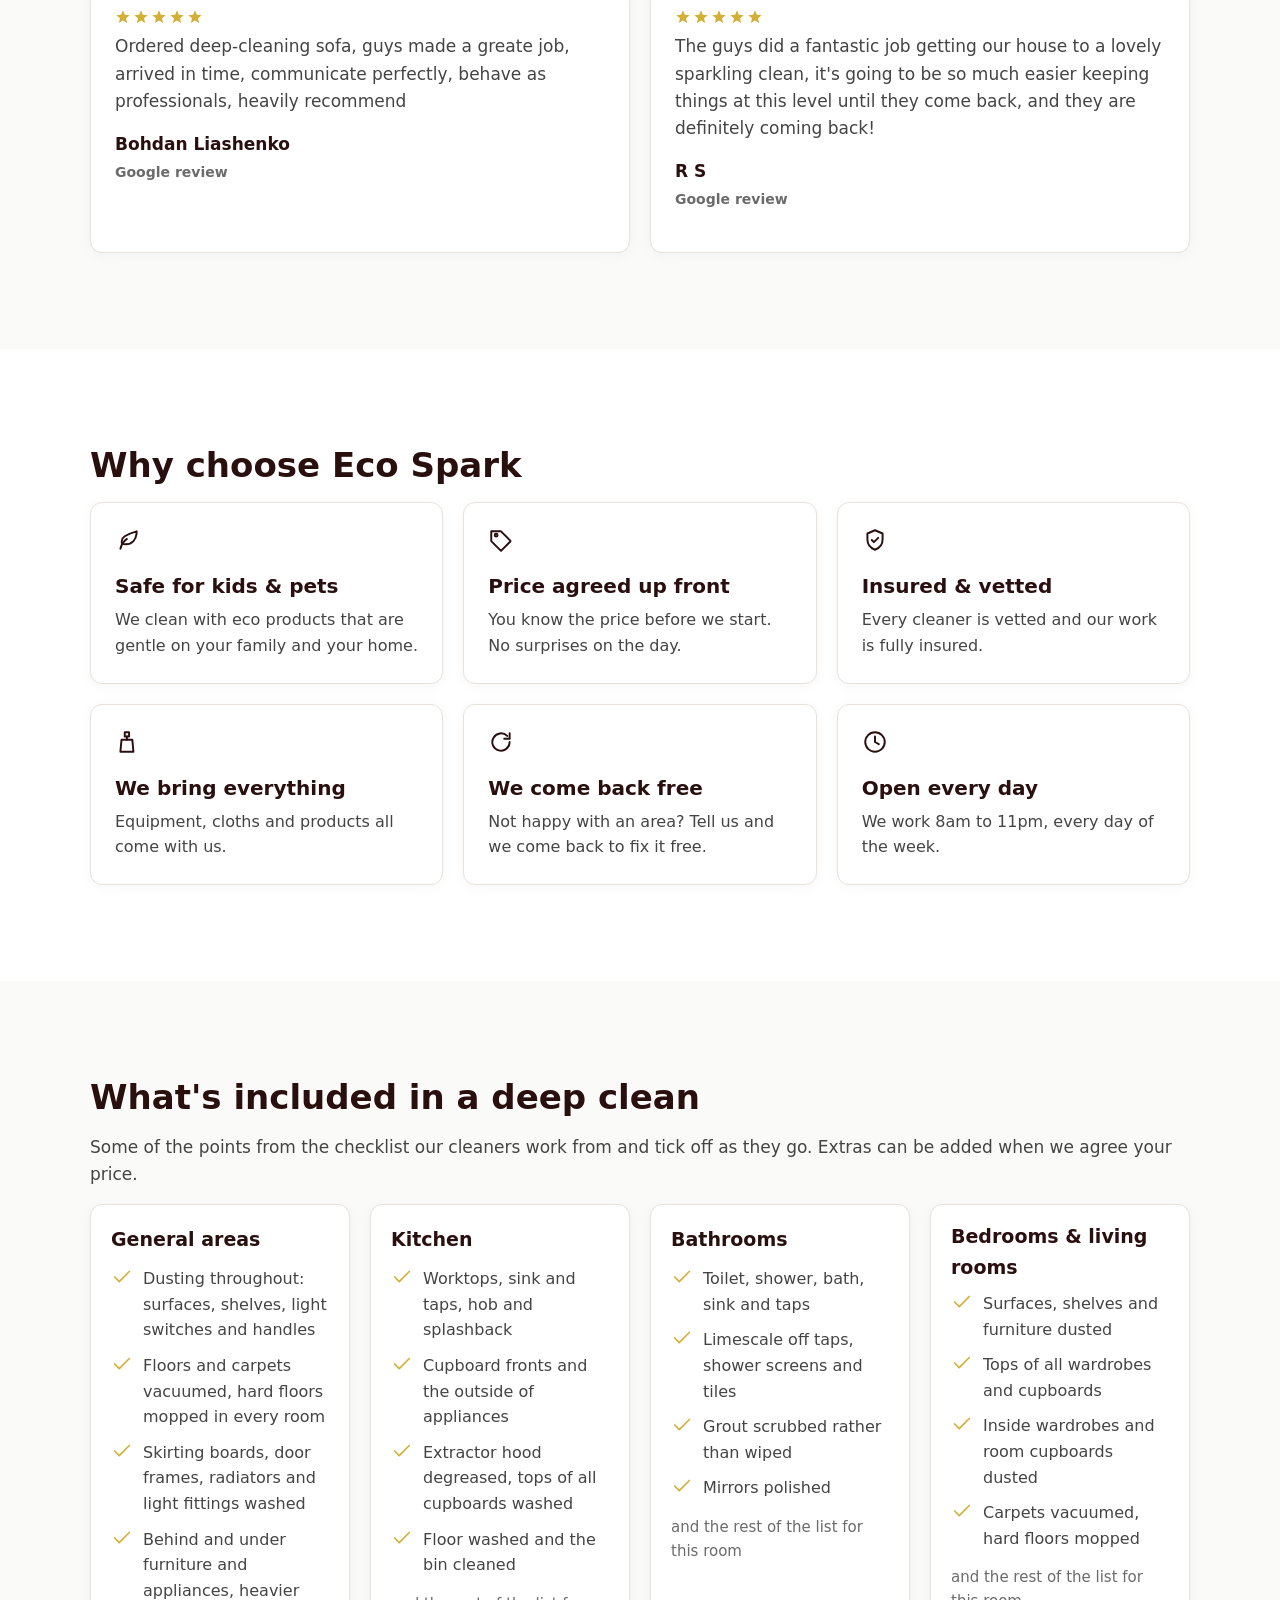
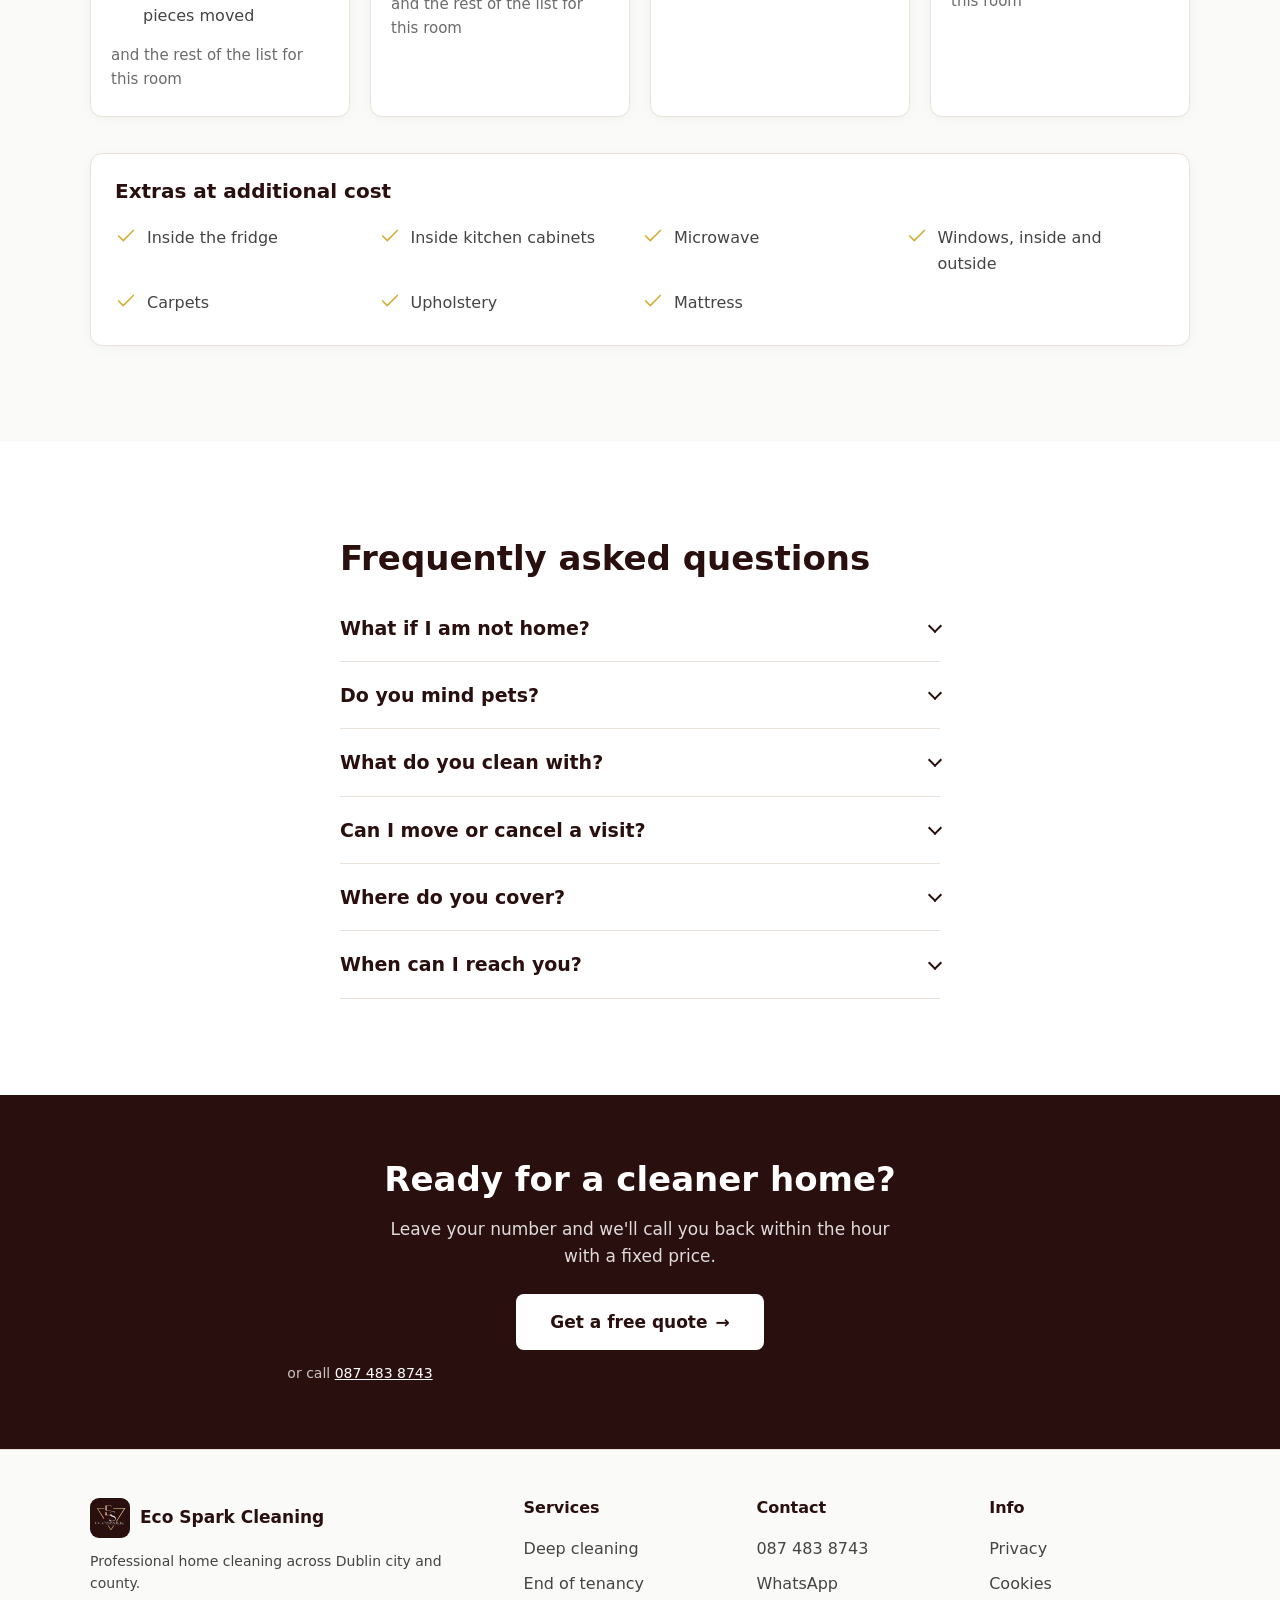
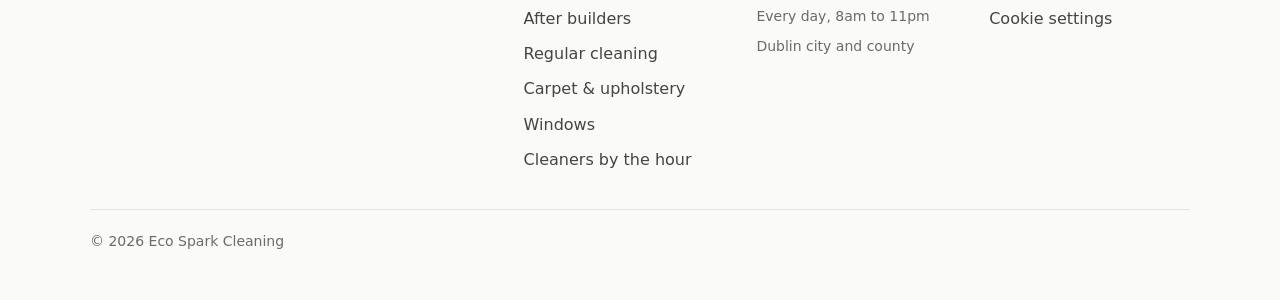
==== commit e5898c87: "Landing: say we, trim the room lists, swap two crew photos" ====
--- a/dublin/index.html
+++ b/dublin/index.html
@@ -13,6 +13,24 @@
      asking it to choose between two versions of one business. Kept out of
      sitemap.xml for the same reason. -->
 <meta name="robots" content="noindex">
+
+<!-- noindex keeps this page out of search; it does not keep it out of a
+     WhatsApp message, and the ad link gets forwarded by hand all the time.
+     Absolute URLs: crawlers do not resolve relative ones, which is how the
+     home page once ended up sharing with no picture at all. -->
+<meta property="og:type" content="website">
+<meta property="og:site_name" content="Eco Spark Cleaning">
+<meta property="og:url" content="https://ecospark.ie/dublin/">
+<meta property="og:locale" content="en_IE">
+<meta property="og:title" content="House Cleaning in Dublin | Eco Spark Cleaning">
+<meta property="og:description" content="Deep cleans, end of tenancy and after builders cleaning across Dublin. Free quote, fixed price agreed before we start.">
+<meta property="og:image" content="https://ecospark.ie/assets/img/og-cover.jpg">
+<meta property="og:image:width" content="1200">
+<meta property="og:image:height" content="630">
+<meta name="twitter:card" content="summary_large_image">
+<meta name="twitter:title" content="House Cleaning in Dublin | Eco Spark Cleaning">
+<meta name="twitter:description" content="Free quote, fixed price agreed before we start. Dublin city and county.">
+<meta name="twitter:image" content="https://ecospark.ie/assets/img/og-cover.jpg">
 
 <link rel="icon" href="../assets/img/favicon.ico" sizes="any">
 <link rel="icon" type="image/png" sizes="32x32" href="../assets/img/favicon-32x32.png">
@@ -39,10 +57,10 @@
     </a>
 
     <nav class="hd__nav" aria-label="Sections">
+      <a href="#how">How it works</a>
       <a href="#services">Services</a>
-      <a href="#how">How it works</a>
+      <a href="#reviews">Reviews</a>
       <a href="#included">What's included</a>
-      <a href="#reviews">Reviews</a>
       <a href="#faq">FAQ</a>
     </nav>
 
@@ -60,17 +78,16 @@
   </div>
 
   <nav class="menu" id="menu" aria-label="Sections">
+    <a href="#how">How it works</a>
     <a href="#services">Services</a>
-    <a href="#how">How it works</a>
+    <a href="#reviews">Reviews</a>
     <a href="#included">What's included</a>
-    <a href="#reviews">Reviews</a>
     <a href="#faq">FAQ</a>
     <a class="btn" href="quote/">Get a free quote</a>
   </nav>
 </header>
 
 <main>
-
   <!-- ============================================================ hero -->
   <section class="hero">
     <div class="wrap">
@@ -79,7 +96,7 @@
           <h1>Professional House Cleaning in Dublin</h1>
 
           <p class="hero__lead">
-            Deep cleans, end of tenancy and after-builders cleaning across
+            Deep cleans, end of tenancy and after builders cleaning across
             Dublin city and county. Eco products that are safe for kids and
             pets, the price agreed before we start, and we bring all the
             equipment.
@@ -103,8 +120,8 @@
         </div>
 
         <div class="hero__photo">
-          <img src="../assets/img/album/photo-1.jpg" alt="A cleaner wiping down kitchen units"
-               width="1000" height="1250" loading="eager" fetchpriority="high" decoding="async">
+          <img src="../assets/img/team-crew.jpg" alt="The Eco Spark team with their equipment outside a Dublin home"
+               width="760" height="942" loading="eager" fetchpriority="high" decoding="async">
         </div>
       </div>
 
@@ -126,6 +143,214 @@
           Price agreed before we start
         </li>
       </ul>
+    </div>
+  </section>
+
+  <!-- ========================================================== how -->
+  <section id="how" class="sec-alt">
+    <div class="wrap">
+      <h2>How it works</h2>
+
+      <div class="grid grid-3">
+        <article class="card">
+          <div class="step__n" aria-hidden="true">1</div>
+          <h3>Tell us what you need</h3>
+          <p>Leave your name and number or give us a call. It takes less than a minute.</p>
+        </article>
+        <article class="card">
+          <div class="step__n" aria-hidden="true">2</div>
+          <h3>We agree the price</h3>
+          <p>We call you back within the hour, ask a few questions and agree a fixed price and a time that suits you.</p>
+        </article>
+        <article class="card">
+          <div class="step__n" aria-hidden="true">3</div>
+          <h3>We clean, you relax</h3>
+          <p>Our team arrives on time with all the equipment and eco products. Not happy with something? We come back and fix it free.</p>
+        </article>
+      </div>
+
+      <p class="center" style="margin-top:32px">
+        <a class="btn" href="quote/">Get a free quote <span aria-hidden="true">&rarr;</span></a>
+      </p>
+    </div>
+  </section>
+
+  <!-- ====================================================== services -->
+  <section id="services" class="svc">
+    <div class="wrap">
+      <h2>Our cleaning services</h2>
+      <p>Tap the one you need and the form opens with it already chosen.</p>
+
+      <!-- Icons, not photographs. Eight photographs of eight different rooms
+           read as eight random pictures rather than as a list of services,
+           and the one thing a service card has to do is let someone find
+           their job at a glance. They are drawn here, inline: no stock
+           library (someone else's cleaners presented as ours), no icon font,
+           no extra request, and nothing to load before the list is usable. -->
+      <div class="grid grid-3">
+        <article class="card">
+          <span class="svc__ico" aria-hidden="true">
+            <svg viewBox="0 0 24 24"><path d="M9 9h5a2 2 0 0 1 2 2v8a2 2 0 0 1-2 2H9a2 2 0 0 1-2-2v-8a2 2 0 0 1 2-2z"/><path d="M10 9V5h3v4"/><path d="M13 6h3.5"/><path d="M19.6 9.4l.7 1.6 1.6.7-1.6.7-.7 1.6-.7-1.6-1.6-.7 1.6-.7z"/></svg>
+          </span>
+          <h3>Deep cleaning</h3>
+          <p>Top to bottom, every room.</p>
+          <a class="btn-outline" href="quote/?service=deep">Get a quote</a>
+        </article>
+
+        <article class="card">
+          <span class="svc__ico" aria-hidden="true">
+            <svg viewBox="0 0 24 24"><circle cx="8" cy="12" r="3.6"/><path d="M11.6 12H21"/><path d="M18.5 12v3"/><path d="M15.5 12v2.4"/></svg>
+          </span>
+          <h3>End of tenancy cleaning</h3>
+          <p>Cleaned to deposit standard.</p>
+          <a class="btn-outline" href="quote/?service=tenancy">Get a quote</a>
+        </article>
+
+        <article class="card">
+          <span class="svc__ico" aria-hidden="true">
+            <svg viewBox="0 0 24 24"><path d="M3 18h18"/><path d="M5.5 18v-3a6.5 6.5 0 0 1 13 0v3"/><path d="M10 5.2V8"/><path d="M14 5.2V8"/><path d="M9.6 5h4.8"/></svg>
+          </span>
+          <h3>After builders cleaning</h3>
+          <p>Dust and debris after the works.</p>
+          <a class="btn-outline" href="quote/?service=builders">Get a quote</a>
+        </article>
+
+        <article class="card">
+          <span class="svc__ico" aria-hidden="true">
+            <svg viewBox="0 0 24 24"><rect x="3" y="5" width="18" height="16" rx="2"/><path d="M3 10h18"/><path d="M8 3v4"/><path d="M16 3v4"/><path d="M9 15.5l2 2 4-4"/></svg>
+          </span>
+          <h3>Regular cleaning</h3>
+          <p>Weekly or fortnightly visits.</p>
+          <a class="btn-outline" href="quote/?service=regular">Get a quote</a>
+        </article>
+
+        <article class="card">
+          <span class="svc__ico" aria-hidden="true">
+            <svg viewBox="0 0 24 24"><path d="M5 11V8a2 2 0 0 1 2-2h10a2 2 0 0 1 2 2v3"/><path d="M5 11a2.5 2.5 0 0 0-2.5 2.5V17h19v-3.5A2.5 2.5 0 0 0 19 11"/><path d="M7 17v2.5"/><path d="M17 17v2.5"/><path d="M7.5 11h9"/></svg>
+          </span>
+          <h3>Carpet &amp; upholstery</h3>
+          <p>Carpets, sofas and mattresses.</p>
+          <a class="btn-outline" href="quote/?service=carpet">Get a quote</a>
+        </article>
+
+        <article class="card">
+          <span class="svc__ico" aria-hidden="true">
+            <svg viewBox="0 0 24 24"><rect x="3.5" y="3.5" width="17" height="17" rx="2"/><path d="M12 3.5v17"/><path d="M3.5 12h17"/><path d="M15.5 8.5l3-3"/></svg>
+          </span>
+          <h3>Windows</h3>
+          <p>Inside and out, frames included.</p>
+          <a class="btn-outline" href="quote/?service=windows">Get a quote</a>
+        </article>
+
+        <article class="card">
+          <span class="svc__ico" aria-hidden="true">
+            <svg viewBox="0 0 24 24"><circle cx="12" cy="12" r="9"/><path d="M12 6.8V12l3.6 2.1"/></svg>
+          </span>
+          <h3>Cleaners by the hour</h3>
+          <p>You decide what to focus on.</p>
+          <a class="btn-outline" href="quote/?service=hourly">Get a quote</a>
+        </article>
+      </div>
+    </div>
+  </section>
+
+  <!-- ========================================================== crew
+       People, in one place and as a series. The service cards lost their
+       photographs because eight unrelated rooms read as clutter; that is an
+       argument against photographs scattered one per card, not against
+       showing the people who turn up. Four frames of the same crew, same
+       size, same crop, say what a stock smile cannot. All from our own jobs. -->
+  <section class="crew sec-alt">
+    <div class="wrap">
+      <div class="crew__grid">
+        <div class="crew__pics">
+          <img src="../assets/img/crew-panel.jpg" alt="An Eco Spark cleaner wiping down a wall panel" width="430" height="538" loading="lazy" decoding="async">
+          <img src="../assets/img/crew-wall.jpg" alt="An Eco Spark cleaner dusting picture frames in a living room" width="430" height="538" loading="lazy" decoding="async">
+          <img src="../assets/img/crew-window.jpg" alt="An Eco Spark cleaner washing a floor-to-ceiling window in a Dublin apartment" width="430" height="538" loading="lazy" decoding="async">
+          <img src="../assets/img/album/photo-9.jpg" alt="An Eco Spark cleaner polishing a bathroom mirror" width="1000" height="1250" loading="lazy" decoding="async">
+        </div>
+
+        <div>
+          <h2>Who turns up at your door</h2>
+          <p>
+            We are our own crew, not an agency rota. You see our faces before
+            you book, and you get the same people next time.
+          </p>
+          <ul class="ticks ticks--plain">
+            <li><svg class="ico ico-gold" viewBox="0 0 24 24" aria-hidden="true"><path d="M20 6 9 17l-5-5"/></svg> We are all vetted, and our work is fully insured</li>
+            <li><svg class="ico ico-gold" viewBox="0 0 24 24" aria-hidden="true"><path d="M20 6 9 17l-5-5"/></svg> We bring everything we need with us</li>
+            <li><svg class="ico ico-gold" viewBox="0 0 24 24" aria-hidden="true"><path d="M20 6 9 17l-5-5"/></svg> We work to our own checklist, room by room</li>
+          </ul>
+        </div>
+      </div>
+    </div>
+  </section>
+
+  <!-- ================================================== before/after
+       Real jobs, photographed by the cleaners. Both halves of a pair get
+       exactly the same correction: different treatment inside one pair reads
+       as a swap rather than as a clean. -->
+  <section class="ba">
+    <div class="wrap">
+      <h2>Before and after</h2>
+
+      <div class="grid grid-2">
+        <figure>
+          <div class="ba__pair">
+            <span class="ba__shot">
+              <img src="../assets/img/results/pair-4-before.jpg" alt="Kitchen worktop before cleaning" width="560" height="700" loading="lazy" decoding="async">
+              <span>BEFORE</span>
+            </span>
+            <span class="ba__shot">
+              <img src="../assets/img/results/pair-4-after.jpg" alt="The same kitchen worktop after cleaning" width="560" height="700" loading="lazy" decoding="async">
+              <span>AFTER</span>
+            </span>
+          </div>
+          <figcaption>Worktop</figcaption>
+        </figure>
+
+        <figure>
+          <div class="ba__pair">
+            <span class="ba__shot">
+              <img src="../assets/img/results/pair-7-before.jpg" alt="Toilet before cleaning" width="560" height="700" loading="lazy" decoding="async">
+              <span>BEFORE</span>
+            </span>
+            <span class="ba__shot">
+              <img src="../assets/img/results/pair-7-after.jpg" alt="The same toilet after cleaning" width="560" height="700" loading="lazy" decoding="async">
+              <span>AFTER</span>
+            </span>
+          </div>
+          <figcaption>Toilet</figcaption>
+        </figure>
+
+        <figure>
+          <div class="ba__pair">
+            <span class="ba__shot">
+              <img src="../assets/img/results/pair-2-before.jpg" alt="Living room carpet before cleaning" width="560" height="700" loading="lazy" decoding="async">
+              <span>BEFORE</span>
+            </span>
+            <span class="ba__shot">
+              <img src="../assets/img/results/pair-2-after.jpg" alt="The same living room carpet after cleaning" width="560" height="700" loading="lazy" decoding="async">
+              <span>AFTER</span>
+            </span>
+          </div>
+          <figcaption>Living room carpet</figcaption>
+        </figure>
+
+        <figure>
+          <div class="ba__pair">
+            <span class="ba__shot">
+              <img src="../assets/img/results/pair-9-before.jpg" alt="Kitchen wall tiles before cleaning" width="560" height="700" loading="lazy" decoding="async">
+              <span>BEFORE</span>
+            </span>
+            <span class="ba__shot">
+              <img src="../assets/img/results/pair-9-after.jpg" alt="The same kitchen wall tiles after cleaning" width="560" height="700" loading="lazy" decoding="async">
+              <span>AFTER</span>
+            </span>
+          </div>
+          <figcaption>Kitchen wall tiles</figcaption>
+        </figure>
+      </div>
     </div>
   </section>
 
@@ -135,7 +360,7 @@
        lie and a misleading commercial practice. -->
   <section id="reviews" class="sec-alt">
     <div class="wrap">
-      <h2>What Dublin customers say</h2>
+      <h2>What our customers say</h2>
 
       <p class="rev-head">
         <span class="stars" aria-hidden="true">
@@ -201,32 +426,43 @@
     </div>
   </section>
 
-  <!-- ========================================================== how -->
-  <section id="how">
-    <div class="wrap">
-      <h2>How it works</h2>
-
-      <div class="grid grid-3">
-        <article class="card">
-          <div class="step__n" aria-hidden="true">1</div>
-          <h3>Tell us what you need</h3>
-          <p>Leave your name and number or give us a call. It takes less than a minute.</p>
-        </article>
-        <article class="card">
-          <div class="step__n" aria-hidden="true">2</div>
-          <h3>We agree the price</h3>
-          <p>We call you back within the hour, ask a few questions and agree a fixed price and a time that suits you.</p>
-        </article>
-        <article class="card">
-          <div class="step__n" aria-hidden="true">3</div>
-          <h3>We clean, you relax</h3>
-          <p>Our team arrives on time with all the equipment and eco products. Not happy with something? We come back and fix it free.</p>
-        </article>
-      </div>
-
-      <p class="center" style="margin-top:32px">
-        <a class="btn" href="quote/">Get a free quote <span aria-hidden="true">&rarr;</span></a>
-      </p>
+  <!-- =========================================================== why -->
+  <section class="why">
+    <div class="wrap">
+      <h2>Why choose Eco Spark</h2>
+
+      <ul class="grid" style="padding:0;margin:0">
+        <li class="card">
+          <svg class="ico" viewBox="0 0 24 24" aria-hidden="true"><path d="M20 4c0 8-4.5 12-10 12-2 0-3.5-.6-3.5-.6S5 11 9 8.5 20 4 20 4z"/><path d="M5 20c1-4 3-7 6-9"/></svg>
+          <h3>Safe for kids &amp; pets</h3>
+          <p>We clean with eco products that are gentle on your family and your home.</p>
+        </li>
+        <li class="card">
+          <svg class="ico" viewBox="0 0 24 24" aria-hidden="true"><path d="M20.6 13.4 12 22l-9-9V4h9l8.6 8.6a1.4 1.4 0 0 1 0 .8z"/><circle cx="7.5" cy="7.5" r="1.3"/></svg>
+          <h3>Price agreed up front</h3>
+          <p>You know the price before we start. No surprises on the day.</p>
+        </li>
+        <li class="card">
+          <svg class="ico" viewBox="0 0 24 24" aria-hidden="true"><path d="M12 3l7 3v5.5c0 4.2-2.9 7.9-7 9.5-4.1-1.6-7-5.3-7-9.5V6z"/><path d="M9 12l2 2 4-4"/></svg>
+          <h3>Insured &amp; vetted</h3>
+          <p>Every cleaner is vetted and our work is fully insured.</p>
+        </li>
+        <li class="card">
+          <svg class="ico" viewBox="0 0 24 24" aria-hidden="true"><path d="M9 3h4v4H9z"/><path d="M11 7v3"/><path d="M6 10h10l1 11H5z"/></svg>
+          <h3>We bring everything</h3>
+          <p>Equipment, cloths and products all come with us.</p>
+        </li>
+        <li class="card">
+          <svg class="ico" viewBox="0 0 24 24" aria-hidden="true"><path d="M20 12a8 8 0 1 1-2.3-5.6"/><path d="M20 4v5h-5"/></svg>
+          <h3>We come back free</h3>
+          <p>Not happy with an area? Tell us and we come back to fix it free.</p>
+        </li>
+        <li class="card">
+          <svg class="ico" viewBox="0 0 24 24" aria-hidden="true"><circle cx="12" cy="12" r="9"/><path d="M12 7v5l3.5 2"/></svg>
+          <h3>Open every day</h3>
+          <p>We work 8am to 11pm, every day of the week.</p>
+        </li>
+      </ul>
     </div>
   </section>
 
@@ -237,7 +473,8 @@
   <section id="included" class="sec-alt inc">
     <div class="wrap">
       <h2>What's included in a deep clean</h2>
-      <p>Every room, top to bottom. Extras can be added when we agree your price.</p>
+      <p>Some of the points from the checklist our cleaners work from and tick
+         off as they go. Extras can be added when we agree your price.</p>
 
       <div class="grid">
         <details open>
@@ -245,11 +482,9 @@
           <ul class="ticks">
             <li><svg class="ico ico-gold" viewBox="0 0 24 24" aria-hidden="true"><path d="M20 6 9 17l-5-5"/></svg> Dusting throughout: surfaces, shelves, light switches and handles</li>
             <li><svg class="ico ico-gold" viewBox="0 0 24 24" aria-hidden="true"><path d="M20 6 9 17l-5-5"/></svg> Floors and carpets vacuumed, hard floors mopped in every room</li>
-            <li><svg class="ico ico-gold" viewBox="0 0 24 24" aria-hidden="true"><path d="M20 6 9 17l-5-5"/></svg> Skirting boards, door frames, radiators, vents and light fittings washed</li>
+            <li><svg class="ico ico-gold" viewBox="0 0 24 24" aria-hidden="true"><path d="M20 6 9 17l-5-5"/></svg> Skirting boards, door frames, radiators and light fittings washed</li>
             <li><svg class="ico ico-gold" viewBox="0 0 24 24" aria-hidden="true"><path d="M20 6 9 17l-5-5"/></svg> Behind and under furniture and appliances, heavier pieces moved</li>
-            <li><svg class="ico ico-gold" viewBox="0 0 24 24" aria-hidden="true"><path d="M20 6 9 17l-5-5"/></svg> Window sills and the room-facing side of window frames</li>
-            <li><svg class="ico ico-gold" viewBox="0 0 24 24" aria-hidden="true"><path d="M20 6 9 17l-5-5"/></svg> Switches, sockets, handles and other touch points disinfected</li>
-            <li><svg class="ico ico-gold" viewBox="0 0 24 24" aria-hidden="true"><path d="M20 6 9 17l-5-5"/></svg> Bins emptied and re-lined, general tidy as we go</li>
+            <li class="more">and the rest of the list for this room</li>
           </ul>
         </details>
 
@@ -258,9 +493,9 @@
           <ul class="ticks">
             <li><svg class="ico ico-gold" viewBox="0 0 24 24" aria-hidden="true"><path d="M20 6 9 17l-5-5"/></svg> Worktops, sink and taps, hob and splashback</li>
             <li><svg class="ico ico-gold" viewBox="0 0 24 24" aria-hidden="true"><path d="M20 6 9 17l-5-5"/></svg> Cupboard fronts and the outside of appliances</li>
-            <li><svg class="ico ico-gold" viewBox="0 0 24 24" aria-hidden="true"><path d="M20 6 9 17l-5-5"/></svg> Extractor and splashback degreased</li>
-            <li><svg class="ico ico-gold" viewBox="0 0 24 24" aria-hidden="true"><path d="M20 6 9 17l-5-5"/></svg> Tops of all cupboards, kitchen included</li>
+            <li><svg class="ico ico-gold" viewBox="0 0 24 24" aria-hidden="true"><path d="M20 6 9 17l-5-5"/></svg> Extractor hood degreased, tops of all cupboards washed</li>
             <li><svg class="ico ico-gold" viewBox="0 0 24 24" aria-hidden="true"><path d="M20 6 9 17l-5-5"/></svg> Floor washed and the bin cleaned</li>
+            <li class="more">and the rest of the list for this room</li>
           </ul>
         </details>
 
@@ -271,6 +506,7 @@
             <li><svg class="ico ico-gold" viewBox="0 0 24 24" aria-hidden="true"><path d="M20 6 9 17l-5-5"/></svg> Limescale off taps, shower screens and tiles</li>
             <li><svg class="ico ico-gold" viewBox="0 0 24 24" aria-hidden="true"><path d="M20 6 9 17l-5-5"/></svg> Grout scrubbed rather than wiped</li>
             <li><svg class="ico ico-gold" viewBox="0 0 24 24" aria-hidden="true"><path d="M20 6 9 17l-5-5"/></svg> Mirrors polished</li>
+            <li class="more">and the rest of the list for this room</li>
           </ul>
         </details>
 
@@ -281,6 +517,7 @@
             <li><svg class="ico ico-gold" viewBox="0 0 24 24" aria-hidden="true"><path d="M20 6 9 17l-5-5"/></svg> Tops of all wardrobes and cupboards</li>
             <li><svg class="ico ico-gold" viewBox="0 0 24 24" aria-hidden="true"><path d="M20 6 9 17l-5-5"/></svg> Inside wardrobes and room cupboards dusted</li>
             <li><svg class="ico ico-gold" viewBox="0 0 24 24" aria-hidden="true"><path d="M20 6 9 17l-5-5"/></svg> Carpets vacuumed, hard floors mopped</li>
+            <li class="more">and the rest of the list for this room</li>
           </ul>
         </details>
       </div>
@@ -288,7 +525,6 @@
       <div class="card extras">
         <h3>Extras at additional cost</h3>
         <ul class="ticks" style="padding:0">
-          <li><svg class="ico ico-gold" viewBox="0 0 24 24" aria-hidden="true"><path d="M20 6 9 17l-5-5"/></svg> Inside the oven</li>
           <li><svg class="ico ico-gold" viewBox="0 0 24 24" aria-hidden="true"><path d="M20 6 9 17l-5-5"/></svg> Inside the fridge</li>
           <li><svg class="ico ico-gold" viewBox="0 0 24 24" aria-hidden="true"><path d="M20 6 9 17l-5-5"/></svg> Inside kitchen cabinets</li>
           <li><svg class="ico ico-gold" viewBox="0 0 24 24" aria-hidden="true"><path d="M20 6 9 17l-5-5"/></svg> Microwave</li>
@@ -301,184 +537,11 @@
     </div>
   </section>
 
-  <!-- ====================================================== services -->
-  <section id="services" class="svc">
-    <div class="wrap">
-      <h2>Our cleaning services</h2>
-
-      <div class="grid grid-3">
-        <article class="card">
-          <img src="../assets/img/album/photo-5.jpg" alt="Steam cleaning a hob and the splashback behind it" width="1000" height="1250" loading="lazy" decoding="async">
-          <h3>Deep cleaning</h3>
-          <p>A thorough top-to-bottom clean of every room.</p>
-          <a class="btn-outline" href="quote/?service=deep">Get a quote</a>
-        </article>
-
-        <article class="card">
-          <img src="../assets/img/album/photo-2.jpg" alt="Dusting a framed print in a cleared room" width="1000" height="1250" loading="lazy" decoding="async">
-          <h3>End of tenancy cleaning</h3>
-          <p>Get the place ready for the landlord, the agent or the next tenant.</p>
-          <a class="btn-outline" href="quote/?service=tenancy">Get a quote</a>
-        </article>
-
-        <article class="card">
-          <img src="../assets/img/album/photo-12.jpg" alt="A kitchen handed back at the end of the job" width="1000" height="1250" loading="lazy" decoding="async">
-          <h3>After builders cleaning</h3>
-          <p>Dust and debris removed after renovation or building work.</p>
-          <a class="btn-outline" href="quote/?service=builders">Get a quote</a>
-        </article>
-
-        <article class="card">
-          <img src="../assets/img/album/photo-7.jpg" alt="Wiping down a dining table at the end of a clean" width="1000" height="1250" loading="lazy" decoding="async">
-          <h3>Regular cleaning</h3>
-          <p>Weekly or fortnightly cleans to keep your home in shape.</p>
-          <a class="btn-outline" href="quote/?service=regular">Get a quote</a>
-        </article>
-
-        <article class="card">
-          <img src="../assets/img/album/photo-10.jpg" alt="Hot water extraction on an upholstered headboard" width="1000" height="1250" loading="lazy" decoding="async">
-          <h3>Carpet &amp; upholstery</h3>
-          <p>Hot water extraction for carpets, sofas and mattresses.</p>
-          <a class="btn-outline" href="quote/?service=carpet">Get a quote</a>
-        </article>
-
-        <article class="card">
-          <img src="../assets/img/results/pair-1-after.jpg" alt="An oven cleaned inside at the end of the job" width="560" height="700" loading="lazy" decoding="async">
-          <h3>Oven &amp; kitchen</h3>
-          <p>Ovens, hobs, extractors and cabinets degreased.</p>
-          <a class="btn-outline" href="quote/?service=kitchen">Get a quote</a>
-        </article>
-
-        <article class="card">
-          <img src="../assets/img/album/photo-3.jpg" alt="Washing the outside of a floor-to-ceiling window" width="1000" height="1250" loading="lazy" decoding="async">
-          <h3>Windows</h3>
-          <p>Windows cleaned inside and out.</p>
-          <a class="btn-outline" href="quote/?service=windows">Get a quote</a>
-        </article>
-
-        <article class="card">
-          <img src="../assets/img/album/photo-8.jpg" alt="Eco Spark bottles and microfibre cloths ready for a job" width="1000" height="1250" loading="lazy" decoding="async">
-          <h3>Cleaners by the hour</h3>
-          <p>Book a cleaner by the hour and tell them what to focus on.</p>
-          <a class="btn-outline" href="quote/?service=hourly">Get a quote</a>
-        </article>
-      </div>
-    </div>
-  </section>
-
-  <!-- =========================================================== why -->
-  <section class="sec-alt why">
-    <div class="wrap">
-      <h2>Why choose Eco Spark</h2>
-
-      <ul class="grid" style="padding:0;margin:0">
-        <li class="card">
-          <svg class="ico" viewBox="0 0 24 24" aria-hidden="true"><path d="M20 4c0 8-4.5 12-10 12-2 0-3.5-.6-3.5-.6S5 11 9 8.5 20 4 20 4z"/><path d="M5 20c1-4 3-7 6-9"/></svg>
-          <h3>Safe for kids &amp; pets</h3>
-          <p>We clean with eco products that are gentle on your family and your home.</p>
-        </li>
-        <li class="card">
-          <svg class="ico" viewBox="0 0 24 24" aria-hidden="true"><path d="M20.6 13.4 12 22l-9-9V4h9l8.6 8.6a1.4 1.4 0 0 1 0 .8z"/><circle cx="7.5" cy="7.5" r="1.3"/></svg>
-          <h3>Price agreed up front</h3>
-          <p>You know the price before we start. No surprises on the day.</p>
-        </li>
-        <li class="card">
-          <svg class="ico" viewBox="0 0 24 24" aria-hidden="true"><path d="M12 3l7 3v5.5c0 4.2-2.9 7.9-7 9.5-4.1-1.6-7-5.3-7-9.5V6z"/><path d="M9 12l2 2 4-4"/></svg>
-          <h3>Insured &amp; vetted</h3>
-          <p>Every cleaner is vetted and our work is fully insured.</p>
-        </li>
-        <li class="card">
-          <svg class="ico" viewBox="0 0 24 24" aria-hidden="true"><path d="M9 3h4v4H9z"/><path d="M11 7v3"/><path d="M6 10h10l1 11H5z"/></svg>
-          <h3>We bring everything</h3>
-          <p>Equipment, cloths and products - you don't need to buy a thing.</p>
-        </li>
-        <li class="card">
-          <svg class="ico" viewBox="0 0 24 24" aria-hidden="true"><path d="M20 12a8 8 0 1 1-2.3-5.6"/><path d="M20 4v5h-5"/></svg>
-          <h3>Re-clean guarantee</h3>
-          <p>Not happy with an area? Tell us and we come back to fix it free.</p>
-        </li>
-        <li class="card">
-          <svg class="ico" viewBox="0 0 24 24" aria-hidden="true"><circle cx="12" cy="12" r="9"/><path d="M12 7v5l3.5 2"/></svg>
-          <h3>Open every day</h3>
-          <p>We work 8am to 11pm, every day of the week.</p>
-        </li>
-      </ul>
-    </div>
-  </section>
-
-  <!-- ================================================== before/after
-       Real jobs, photographed by the cleaners. Both halves of a pair get
-       exactly the same correction: different treatment inside one pair reads
-       as a swap rather than as a clean. -->
-  <section class="ba">
-    <div class="wrap">
-      <h2>The difference you can see</h2>
-
-      <div class="grid grid-2">
-        <figure>
-          <div class="ba__pair">
-            <span class="ba__shot">
-              <img src="../assets/img/results/pair-4-before.jpg" alt="Kitchen worktop before cleaning" width="560" height="700" loading="lazy" decoding="async">
-              <span>BEFORE</span>
-            </span>
-            <span class="ba__shot">
-              <img src="../assets/img/results/pair-4-after.jpg" alt="The same kitchen worktop after cleaning" width="560" height="700" loading="lazy" decoding="async">
-              <span>AFTER</span>
-            </span>
-          </div>
-          <figcaption>Worktop</figcaption>
-        </figure>
-
-        <figure>
-          <div class="ba__pair">
-            <span class="ba__shot">
-              <img src="../assets/img/results/pair-7-before.jpg" alt="Toilet before cleaning" width="560" height="700" loading="lazy" decoding="async">
-              <span>BEFORE</span>
-            </span>
-            <span class="ba__shot">
-              <img src="../assets/img/results/pair-7-after.jpg" alt="The same toilet after cleaning" width="560" height="700" loading="lazy" decoding="async">
-              <span>AFTER</span>
-            </span>
-          </div>
-          <figcaption>Toilet</figcaption>
-        </figure>
-
-        <figure>
-          <div class="ba__pair">
-            <span class="ba__shot">
-              <img src="../assets/img/results/pair-2-before.jpg" alt="Living room carpet before cleaning" width="560" height="700" loading="lazy" decoding="async">
-              <span>BEFORE</span>
-            </span>
-            <span class="ba__shot">
-              <img src="../assets/img/results/pair-2-after.jpg" alt="The same living room carpet after cleaning" width="560" height="700" loading="lazy" decoding="async">
-              <span>AFTER</span>
-            </span>
-          </div>
-          <figcaption>Living room carpet</figcaption>
-        </figure>
-
-        <figure>
-          <div class="ba__pair">
-            <span class="ba__shot">
-              <img src="../assets/img/results/pair-9-before.jpg" alt="Kitchen floor before cleaning" width="560" height="700" loading="lazy" decoding="async">
-              <span>BEFORE</span>
-            </span>
-            <span class="ba__shot">
-              <img src="../assets/img/results/pair-9-after.jpg" alt="The same kitchen floor after cleaning" width="560" height="700" loading="lazy" decoding="async">
-              <span>AFTER</span>
-            </span>
-          </div>
-          <figcaption>Kitchen floor</figcaption>
-        </figure>
-      </div>
-    </div>
-  </section>
-
   <!-- =========================================================== faq
        The five questions from the home page, word for word. There is no
        sixth there, and inventing one on a page that promises specific work
        would be inventing an answer as well. -->
-  <section id="faq" class="sec-alt faq">
+  <section id="faq" class="faq">
     <div class="wrap narrow">
       <h2>Frequently asked questions</h2>
 
@@ -492,7 +555,7 @@
       </details>
       <details>
         <summary>What do you clean with?</summary>
-        <p>Eco-certified products, safe around children and pets, and we bring everything with us. If you would rather we used something of your own, leave it out and we will.</p>
+        <p>Certified eco products, safe around children and pets, and we bring everything with us. If you would rather we used something of your own, leave it out and we will.</p>
       </details>
       <details>
         <summary>Can I move or cancel a visit?</summary>
@@ -540,7 +603,6 @@
           <li><a href="quote/?service=builders">After builders</a></li>
           <li><a href="quote/?service=regular">Regular cleaning</a></li>
           <li><a href="quote/?service=carpet">Carpet &amp; upholstery</a></li>
-          <li><a href="quote/?service=kitchen">Oven &amp; kitchen</a></li>
           <li><a href="quote/?service=windows">Windows</a></li>
           <li><a href="quote/?service=hourly">Cleaners by the hour</a></li>
         </ul>
--- a/dublin/landing.css
+++ b/dublin/landing.css
@@ -174,8 +174,11 @@
 .hero__or{ margin:12px 0 0; font-size:15px; color:var(--muted); }
 .hero__or a{ color:var(--ink); font-weight:600; }
 
+/* 4:5 at every width, not 4:3 on a phone: the hero shot is the crew standing
+   with their kit, and a wider crop takes the top of their heads off and the
+   bags off the bottom - the two things the photo is there to show. */
 .hero__photo img{
-  width:100%; aspect-ratio:4/3; object-fit:cover; border-radius:16px;
+  width:100%; aspect-ratio:4/5; object-fit:cover; border-radius:16px;
 }
 
 .trust{
@@ -227,14 +230,91 @@
 .inc details[open] summary::after{ transform:rotate(-135deg); margin-top:4px; }
 .ticks{ list-style:none; margin:0; padding:0 20px 20px; }
 .ticks li{ display:flex; align-items:flex-start; gap:10px; padding:5px 0; font-size:16px; }
+/* The quiet last line of every column in "what's included". Without it a card
+   of four ticks reads as the whole job; the lead-in says there are 62 points,
+   and this is where the eye actually asks the question. No tick on purpose -
+   it is not another task, it is the list carrying on. */
+.ticks li.more{ color:var(--muted); font-size:15px; padding-top:9px; }
 .extras{ margin-top:24px; }
 .extras ul{ display:grid; gap:4px; grid-template-columns:1fr; }
 
 /* services */
-.svc img{ width:100%; aspect-ratio:3/2; object-fit:cover; border-radius:var(--r-card); margin:0 0 16px; }
-.svc .card{ display:flex; flex-direction:column; padding:16px; }
-.svc p{ flex:1 1 auto; font-size:16px; }
+.svc .card{ display:flex; flex-direction:column; padding:22px; }
+.svc h3{ margin:0 0 8px; }
+.svc p{ flex:1 1 auto; font-size:16px; margin:0 0 18px; }
 .svc .btn-outline{ min-height:48px; padding:12px 20px; font-size:16px; }
+
+/* The icon tile. One size, one colour, one stroke weight across all eight:
+   the differences between the services live in the drawings, and anything
+   else varying turns the row into eight unrelated things again. */
+.svc__ico{
+  display:flex; align-items:center; justify-content:center;
+  width:56px; height:56px; margin:0 0 16px;
+  border:1px solid var(--line); border-radius:14px;
+  background:var(--bg-hero);
+}
+.svc__ico svg{
+  width:28px; height:28px;
+  fill:none; stroke:var(--ink); stroke-width:1.6;
+  stroke-linecap:round; stroke-linejoin:round;
+}
+
+/* Crew: one photograph and what it is evidence of, side by side.
+
+   This was a row of four tiles and it read as four unrelated snapshots -
+   because that is what it was: two of the four had no face in them at all,
+   one was the back of a head and one a close-up of a tool. Four weak frames
+   do not add up to one good one. */
+.crew__grid{ display:grid; gap:24px; }
+/* A pair, not a gallery: two frames cut from the team footage on the same
+   day, same crop, both with a face and a room. Two is enough to read as
+   "these are our people"; four turned into wallpaper. */
+.crew__pics{ display:grid; grid-template-columns:1fr 1fr; gap:12px; }
+.crew__pics img{
+  width:100%; aspect-ratio:4/5; object-fit:cover; border-radius:var(--r-card);
+}
+.crew h2{ margin-top:0; }
+.ticks--plain{ padding:0; }
+.ticks--plain li{ font-size:17px; padding:7px 0; }
+
+/* Services on a phone: a list, not seven stacked cards.
+
+   Seven cards of icon + heading + sentence + button ran to about 1900px -
+   three screenfuls of scrolling to read seven short names. As a row each one
+   is ~78px and the whole list fits on one screen, which is the only thing
+   this section has to do: let someone find their job and tap it.
+
+   The button does not disappear, it becomes the whole row: stretched over
+   the card, so the tap target is 335x78 instead of a 48px strip, and the
+   text stays in the accessibility tree for a screen reader. */
+@media (max-width:599px){
+  .svc .grid{ gap:10px; }
+  .svc .card{
+    position:relative;
+    display:grid; grid-template-columns:44px 1fr;
+    column-gap:14px; align-items:center;
+    padding:14px 34px 14px 16px;
+  }
+  .svc__ico{
+    grid-column:1; grid-row:1 / 3; align-self:center;
+    width:44px; height:44px; margin:0; border-radius:11px;
+  }
+  .svc__ico svg{ width:22px; height:22px; }
+  .svc h3{ grid-column:2; grid-row:1; margin:0; font-size:17px; }
+  .svc p{ grid-column:2; grid-row:2; margin:2px 0 0; font-size:15px; }
+  .svc .btn-outline{
+    position:absolute; inset:0;
+    border:0; background:transparent; padding:0; min-height:0;
+    font-size:0;            /* still read aloud, just not drawn */
+  }
+  /* the chevron is the only thing that says "this row is a link" */
+  .svc .card::after{
+    content:""; position:absolute; right:16px; top:50%;
+    width:9px; height:9px; margin-top:-6px;
+    border-right:2px solid var(--ink); border-bottom:2px solid var(--ink);
+    transform:rotate(-45deg);
+  }
+}
 
 /* why */
 .why li{ list-style:none; }
@@ -377,7 +457,6 @@
   section{ padding:96px 0; }
   .hero{ padding:72px 0; }
   .hero__grid{ grid-template-columns:55fr 45fr; gap:48px; align-items:center; }
-  .hero__photo img{ aspect-ratio:4/5; }
 
   .hd__nav{ display:flex; gap:4px; }
   .hd__right{ display:flex; }
@@ -386,13 +465,18 @@
 
   .grid-3{ grid-template-columns:repeat(3,1fr); }
   .grid-4{ grid-template-columns:repeat(4,1fr); }
+  /* eight services in threes leave a two-card orphan row; in fours they
+     close into two clean rows, and without photographs the cards are short
+     enough to carry it */
+  .svc .grid{ grid-template-columns:repeat(4,1fr); }
+  .crew__grid{ grid-template-columns:42fr 58fr; gap:48px; align-items:center; }
   .why ul{ grid-template-columns:repeat(3,1fr); }
   .ft__grid{ grid-template-columns:2fr 1fr 1fr 1fr; }
 
   /* the four "what's included" lists stop being an accordion and become
      four plain columns - the <details> stay in the markup and landing.js
      opens them, because CSS cannot force them open */
-  .inc .grid{ grid-template-columns:repeat(4,1fr); align-items:start; }
+  .inc .grid{ grid-template-columns:repeat(4,1fr); align-items:stretch; }
   .inc details{ box-shadow:var(--shadow); }
   .inc summary{ cursor:default; padding-bottom:4px; }
   .inc summary::after{ display:none; }
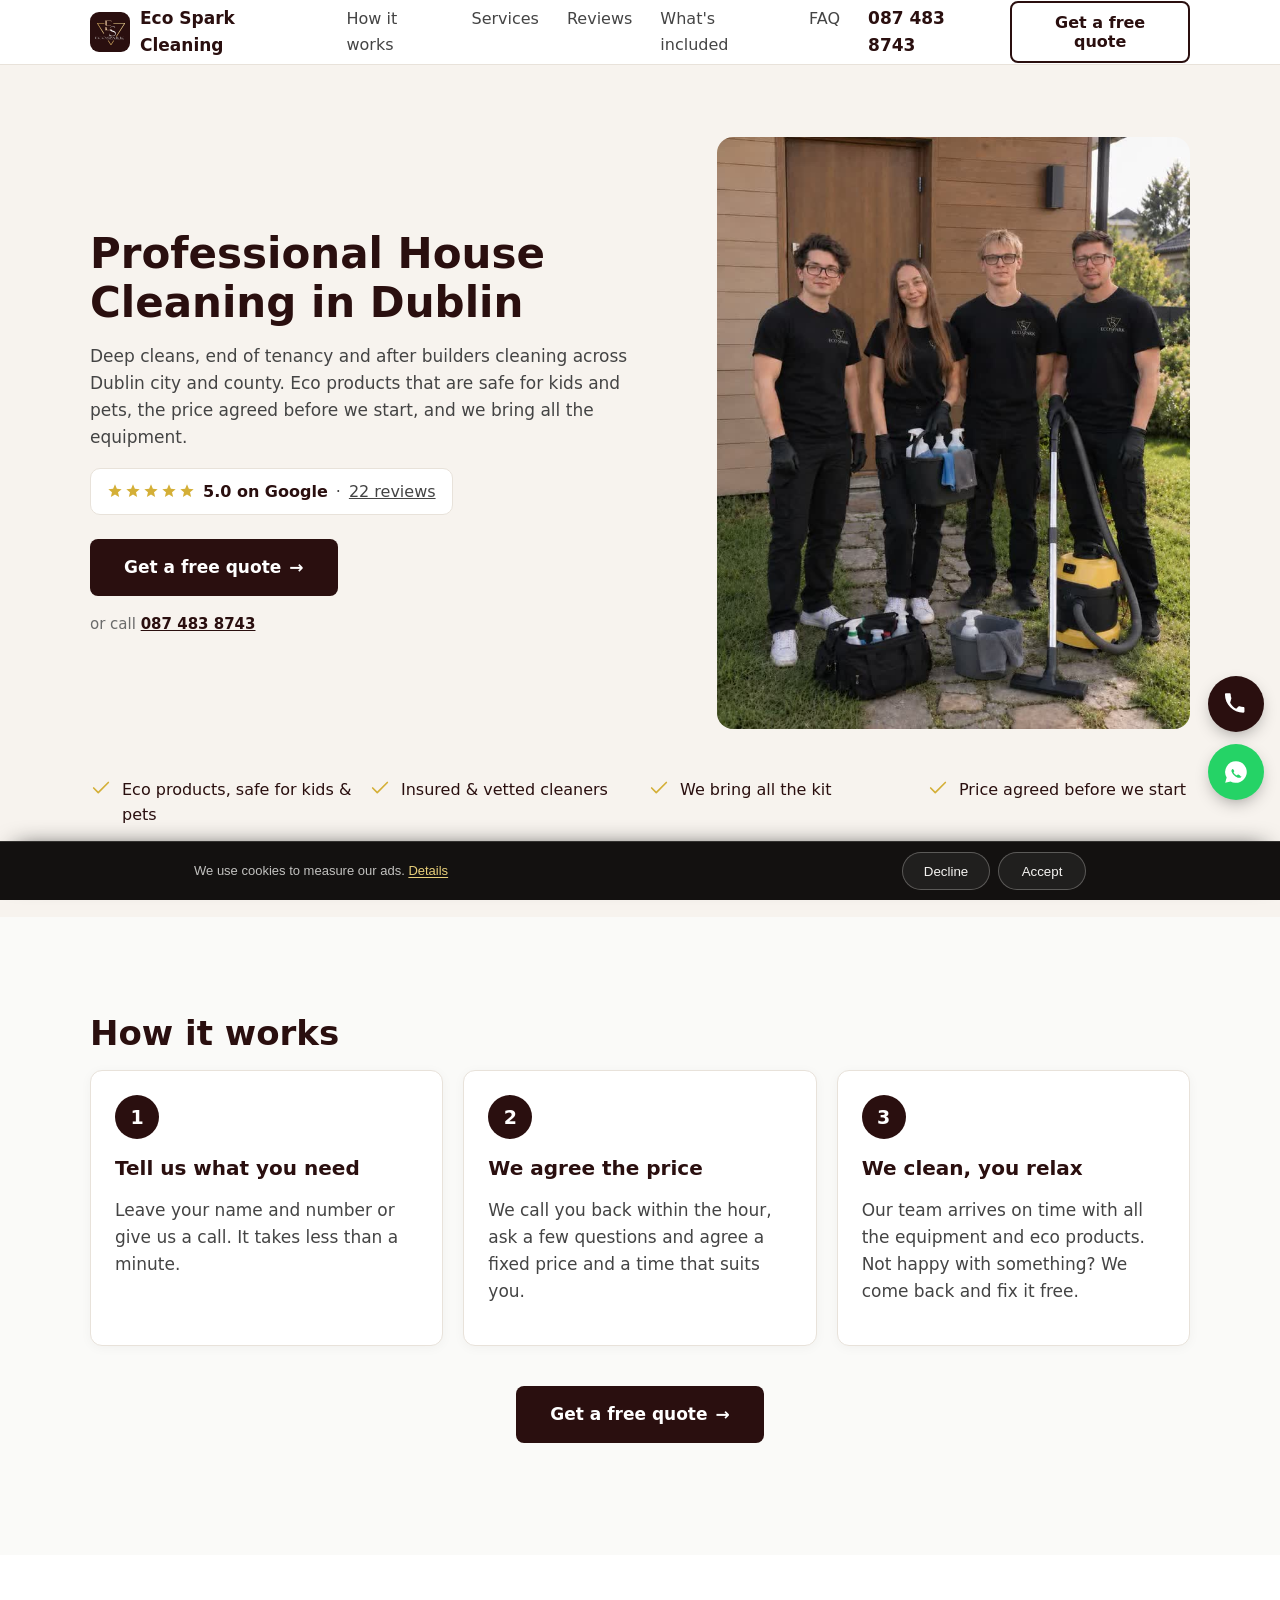
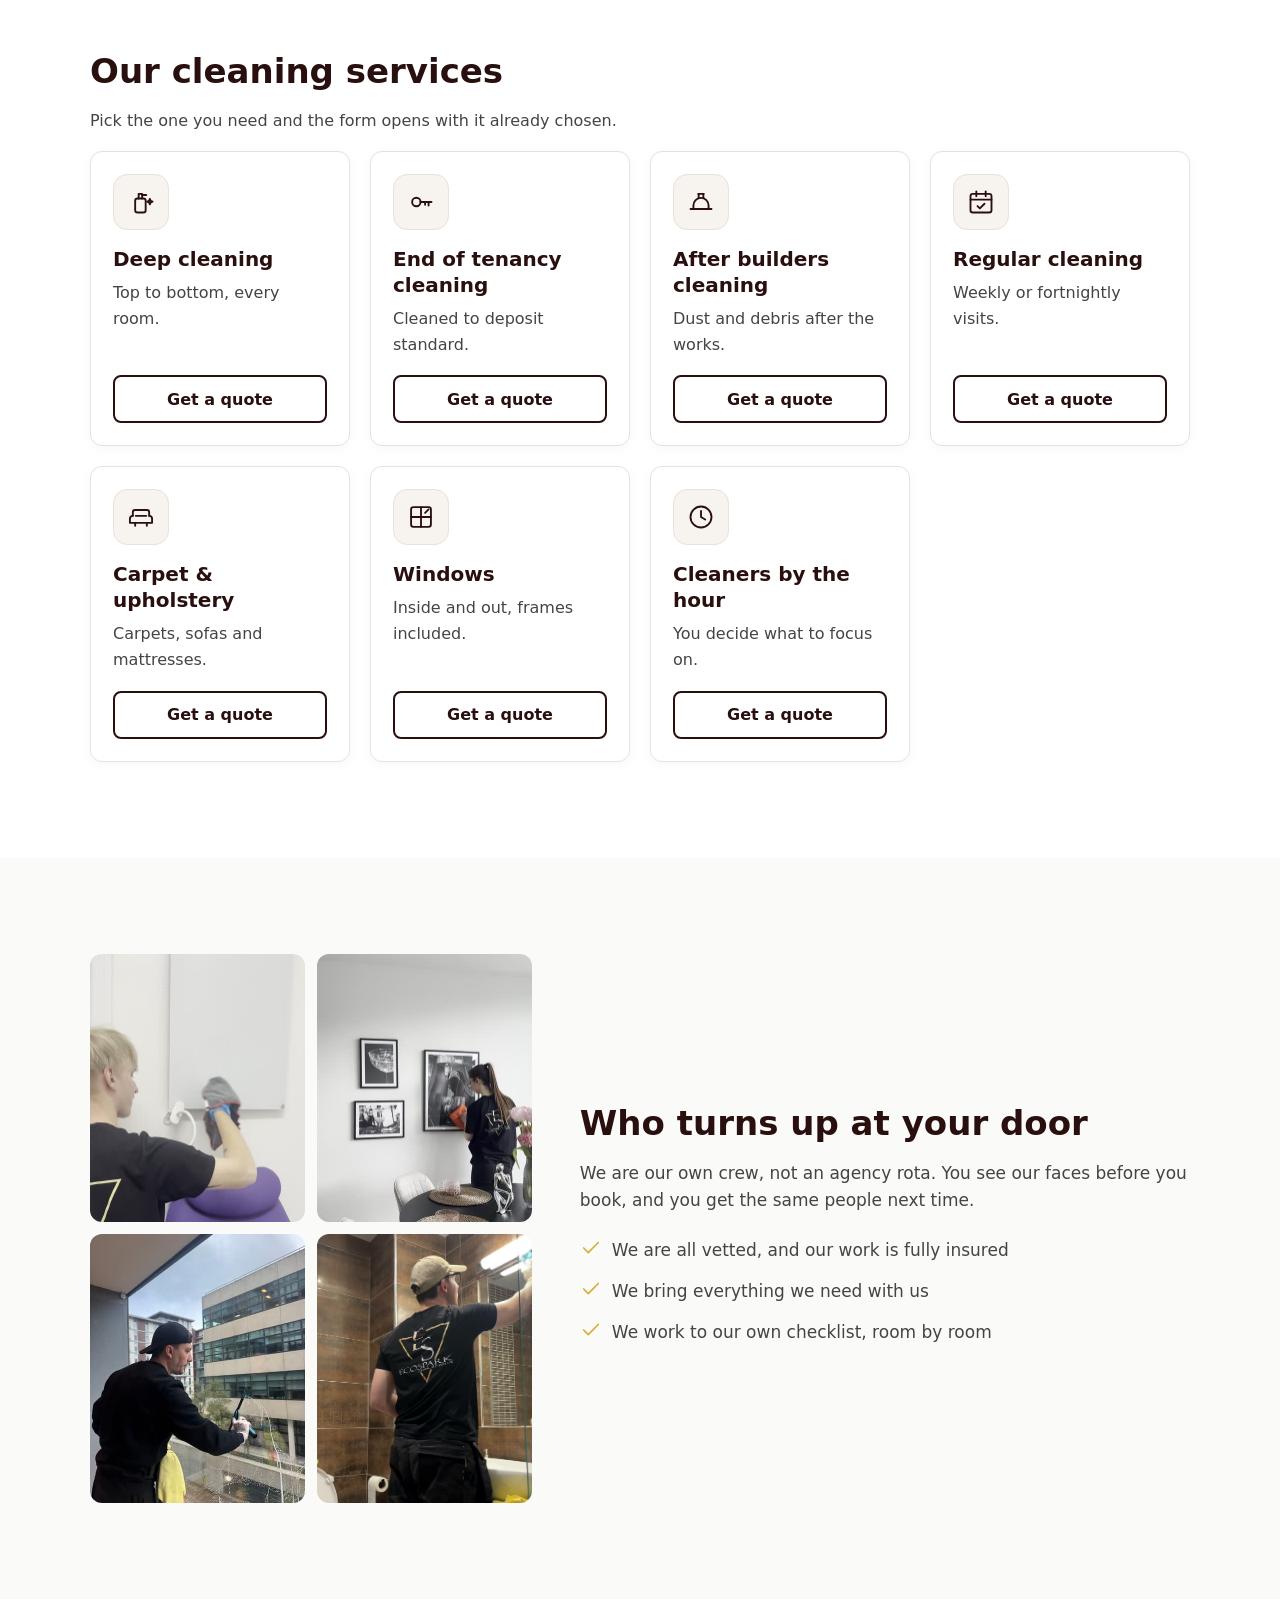
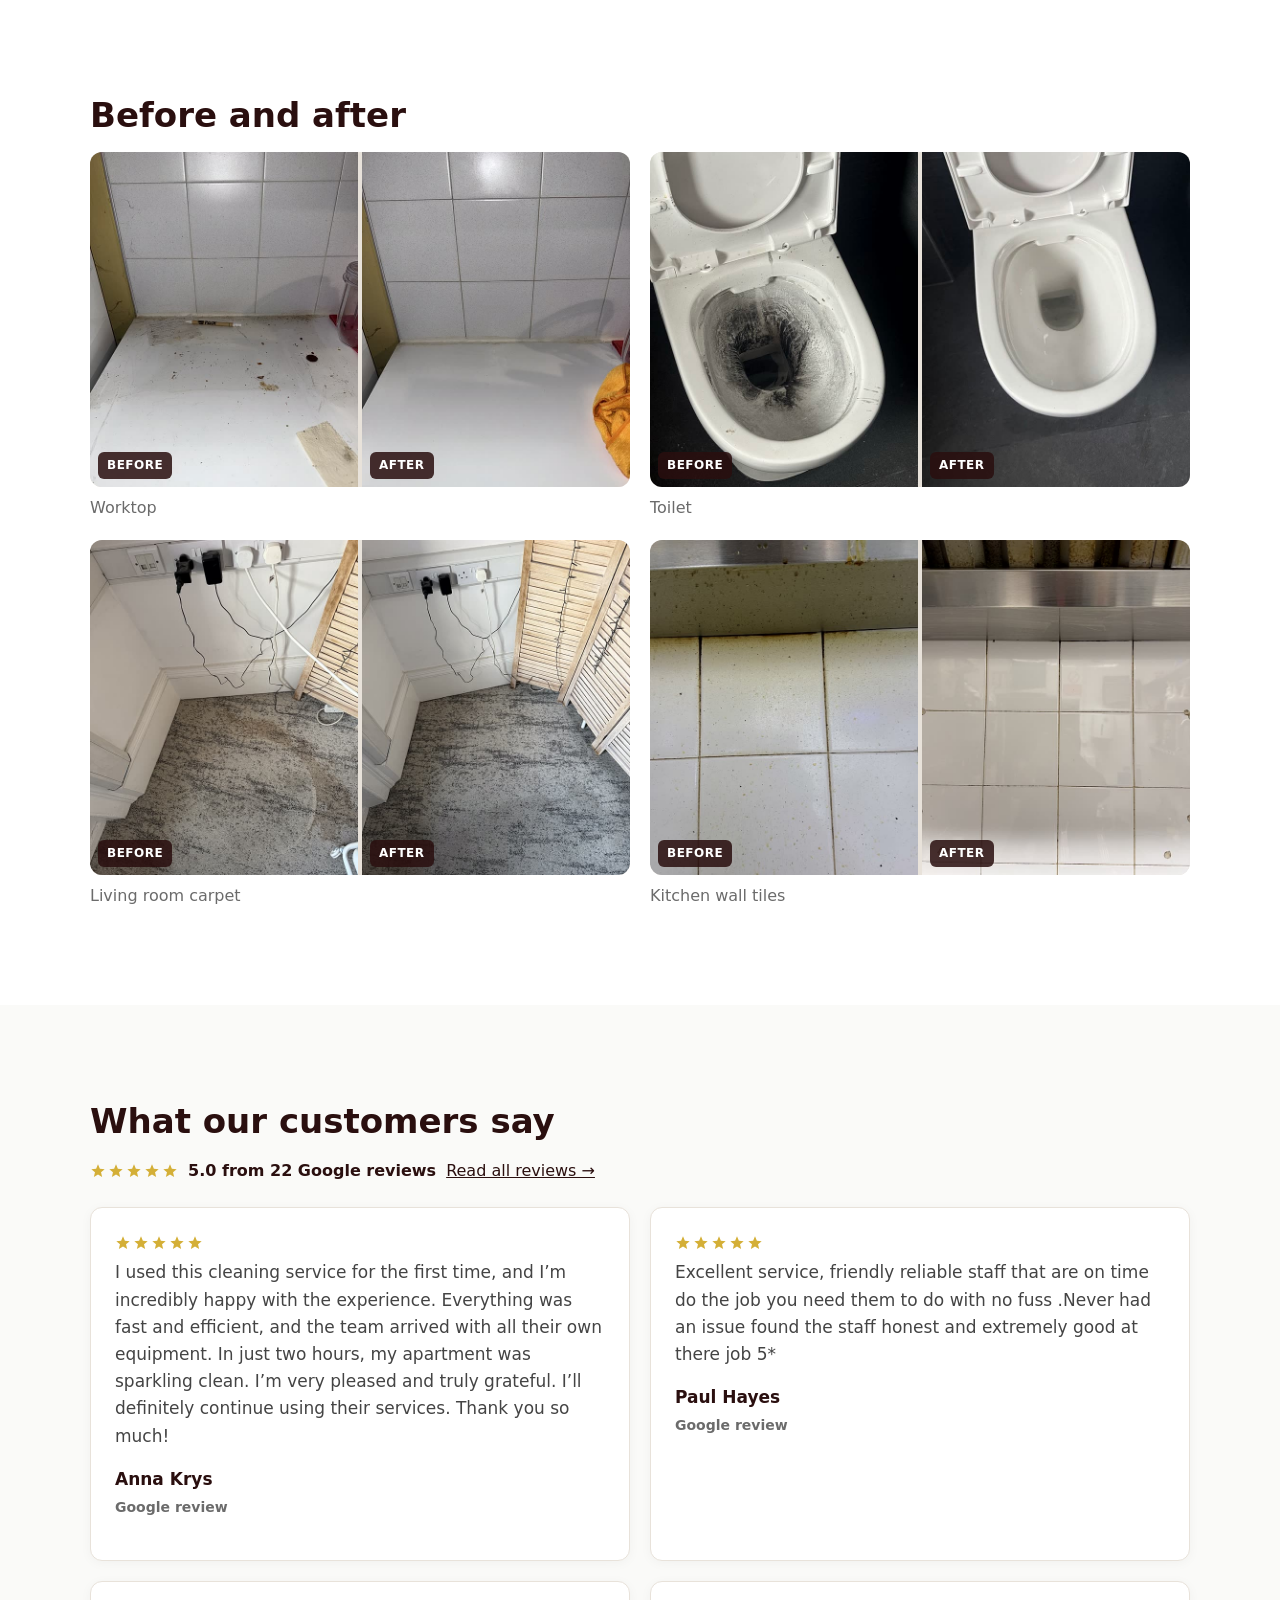
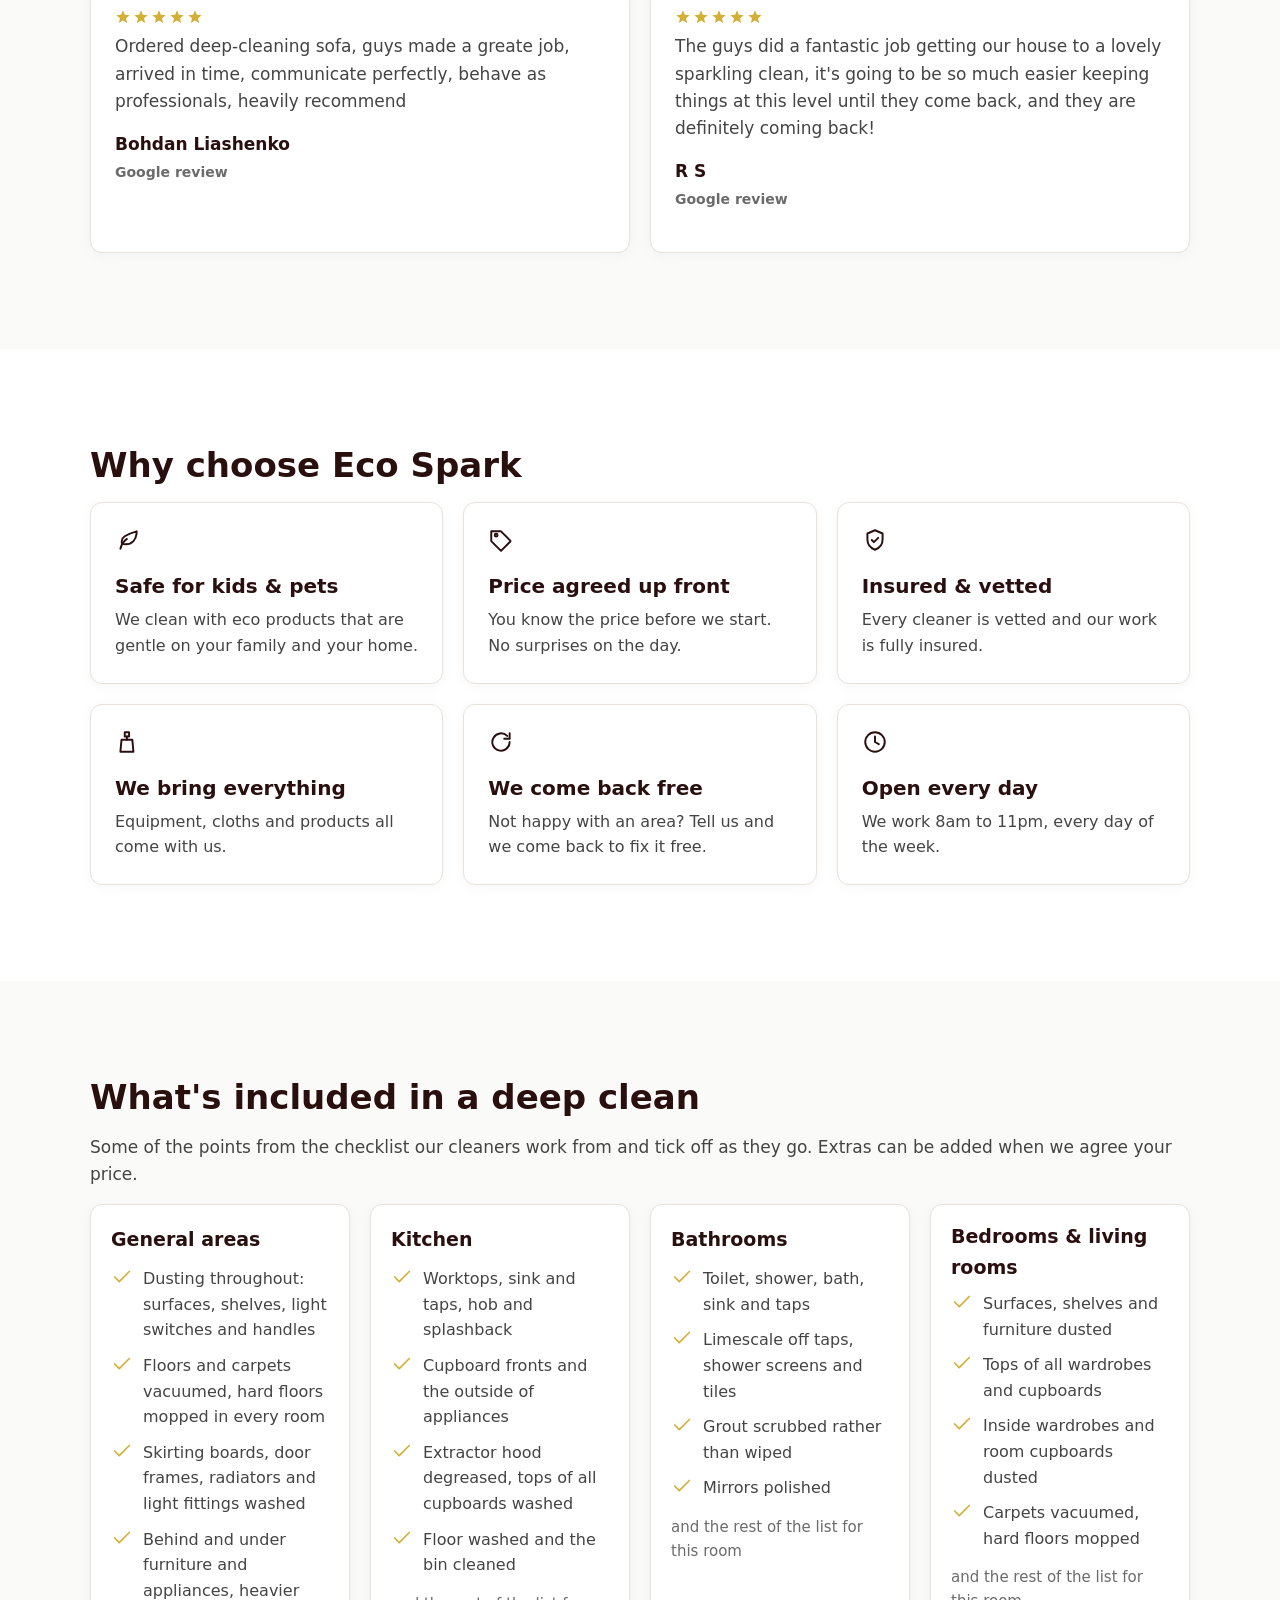
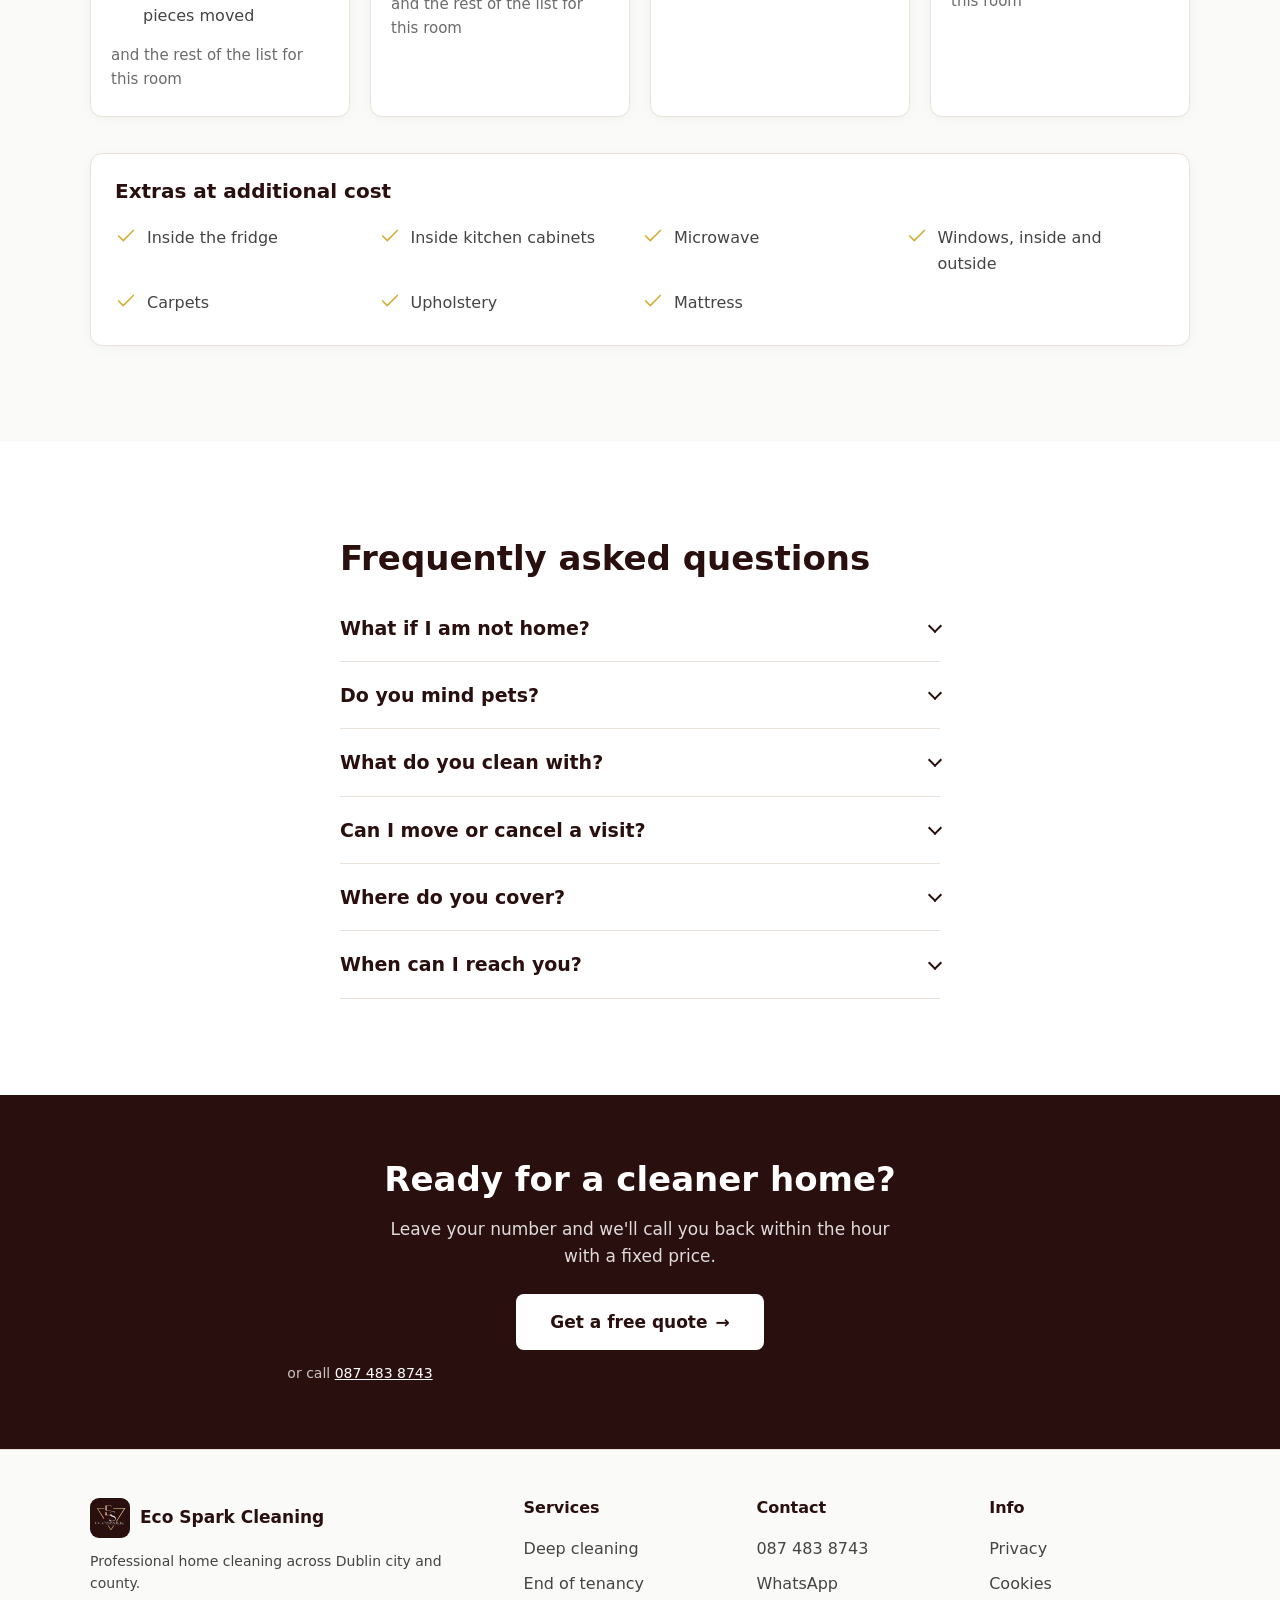
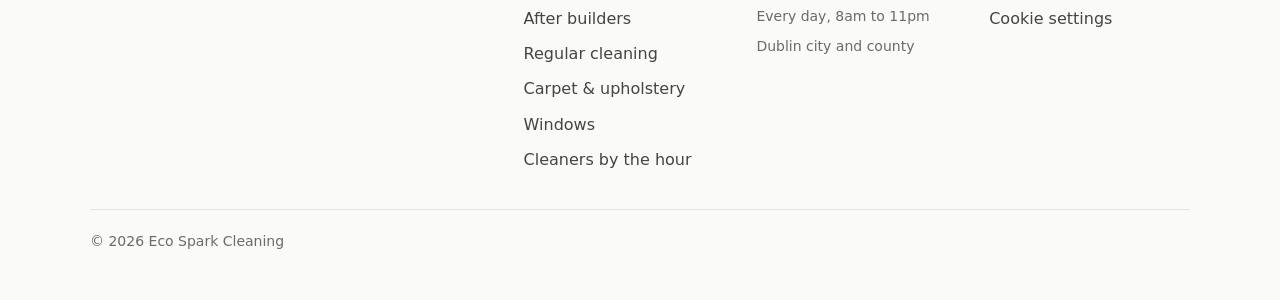
==== commit 27efa1ff: "Landing: en-IE, light theme colour, wording and quotes" ====
--- a/dublin/index.html
+++ b/dublin/index.html
@@ -1,9 +1,9 @@
 <!DOCTYPE html>
-<html lang="en">
+<html lang="en-IE">
 <head>
 <meta charset="utf-8">
 <meta name="viewport" content="width=device-width, initial-scale=1">
-<meta name="theme-color" content="#2A0F0F">
+<meta name="theme-color" content="#FFFFFF">
 
 <title>House Cleaning in Dublin | Free Quote | Eco Spark Cleaning</title>
 <meta name="description" content="Deep cleans, end of tenancy and after builders cleaning across Dublin. Eco products safe for kids and pets, fixed price agreed before we start.">
@@ -179,7 +179,7 @@
   <section id="services" class="svc">
     <div class="wrap">
       <h2>Our cleaning services</h2>
-      <p>Tap the one you need and the form opens with it already chosen.</p>
+      <p>Pick the one you need and the form opens with it already chosen.</p>
 
       <!-- Icons, not photographs. Eight photographs of eight different rooms
            read as eight random pictures rather than as a list of services,
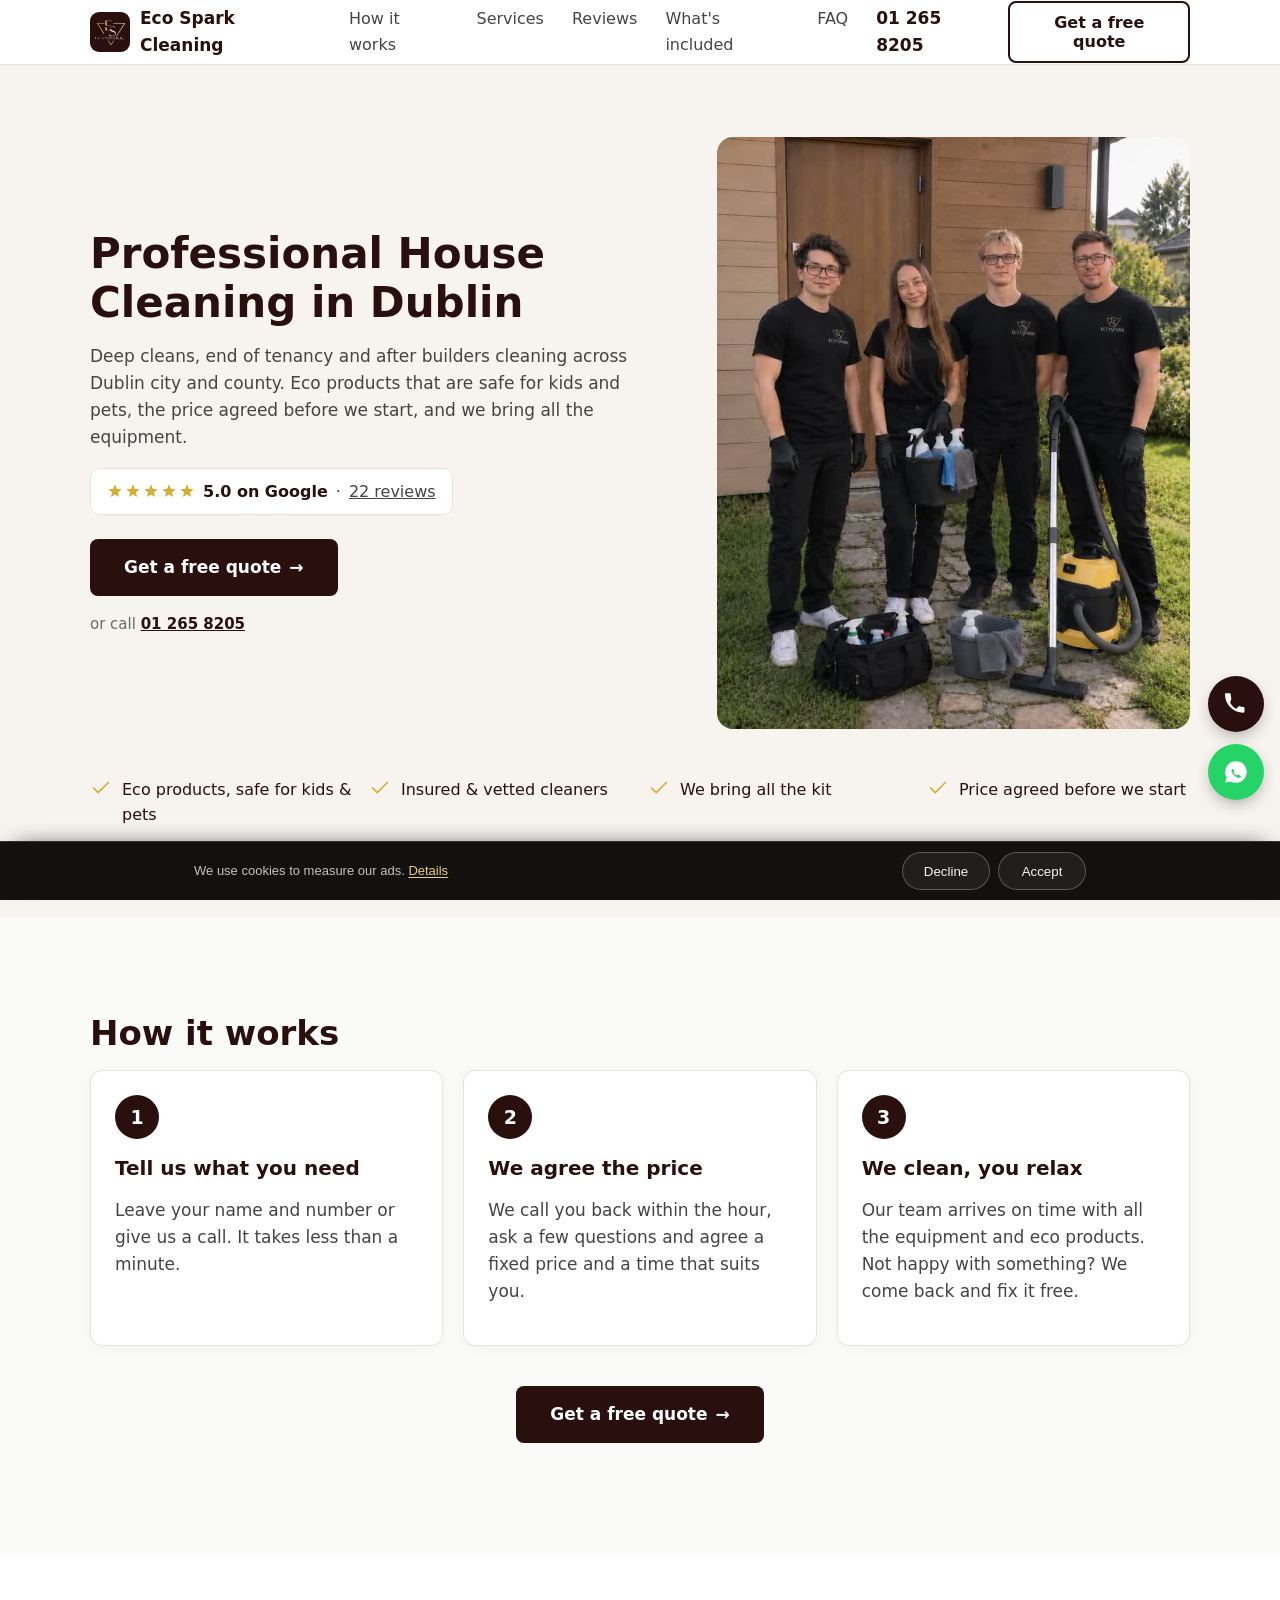
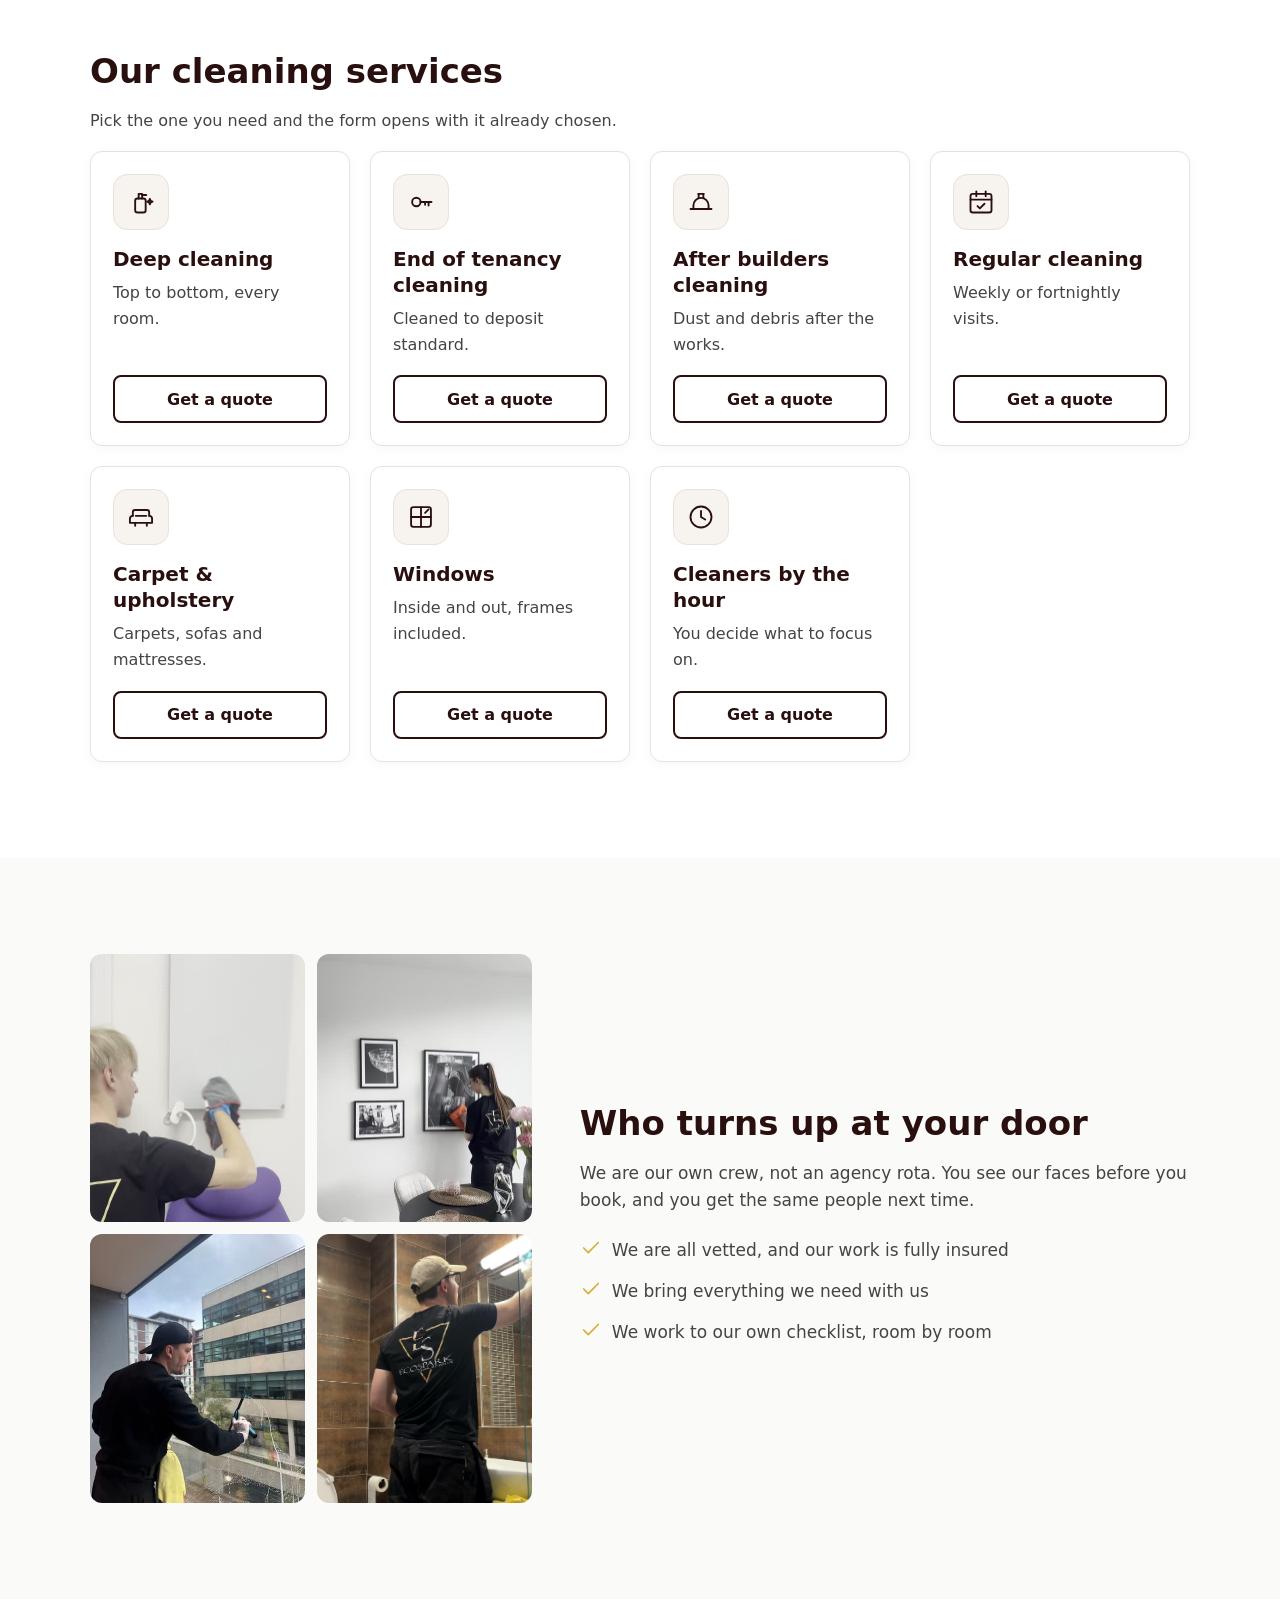
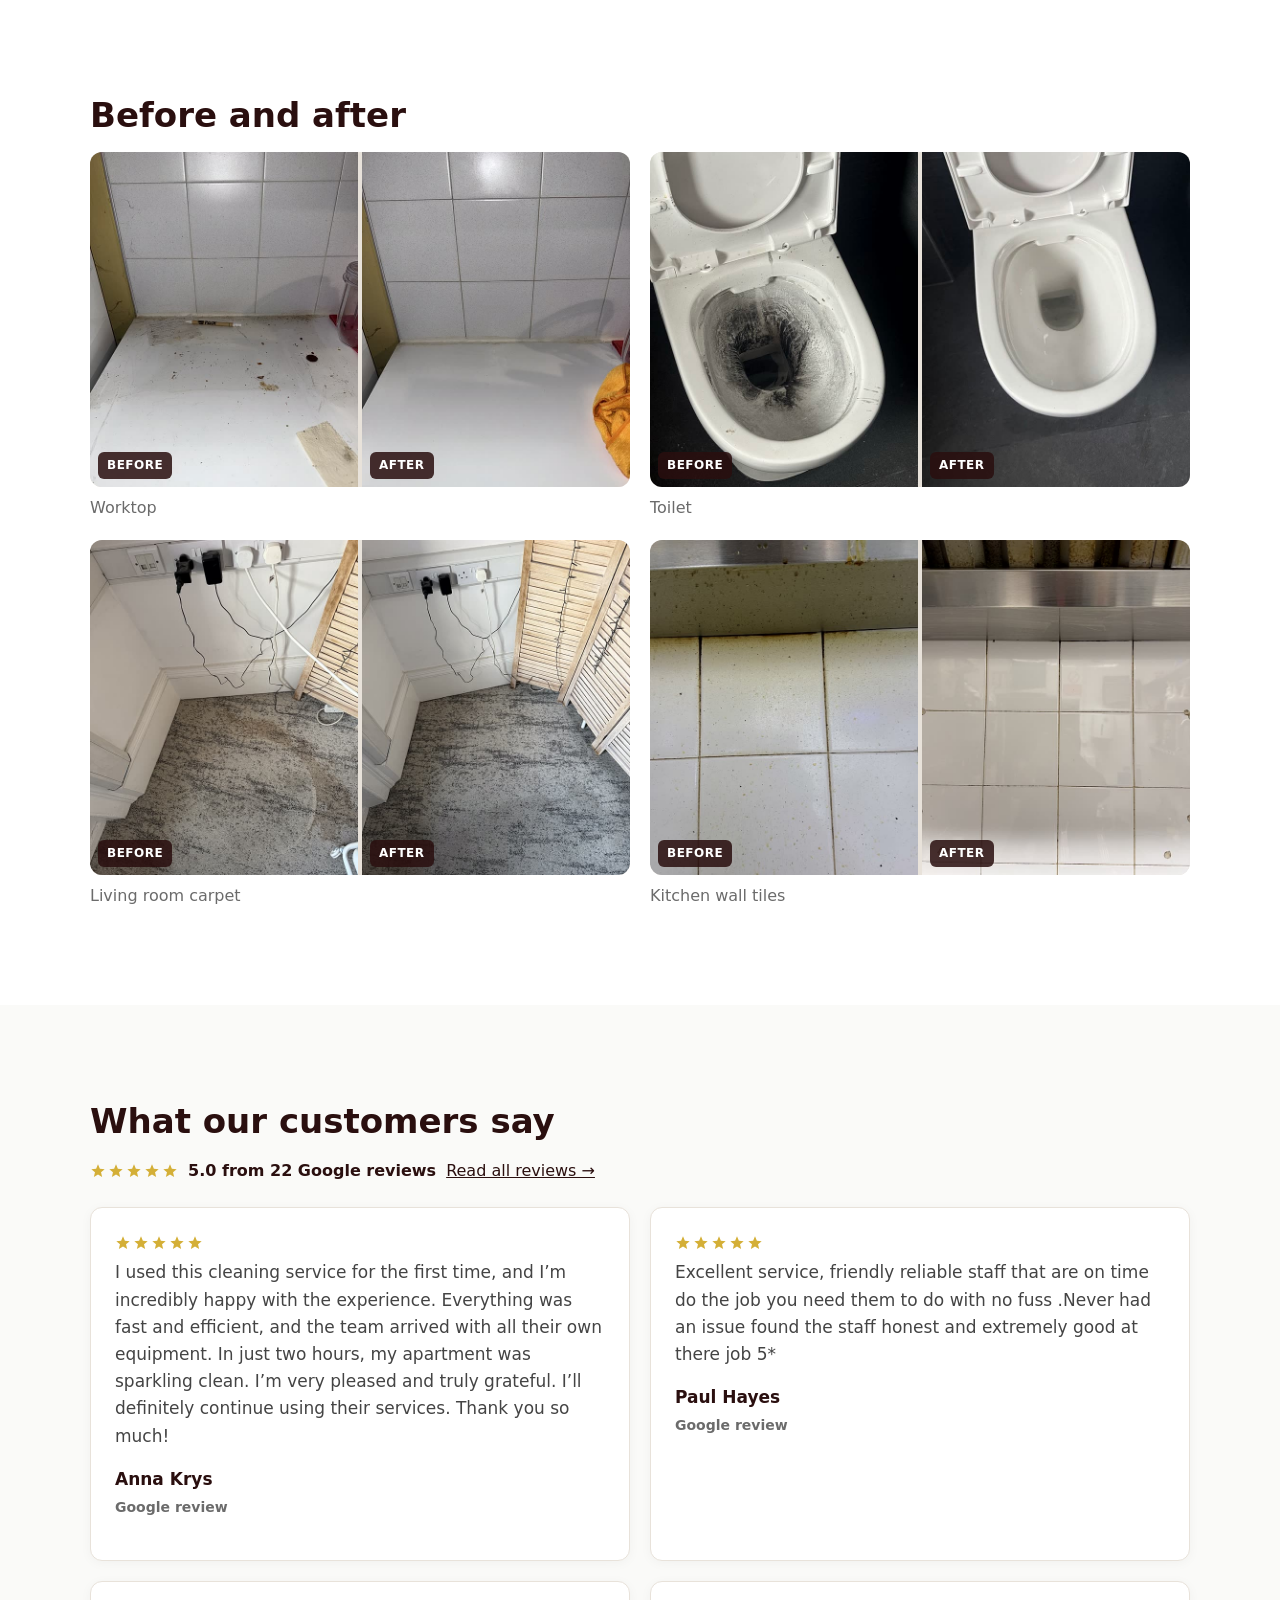
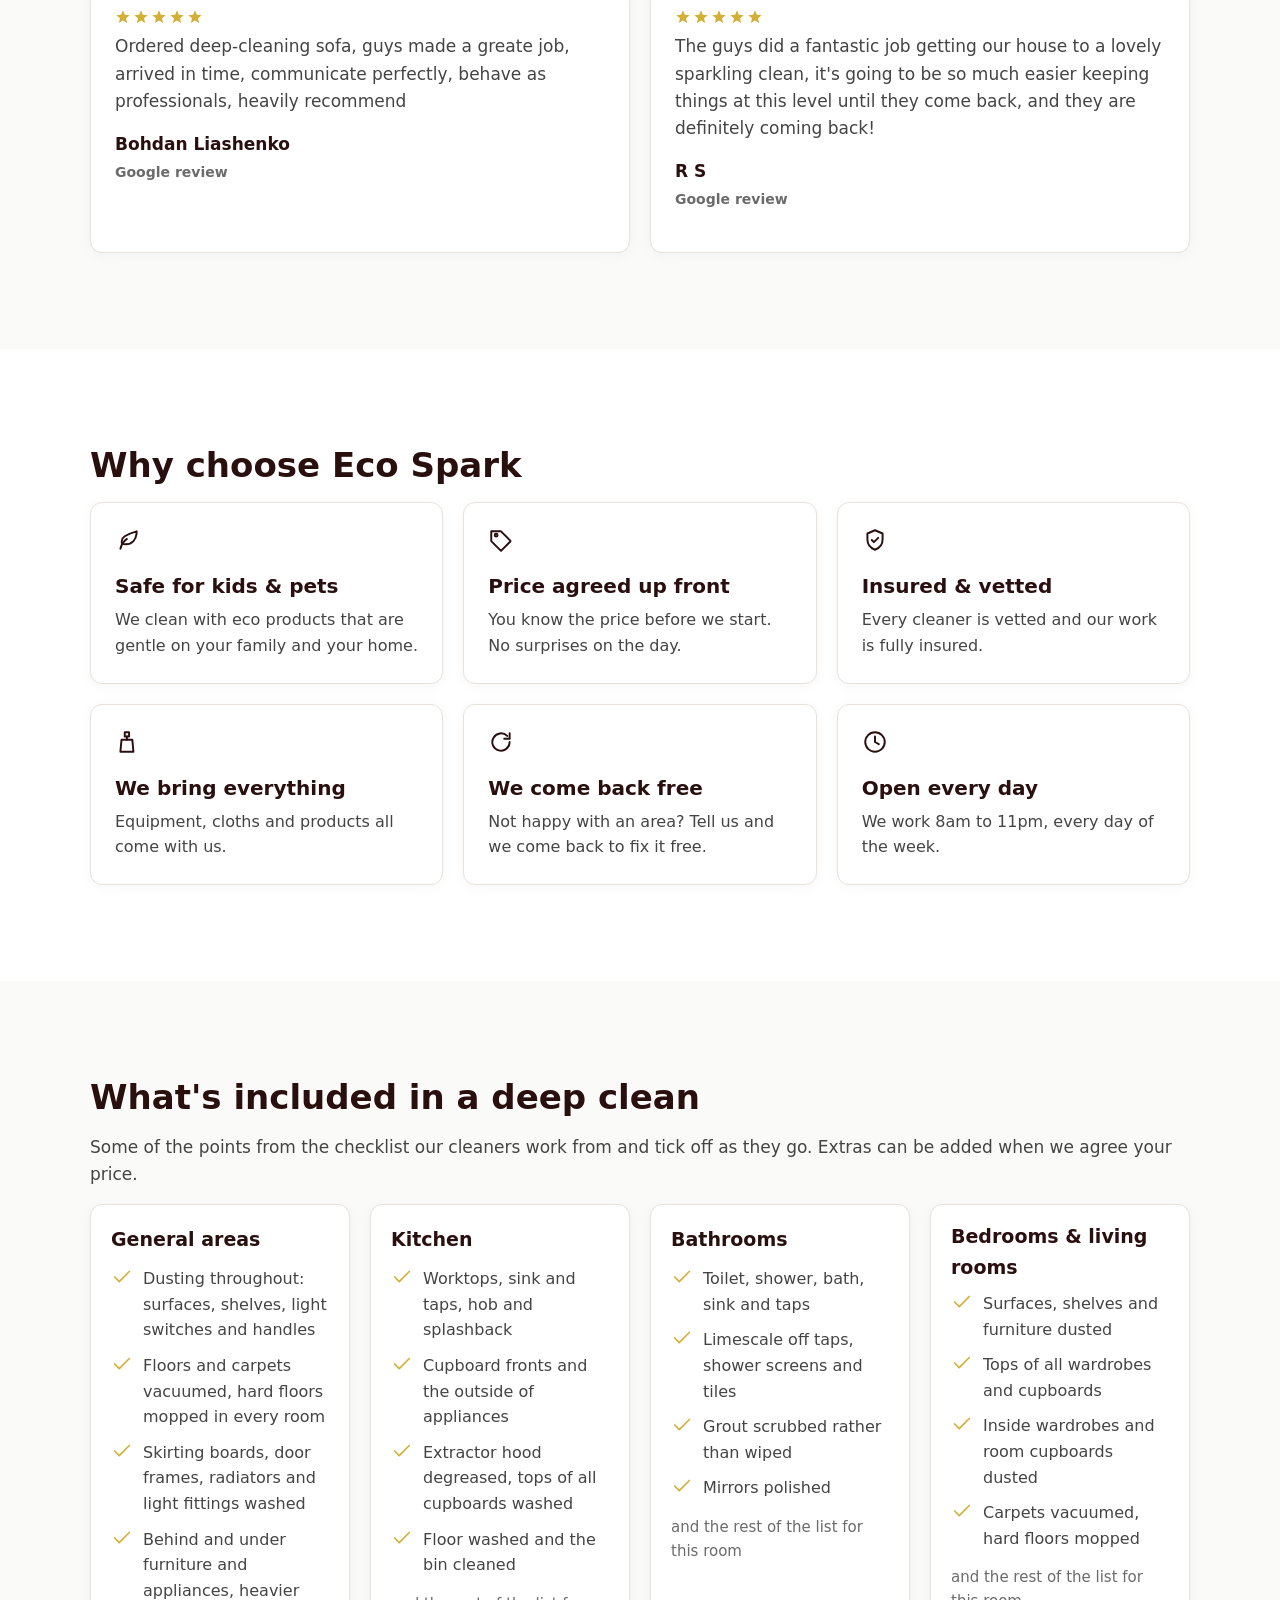
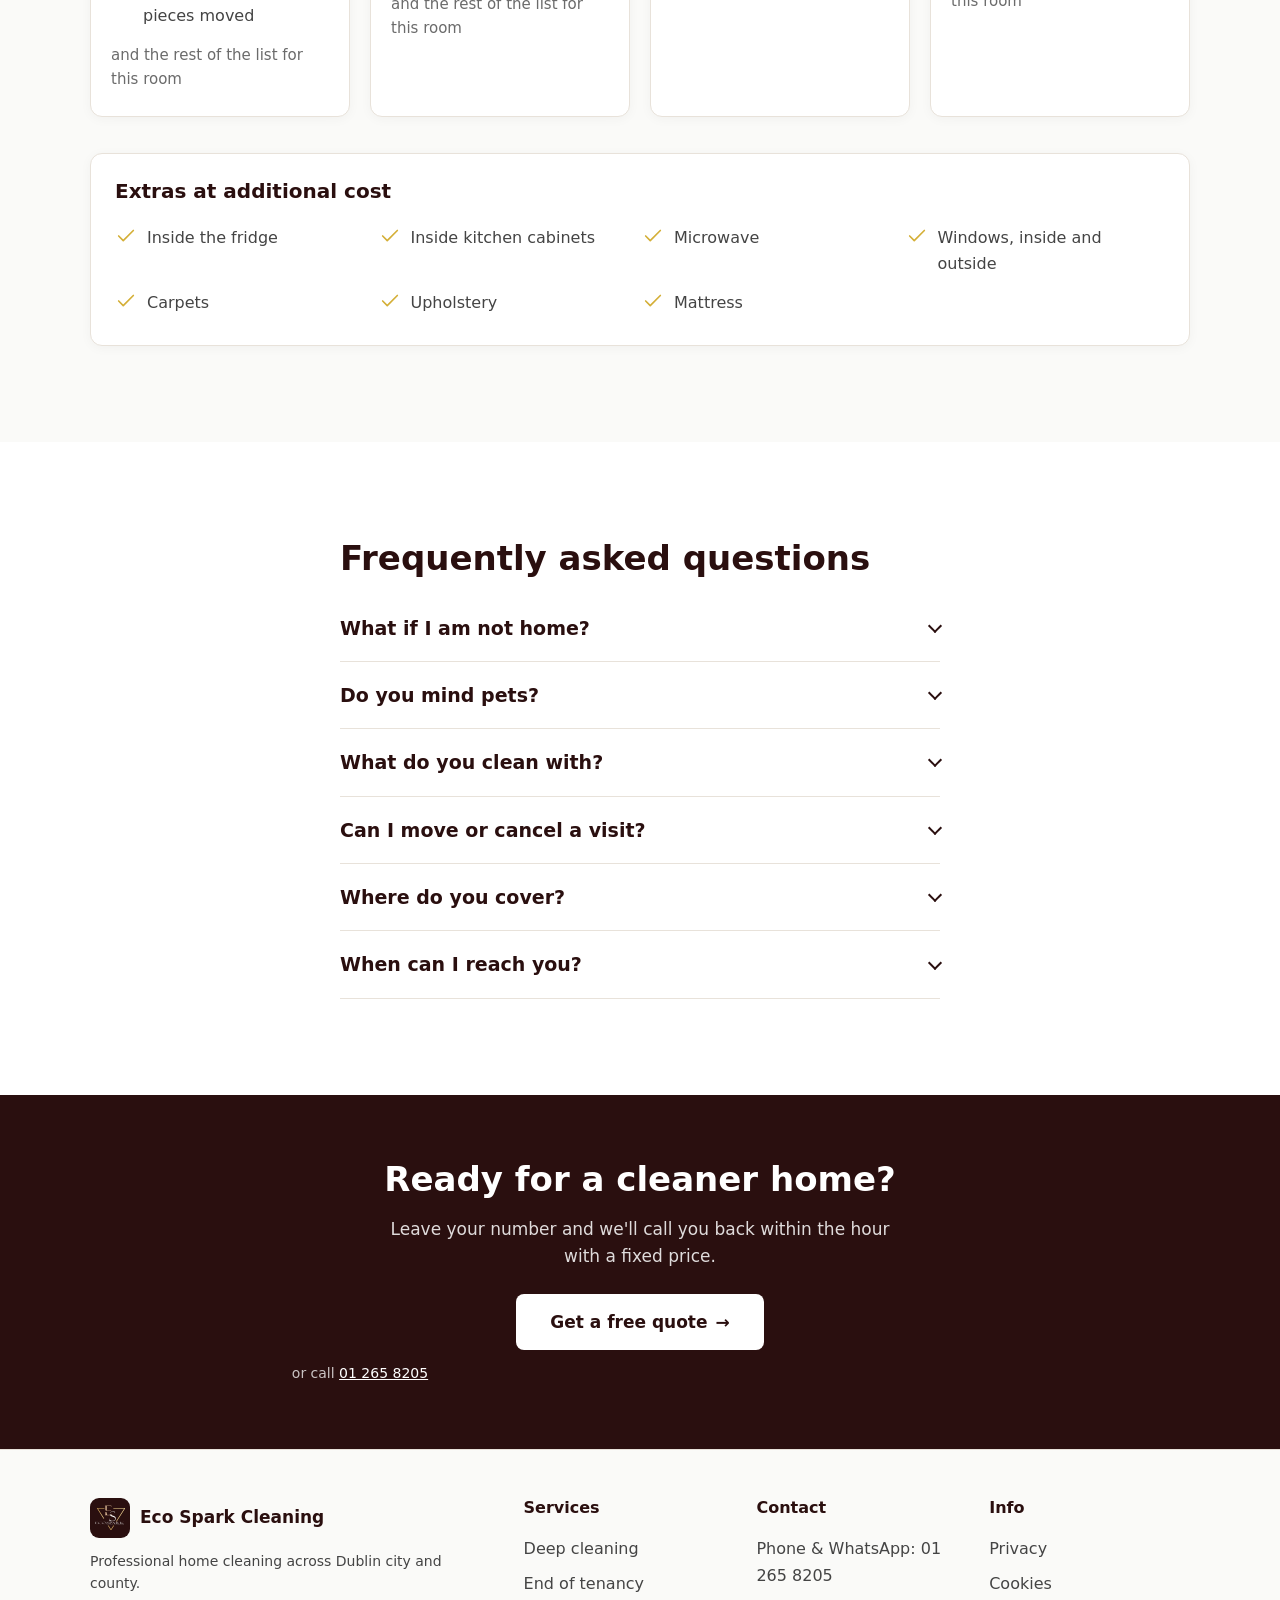
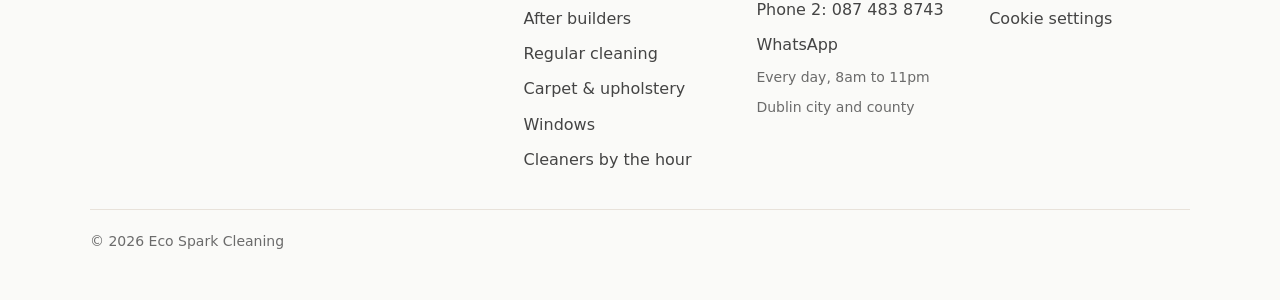
==== commit 4ab67ef4: "Switch landing page to the new phone number" ====
--- a/dublin/index.html
+++ b/dublin/index.html
@@ -65,12 +65,12 @@
     </nav>
 
     <div class="hd__right">
-      <a class="hd__tel" href="tel:+353874838743">087 483 8743</a>
+      <a class="hd__tel" href="tel:+35312658205">01 265 8205</a>
       <a class="btn-outline btn-sm" href="quote/">Get a free quote</a>
     </div>
 
     <div class="hd__mob">
-      <a class="btn btn-sm" href="tel:+353874838743">Call</a>
+      <a class="btn btn-sm" href="tel:+35312658205">Call</a>
       <button class="burger" type="button" id="burger" aria-expanded="false" aria-controls="menu" aria-label="Menu">
         <svg viewBox="0 0 24 24" aria-hidden="true"><path d="M4 7h16M4 12h16M4 17h16"/></svg>
       </button>
@@ -116,7 +116,7 @@
 
           <p><a class="btn btn-full-mob" href="quote/">Get a free quote <span aria-hidden="true">&rarr;</span></a></p>
 
-          <p class="hero__or">or call <a href="tel:+353874838743">087 483 8743</a></p>
+          <p class="hero__or">or call <a href="tel:+35312658205">01 265 8205</a></p>
         </div>
 
         <div class="hero__photo">
@@ -578,7 +578,7 @@
       <h2>Ready for a cleaner home?</h2>
       <p>Leave your number and we'll call you back within the hour with a fixed price.</p>
       <a class="btn btn-white" href="quote/">Get a free quote <span aria-hidden="true">&rarr;</span></a>
-      <p class="small">or call <a class="tel" href="tel:+353874838743">087 483 8743</a></p>
+      <p class="small">or call <a class="tel" href="tel:+35312658205">01 265 8205</a></p>
     </div>
   </section>
 
@@ -611,8 +611,9 @@
       <div>
         <h3>Contact</h3>
         <ul>
-          <li><a href="tel:+353874838743">087 483 8743</a></li>
-          <li><a href="https://wa.me/353874838743" target="_blank" rel="noopener">WhatsApp</a></li>
+          <li><a href="tel:+35312658205">Phone &amp; WhatsApp: 01 265 8205</a></li>
+          <li class="small muted"><a href="tel:+353874838743">Phone 2: 087 483 8743</a></li>
+          <li><a href="https://wa.me/35312658205" target="_blank" rel="noopener">WhatsApp</a></li>
           <li class="small muted">Every day, 8am to 11pm</li>
           <li class="small muted">Dublin city and county</li>
         </ul>
@@ -633,10 +634,10 @@
 </footer>
 
 <div class="dock">
-  <a href="tel:+353874838743" aria-label="Call Eco Spark Cleaning">
+  <a href="tel:+35312658205" aria-label="Call Eco Spark Cleaning">
     <svg viewBox="0 0 24 24" aria-hidden="true"><path d="M6.6 10.8c1.2 2.4 3.2 4.4 5.6 5.6l2.1-2.1c.3-.3.7-.4 1-.2 1.1.4 2.3.6 3.5.6.6 0 1 .4 1 1V19c0 .6-.4 1-1 1-9.4 0-17-7.6-17-17 0-.6.4-1 1-1h3.3c.6 0 1 .4 1 1 0 1.2.2 2.4.6 3.5.1.4 0 .8-.2 1z"/></svg>
   </a>
-  <a class="wa" href="https://wa.me/353874838743" target="_blank" rel="noopener" aria-label="WhatsApp Eco Spark Cleaning">
+  <a class="wa" href="https://wa.me/35312658205" target="_blank" rel="noopener" aria-label="WhatsApp Eco Spark Cleaning">
     <svg viewBox="0 0 24 24" aria-hidden="true"><path d="M12 2a10 10 0 0 0-8.6 15.1L2 22l5-1.3A10 10 0 1 0 12 2zm5.1 14.1c-.2.6-1.2 1.2-1.7 1.2-.5.1-1 .1-1.7-.1a9.6 9.6 0 0 1-4-2.6 9 9 0 0 1-1.8-3c-.2-.6-.1-1.2.2-1.6l.6-.7c.2-.2.5-.2.7.1l.9 1.5c.1.3.1.5 0 .7l-.4.5c-.1.2-.2.4 0 .6.5.9 1.5 1.9 2.5 2.4.2.1.4.1.6-.1l.5-.5c.2-.2.4-.2.7-.1l1.5.9c.3.2.3.5.2.7z"/></svg>
   </a>
 </div>
